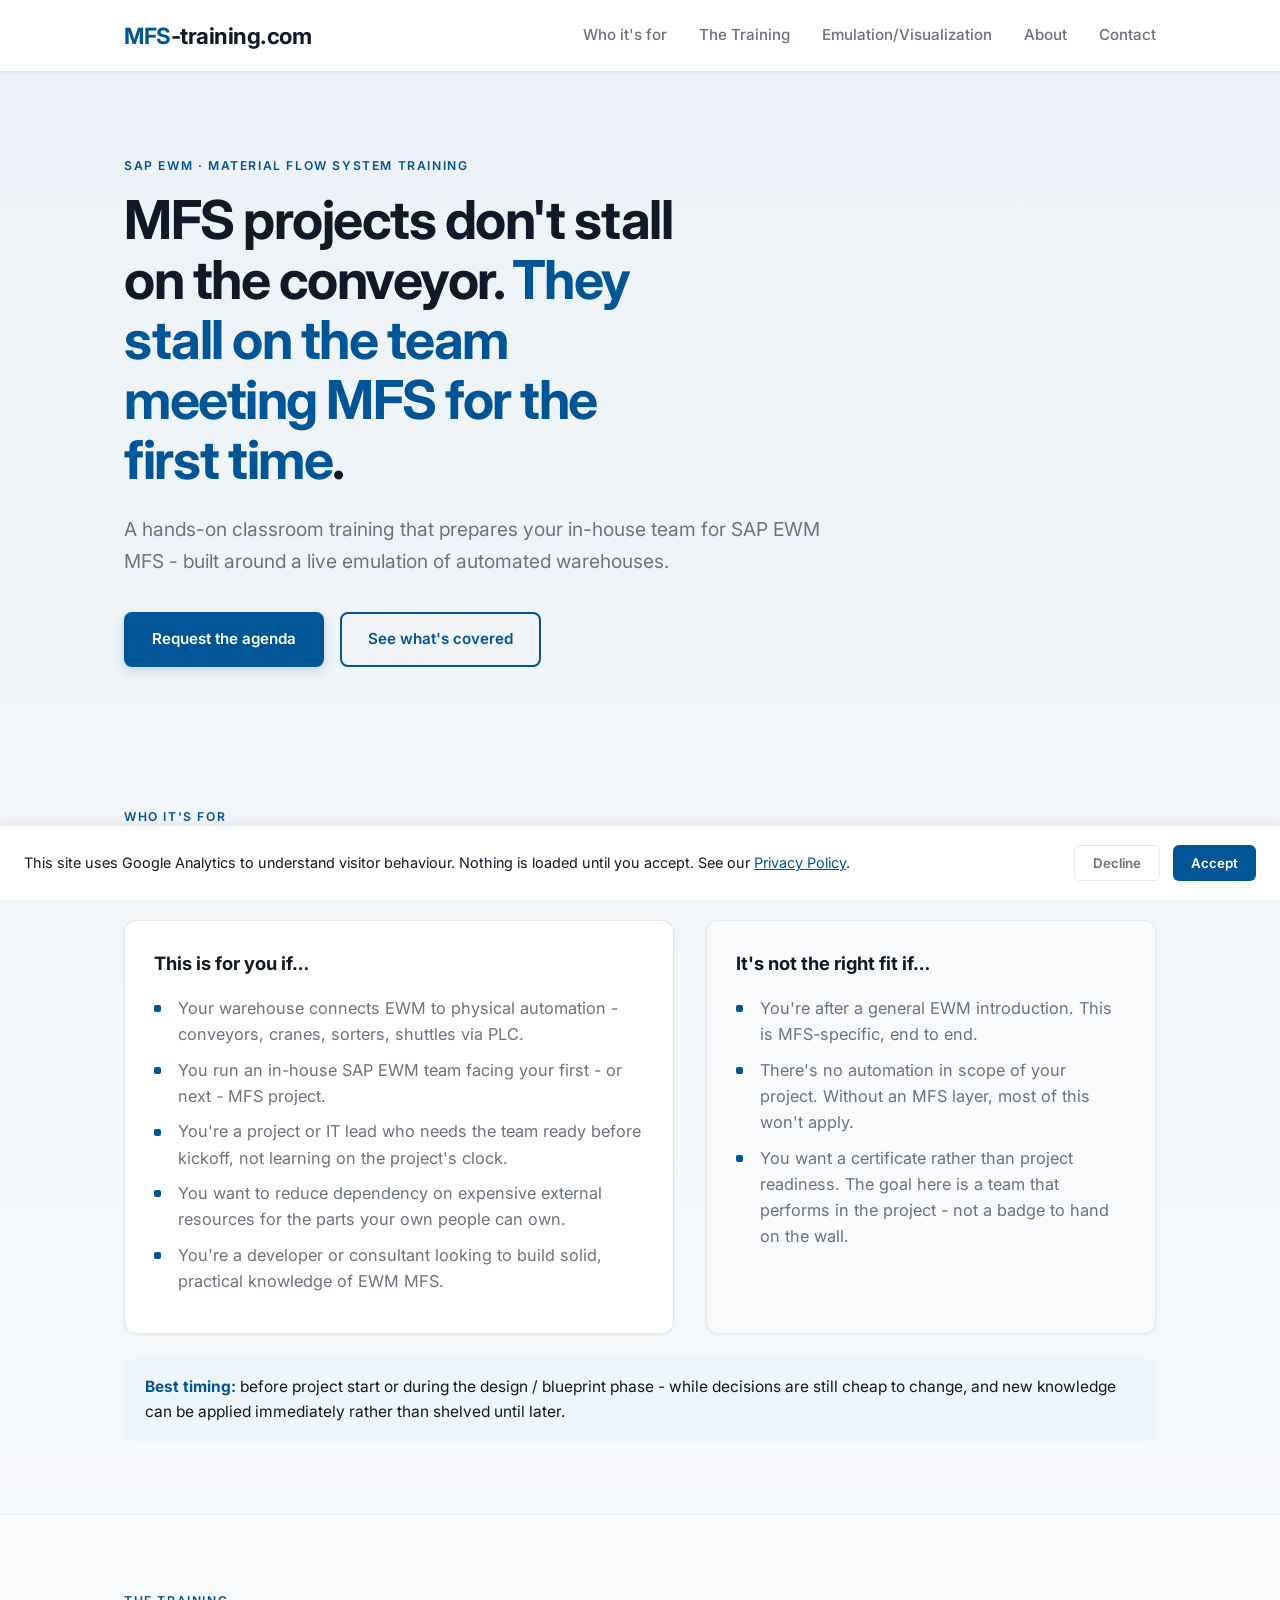
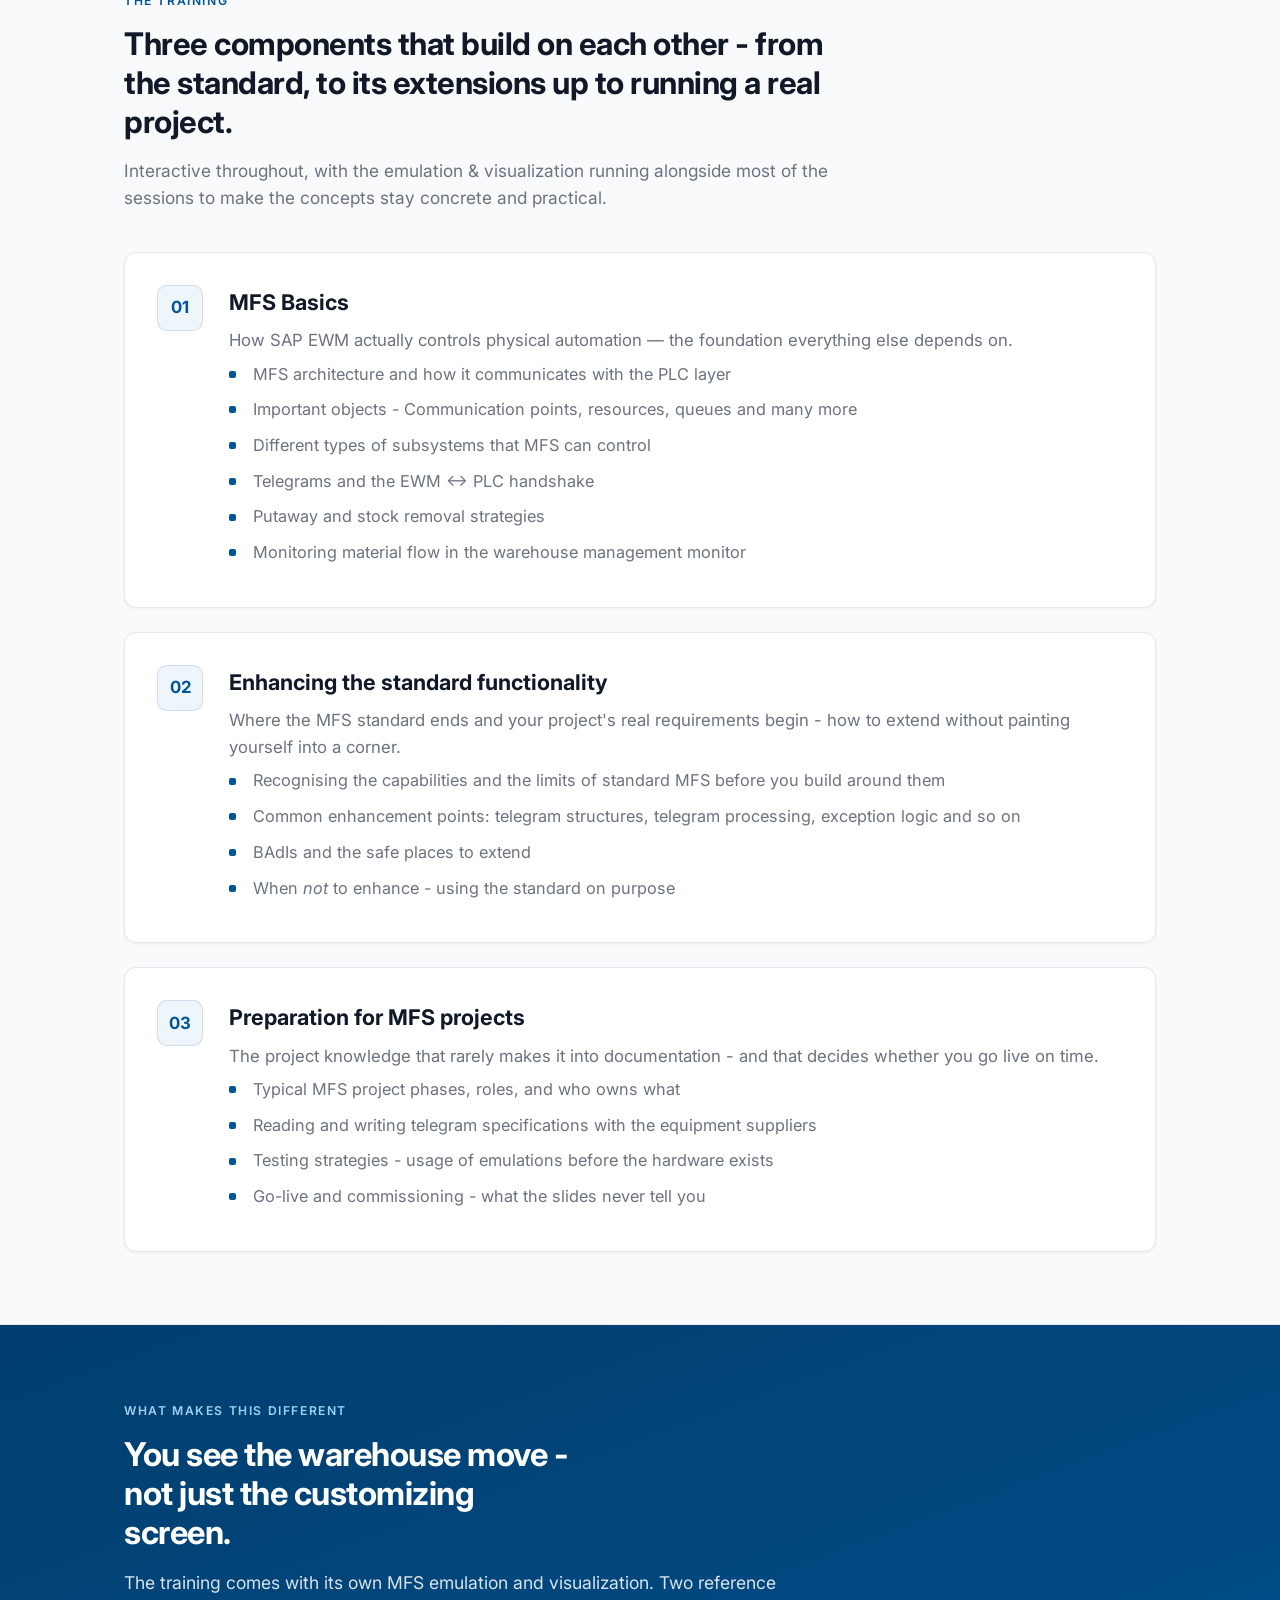
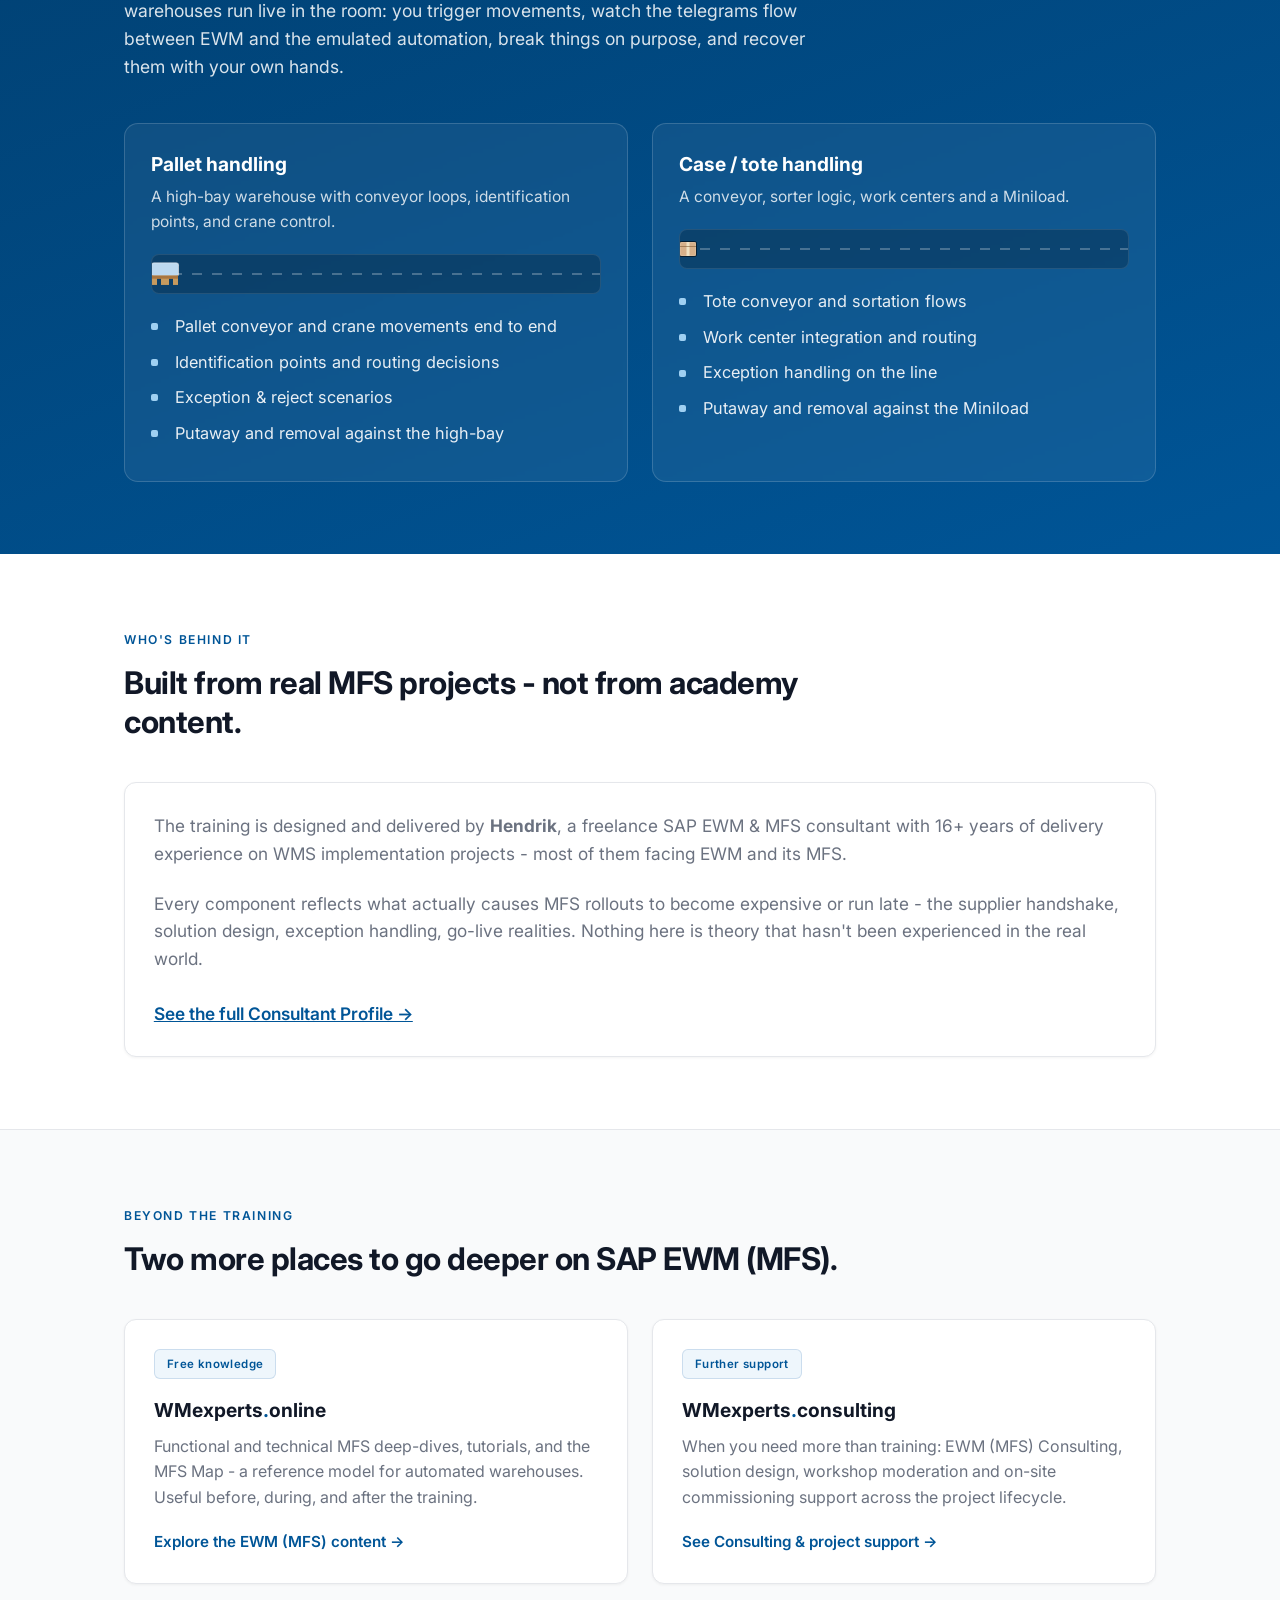
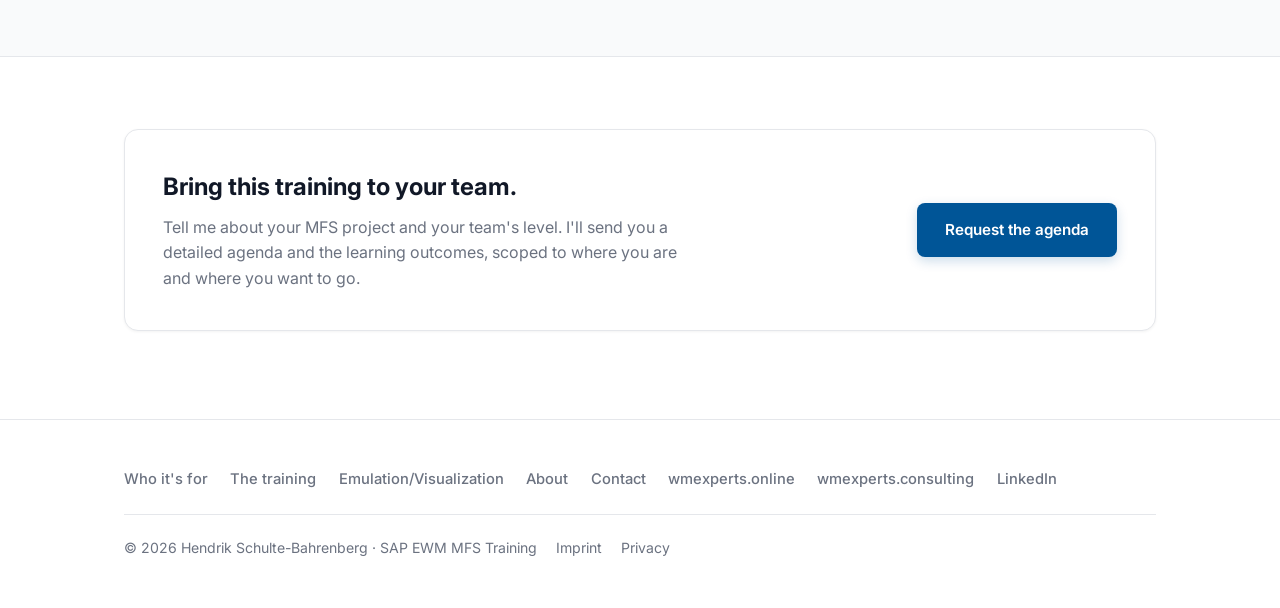
==== index.html @ 652bbe4d "Initial commit: MFS training landing page" ====
<!DOCTYPE html>
<html lang="en">
<head>
    <meta charset="UTF-8">
    <meta name="viewport" content="width=device-width, initial-scale=1.0">
    <title>SAP EWM MFS Training | mfs-training.com</title>
    <meta name="description" content="A hands-on classroom training that prepares in-house teams for SAP EWM MFS (Material Flow System) — built around an emulation of real automated warehouses. By Hendrik Schulte-Bahrenberg.">
    <meta name="robots" content="index, follow">
    <meta name="author" content="Hendrik Schulte-Bahrenberg">

    <!-- Open Graph -->
    <meta property="og:type" content="website">
    <meta property="og:url" content="https://mfs-training.com/">
    <meta property="og:title" content="SAP EWM MFS Training | mfs-training.com">
    <meta property="og:description" content="Prepare your in-house team for SAP EWM MFS before the project does. Hands-on classroom training with an emulation of real automated warehouses.">

    <!-- Twitter -->
    <meta name="twitter:card" content="summary">
    <meta name="twitter:title" content="SAP EWM MFS Training">
    <meta name="twitter:description" content="Hands-on SAP EWM MFS training for in-house project teams, built around a live warehouse emulation.">

    <link rel="canonical" href="https://mfs-training.com/">
    <link href="https://fonts.googleapis.com/css2?family=Inter:wght@300;400;500;600;700;800&display=swap" rel="stylesheet">

    <style>
        /* ============================================================
           DESIGN TOKENS — shared wmexperts house style (.consulting)
           ============================================================ */
        :root {
            --sap-blue: #005597;
            --sap-blue-light: #0066B3;
            --sap-blue-deep: #013E6E;
            --bg-page: #F5F7FA;
            --bg-light: #F9FAFB;
            --bg-card: #FFFFFF;
            --text-dark: #111827;
            --text-muted: #6B7280;
            --border: #E5E7EB;
            --accent: #EEF6FC;
            --container: 1080px;
        }

        * { margin: 0; padding: 0; box-sizing: border-box; }

        html { scroll-behavior: smooth; }

        body {
            font-family: 'Inter', sans-serif;
            background-color: var(--bg-page);
            background: linear-gradient(180deg,
                rgba(0, 85, 151, 0.08) 0%,
                rgba(0, 85, 151, 0.04) 25%,
                transparent 60%);
            color: var(--text-muted);
            line-height: 1.6;
            -webkit-font-smoothing: antialiased;
        }

        .container { max-width: var(--container); margin: 0 auto; padding: 0 24px; }

        a { color: var(--sap-blue); }

        /* ============================================================
           HEADER / NAV
           ============================================================ */
        .site-header {
            background: var(--bg-card);
            border-bottom: 1px solid var(--border);
            position: sticky; top: 0; z-index: 1000;
            box-shadow: 0 1px 3px rgba(0,0,0,0.05);
        }
        .nav-wrap {
            max-width: var(--container); margin: 0 auto; padding: 1.1rem 24px;
            display: flex; align-items: center; justify-content: space-between;
        }
        .logo { font-weight: 700; font-size: 1.4rem; color: var(--sap-blue); text-decoration: none; letter-spacing: -0.5px; }
        .logo-secondary { color: var(--text-dark); }

        .main-nav { display: flex; align-items: center; gap: 2rem; }
        .main-nav a {
            text-decoration: none; color: var(--text-muted);
            font-size: 0.95rem; font-weight: 500; transition: color 0.2s;
        }
        .main-nav a:hover, .main-nav a.active { color: var(--sap-blue); }
        .main-nav .btn { margin-left: 0.5rem; }

        .menu-toggle {
            display: none; flex-direction: column; gap: 5px;
            background: none; border: 0; cursor: pointer; padding: 6px;
        }
        .menu-toggle span { width: 24px; height: 2px; background: var(--text-dark); transition: 0.25s; border-radius: 2px; }
        .menu-toggle.open span:nth-child(1) { transform: translateY(7px) rotate(45deg); }
        .menu-toggle.open span:nth-child(2) { opacity: 0; }
        .menu-toggle.open span:nth-child(3) { transform: translateY(-7px) rotate(-45deg); }

        /* ============================================================
           BUTTONS
           ============================================================ */
        .btn {
            display: inline-block; text-decoration: none; cursor: pointer;
            font-family: 'Inter', sans-serif; font-weight: 600; font-size: 0.95rem;
            padding: 13px 26px; border-radius: 8px; border: 2px solid transparent;
            transition: all 0.2s; text-align: center;
        }
        .btn-primary {
            background: var(--sap-blue); color: #fff;
            box-shadow: 0 4px 12px rgba(0,85,151,0.2);
        }
        .btn-primary:hover { background: var(--sap-blue-light); transform: translateY(-2px); box-shadow: 0 6px 16px rgba(0,85,151,0.3); }
        .btn-secondary { color: var(--sap-blue); border-color: var(--sap-blue); background: transparent; }
        .btn-secondary:hover { background: var(--sap-blue); color: #fff; transform: translateY(-2px); }
        .btn-ghost-light { color: #fff; border-color: rgba(255,255,255,0.5); background: transparent; }
        .btn-ghost-light:hover { background: #fff; color: var(--sap-blue-deep); border-color: #fff; }

        /* ============================================================
           SECTION SCAFFOLD
           ============================================================ */
        section { padding: 4.5rem 0; }
        .eyebrow {
            display: inline-block; text-transform: uppercase; letter-spacing: 1.6px;
            font-size: 0.76rem; font-weight: 600; color: var(--sap-blue); margin-bottom: 0.9rem;
        }
        .section-head { max-width: 720px; margin-bottom: 2.5rem; }
        .section-head h2 { font-size: 1.95rem; color: var(--text-dark); font-weight: 700; line-height: 1.25; letter-spacing: -0.5px; }
        .section-head p { margin-top: 0.9rem; font-size: 1.08rem; }

        h4 { color: var(--text-dark); font-size: 0.82rem; text-transform: uppercase; letter-spacing: 1px; margin: 1.4rem 0 0.7rem; font-weight: 600; }

        ul.clean { list-style: none; }
        ul.clean li { position: relative; padding-left: 1.5rem; margin-bottom: 0.6rem; font-size: 1.02rem; }
        ul.clean li::before {
            content: ""; position: absolute; left: 0; top: 0.62em;
            width: 7px; height: 7px; border-radius: 2px; background: var(--sap-blue);
        }

        /* ============================================================
           HERO
           ============================================================ */
        .hero { padding: 5rem 0 4rem; }
        .hero h1 {
            font-size: clamp(2.1rem, 5vw, 3.35rem); color: var(--text-dark);
            font-weight: 700; line-height: 1.12; letter-spacing: -1.5px; max-width: 16ch;
        }
        .hero h1 .stall { color: var(--sap-blue); }
        .hero .sub { font-size: 1.2rem; color: var(--text-muted); max-width: 60ch; margin-top: 1.5rem; line-height: 1.65; }
        .hero .actions { margin-top: 2.2rem; display: flex; gap: 1rem; flex-wrap: wrap; }

        /* ============================================================
           WHO IT'S FOR
           ============================================================ */
        .split { display: grid; grid-template-columns: 1.1fr 0.9fr; gap: 2rem; }
        .panel {
            background: var(--bg-card); border: 1px solid var(--border);
            border-radius: 12px; padding: 1.8rem; box-shadow: 0 1px 3px rgba(0,0,0,0.05);
        }
        .panel h3 { color: var(--text-dark); font-size: 1.15rem; margin-bottom: 1rem; display: flex; align-items: center; gap: 0.6rem; }
        .panel.muted { background: var(--bg-light); }
        .timing { margin-top: 1.5rem; padding: 1.1rem 1.3rem; background: var(--accent); border-radius: 10px; font-size: 0.97rem; color: var(--text-dark); }
        .timing strong { color: var(--sap-blue); }

        /* ============================================================
           MODULES (the 3 components)
           ============================================================ */
        .modules { display: grid; gap: 1.5rem; }
        .module {
            background: var(--bg-card); border: 1px solid var(--border); border-radius: 12px;
            padding: 2rem; display: grid; grid-template-columns: auto 1fr; gap: 1.6rem;
            box-shadow: 0 1px 3px rgba(0,0,0,0.05); transition: border-color 0.2s, transform 0.2s;
        }
        .module:hover { border-color: var(--sap-blue); transform: translateY(-3px); }
        .module .num {
            font-size: 1.05rem; font-weight: 700; color: var(--sap-blue);
            width: 46px; height: 46px; border-radius: 10px; background: var(--accent);
            display: flex; align-items: center; justify-content: center; border: 1px solid rgba(0,85,151,0.15);
        }
        .module h3 { color: var(--text-dark); font-size: 1.35rem; font-weight: 700; }
        .module .lead { margin: 0.5rem 0 0.4rem; font-size: 1.05rem; }

        /* ============================================================
           SIGNATURE BLOCK — LIVE EMULATION
           ============================================================ */
        .emulation {
            background: var(--sap-blue-deep);
            background: linear-gradient(160deg, var(--sap-blue-deep) 0%, var(--sap-blue) 100%);
            color: #fff;
        }
        .emulation .eyebrow { color: #9fd0f2; }
        .emulation h2 { color: #fff; font-size: 2.05rem; font-weight: 700; letter-spacing: -0.5px; line-height: 1.2; max-width: 22ch; }
        .emulation .sub { color: rgba(255,255,255,0.85); font-size: 1.1rem; margin-top: 1rem; max-width: 62ch; }

        .warehouses { display: grid; grid-template-columns: 1fr 1fr; gap: 1.5rem; margin-top: 2.6rem; }
        .wh {
            background: rgba(255,255,255,0.06); border: 1px solid rgba(255,255,255,0.16);
            border-radius: 14px; padding: 1.6rem; backdrop-filter: blur(2px);
        }
        .wh h3 { color: #fff; font-size: 1.2rem; display: flex; align-items: center; gap: 0.6rem; margin-bottom: 0.3rem; }
        .wh p { color: rgba(255,255,255,0.8); font-size: 0.97rem; margin-bottom: 1.2rem; }
        .wh ul.clean li { color: rgba(255,255,255,0.9); }
        .wh ul.clean li::before { background: #9fd0f2; }

        /* conveyor animation — the one deliberate motion moment */
        .track {
            position: relative; height: 40px; border-radius: 8px;
            background: rgba(0,0,0,0.22); overflow: hidden; margin-bottom: 1.2rem;
            border: 1px solid rgba(255,255,255,0.10);
        }
        .track::before {
            content: ""; position: absolute; left: 0; right: 0; top: 50%; height: 2px;
            transform: translateY(-50%);
            background: repeating-linear-gradient(90deg, rgba(255,255,255,0.25) 0 10px, transparent 10px 20px);
        }
        .unit {
            position: absolute; top: 50%; transform: translateY(-50%);
            animation: flow 7s linear infinite;
        }

        /* PALLETS (left track): wrapped load on a wooden pallet base */
        .track.pallet .unit { width: 26px; height: 21px; }
        .track.pallet .unit::before {            /* the load / wrapped goods */
            content: ""; position: absolute; left: 0; top: 0; width: 100%; height: 12px;
            border-radius: 2px; background: #bcd9f0; box-shadow: 0 0 0 1px rgba(255,255,255,0.25);
        }
        .track.pallet .unit::after {             /* pallet: top deck board + 3 legs with fork pockets */
            content: ""; position: absolute; left: 0; bottom: 0; width: 100%; height: 9px;
            background:
                linear-gradient(#a9763f, #a9763f) top / 100% 3px no-repeat,
                linear-gradient(90deg,
                    #c69a5e 0 5px, transparent 5px 9px,
                    #c69a5e 9px 17px, transparent 17px 21px,
                    #c69a5e 21px 26px) bottom / 100% 6px no-repeat;
        }

        /* CARTONS (right track): tan box with packing-tape seam + flap line */
        .track.tote .unit {
            width: 16px; height: 14px; border-radius: 2px; background: #d6b08a;
            box-shadow: 0 0 0 1px rgba(0,0,0,0.18), inset 0 0 0 1px rgba(255,255,255,0.12);
        }
        .track.tote .unit::before {              /* vertical packing tape */
            content: ""; position: absolute; left: 50%; top: 0; transform: translateX(-50%);
            width: 3px; height: 100%; background: #efe2c4;
        }
        .track.tote .unit::after {               /* top flap seam */
            content: ""; position: absolute; left: 0; top: 4px; width: 100%; height: 1.5px;
            background: rgba(120,86,48,0.55);
        }
        .unit:nth-child(1) { animation-delay: 0s; }
        .unit:nth-child(2) { animation-delay: -1.7s; }
        .unit:nth-child(3) { animation-delay: -3.4s; }
        .unit:nth-child(4) { animation-delay: -5.1s; }
        @keyframes flow {
            from { left: -8%; }
            to   { left: 108%; }
        }
        @media (prefers-reduced-motion: reduce) {
            .unit { animation: none; }
            .unit:nth-child(1){ left: 8%; } .unit:nth-child(2){ left: 33%; }
            .unit:nth-child(3){ left: 58%; } .unit:nth-child(4){ left: 83%; }
        }

        .emulation .note { margin-top: 2rem; font-size: 0.97rem; color: rgba(255,255,255,0.78); max-width: 64ch; }

        /* ============================================================
           CREDIBILITY
           ============================================================ */
        .credibility .panel { display: grid; grid-template-columns: 1fr; gap: 0.4rem; }
        .credibility p { font-size: 1.08rem; }
        .credibility p + p { margin-top: 1rem; }

        /* ============================================================
           TWO PATHS (cross-links)
           ============================================================ */
        .paths { display: grid; grid-template-columns: 1fr 1fr; gap: 1.5rem; }
        .path-card {
            background: var(--bg-card); border: 1px solid var(--border); border-radius: 12px;
            padding: 1.8rem; text-decoration: none; display: flex; flex-direction: column;
            box-shadow: 0 1px 3px rgba(0,0,0,0.05); transition: all 0.2s; color: inherit;
        }
        .path-card:hover { border-color: var(--sap-blue); transform: translateY(-3px); box-shadow: 0 12px 24px rgba(0,0,0,0.08); }
        .path-card .tag {
            align-self: flex-start; background: var(--accent); color: var(--sap-blue);
            font-size: 0.72rem; font-weight: 600; letter-spacing: 0.4px; padding: 5px 12px;
            border-radius: 6px; border: 1px solid rgba(0,85,151,0.15); margin-bottom: 1rem;
        }
        .path-card h3 { color: var(--text-dark); font-size: 1.2rem; margin-bottom: 0.5rem; }
        .path-card h3 .dot { color: var(--sap-blue); }
        .path-card .go { margin-top: 1.2rem; color: var(--sap-blue); font-weight: 600; font-size: 0.95rem; }

        /* ============================================================
           FINAL CTA
           ============================================================ */
        .cta-subtle {
            background: var(--bg-card); border: 1px solid var(--border); border-radius: 14px;
            padding: 2.4rem; display: flex; align-items: center; justify-content: space-between;
            gap: 2rem; flex-wrap: wrap; box-shadow: 0 1px 3px rgba(0,0,0,0.05);
        }
        .cta-subtle h3 { color: var(--text-dark); font-size: 1.5rem; font-weight: 700; }
        .cta-subtle p { margin-top: 0.5rem; max-width: 52ch; }

        /* ============================================================
           FOOTER
           ============================================================ */
        .site-footer { background: var(--bg-card); border-top: 1px solid var(--border); padding: 3rem 0; margin-top: 1rem; }
        .footer-inner { max-width: var(--container); margin: 0 auto; padding: 0 24px; }
        .footer-links { display: flex; flex-wrap: wrap; gap: 1.4rem; margin-bottom: 1.4rem; }
        .footer-links a { color: var(--text-muted); text-decoration: none; font-size: 0.92rem; font-weight: 500; }
        .footer-links a:hover { color: var(--sap-blue); }
        .footer-meta { display: flex; flex-wrap: wrap; gap: 1.2rem; align-items: center; font-size: 0.88rem; color: var(--text-muted); border-top: 1px solid var(--border); padding-top: 1.4rem; }
        .footer-meta a { color: var(--text-muted); text-decoration: none; }
        .footer-meta a:hover { color: var(--sap-blue); }

        /* ============================================================
           COOKIE BANNER
           ============================================================ */
        #cookie-banner {
            display: none; position: fixed; bottom: 0; left: 0; width: 100%;
            background: var(--bg-card); border-top: 1px solid var(--border);
            padding: 1.2rem 24px; z-index: 9999; box-shadow: 0 -2px 10px rgba(0,0,0,0.06);
            align-items: center; justify-content: space-between; gap: 1.5rem; flex-wrap: wrap;
        }
        #cookie-banner.show { display: flex; }
        #cookie-banner p { font-size: 0.9rem; color: var(--text-dark); margin: 0; }
        .cookie-actions { display: flex; gap: 0.8rem; }
        .cookie-actions button { padding: 9px 18px; border-radius: 6px; font-weight: 600; cursor: pointer; font-family: 'Inter', sans-serif; border: 1px solid var(--border); }
        .cookie-actions .accept { background: var(--sap-blue); color: #fff; border: none; }
        .cookie-actions .decline { background: transparent; color: var(--text-muted); }

        /* future emulation-as-a-service stub stays hidden */
        .es-placeholder { display: none !important; }

        /* ============================================================
           RESPONSIVE
           ============================================================ */
        @media (max-width: 860px) {
            .menu-toggle { display: flex; }
            .main-nav {
                display: none; position: absolute; top: 100%; left: 0; right: 0;
                flex-direction: column; align-items: flex-start; gap: 0;
                background: var(--bg-card); border-bottom: 1px solid var(--border);
                padding: 0.5rem 24px 1.2rem;
            }
            .main-nav.open { display: flex; }
            .main-nav a { padding: 0.7rem 0; width: 100%; }
            .main-nav .btn { margin: 0.5rem 0 0; }

            .split, .warehouses, .paths { grid-template-columns: 1fr; }
            .module { grid-template-columns: 1fr; gap: 1rem; }
            section { padding: 3.2rem 0; }
            .hero { padding: 3.5rem 0 2.5rem; }
            .cta-subtle { flex-direction: column; align-items: flex-start; }
        }
    </style>
</head>
<body>

    <!-- ===================== HEADER ===================== -->
    <header class="site-header">
        <div class="nav-wrap">
            <a href="/" class="logo">MFS<span class="logo-secondary">-training.com</span></a>
            <button class="menu-toggle" aria-label="Toggle menu" aria-expanded="false" id="menuToggle">
                <span></span><span></span><span></span>
            </button>
            <nav class="main-nav" id="mainNav" aria-label="Main navigation">
                <a href="#for-whom">Who it's for</a>
                <a href="#training">The Training</a>
                <a href="#emulation">Emulation/Visualization</a>
                <a href="#about">About</a>
                <a href="#contact">Contact</a>
            </nav>
        </div>
    </header>

    <main>

        <!-- ===================== HERO ===================== -->
        <section class="hero">
            <div class="container">
                <span class="eyebrow">SAP EWM &middot; Material Flow System Training</span>
                <h1>MFS projects don't stall on the conveyor. <span class="stall">They stall on the team meeting MFS for the first time</span>.</h1>
                <p class="sub">A hands-on classroom training that prepares your in-house team for SAP EWM MFS - built around a live emulation of automated warehouses.</p>
                <div class="actions">
                    <a href="#contact" class="btn btn-primary">Request the agenda</a>
                    <a href="#training" class="btn btn-secondary">See what's covered</a>
                </div>
            </div>
        </section>

        <!-- ===================== WHO IT'S FOR ===================== -->
        <section id="for-whom">
            <div class="container">
                <div class="section-head">
                    <span class="eyebrow">Who it's for</span>
                    <h2>Built for the team that will sit in the MFS project.</h2>
                </div>

                <div class="split">
                    <div class="panel">
                        <h3>This is for you if&hellip;</h3>
                        <ul class="clean">
                            <li>Your warehouse connects EWM to physical automation - conveyors, cranes, sorters, shuttles via PLC.</li>
                            <li>You run an in-house SAP EWM team facing your first - or next - MFS project.</li>
                            <li>You're a project or IT lead who needs the team ready before kickoff, not learning on the project's clock.</li>
                            <li>You want to reduce dependency on expensive external resources for the parts your own people can own.</li>
                            <li>You're a developer or consultant looking to build solid, practical knowledge of EWM MFS.</li>
                        </ul>
                    </div>
                    <div class="panel muted">
                        <h3>It's not the right fit if&hellip;</h3>
                        <ul class="clean">
                            <li>You're after a general EWM introduction. This is MFS-specific, end to end.</li>
                            <li>There's no automation in scope of your project. Without an MFS layer, most of this won't apply.</li>
                            <li>You want a certificate rather than project readiness. The goal here is a team that performs in the project - not a badge to hand on the wall.</li>
                        </ul>
                    </div>
                </div>

                <div class="timing">
                    <strong>Best timing:</strong> before project start or during the design / blueprint phase - while decisions are still cheap to change, and new knowledge can be applied immediately rather than shelved until later.
                </div>
            </div>
        </section>

        <!-- ===================== THE TRAINING (3 MODULES) ===================== -->
        <section id="training" style="background: var(--bg-light); border-top: 1px solid var(--border); border-bottom: 1px solid var(--border);">
            <div class="container">
                <div class="section-head">
                    <span class="eyebrow">The training</span>
                    <h2>Three components that build on each other - from the standard, to its extensions up to running a real project.</h2>
                    <p>Interactive throughout, with the emulation & visualization running alongside most of the sessions to make the concepts stay concrete and practical.</p>
                </div>

                <div class="modules">

                    <article class="module">
                        <div class="num">01</div>
                        <div>
                            <h3>MFS Basics</h3>
                            <p class="lead">How SAP EWM actually controls physical automation — the foundation everything else depends on.</p>
                            <ul class="clean">
                                <li>MFS architecture and how it communicates with the PLC layer</li>
                                <li>Important objects - Communication points, resources, queues and many more</li>
                                <li>Different types of subsystems that MFS can control</li>
                                <li>Telegrams and the EWM &harr; PLC handshake</li>
                                <li>Putaway and stock removal strategies</li>
                                <li>Monitoring material flow in the warehouse management monitor</li>
                            </ul>
                        </div>
                    </article>

                    <article class="module">
                        <div class="num">02</div>
                        <div>
                            <h3>Enhancing the standard functionality</h3>
                            <p class="lead">Where the MFS standard ends and your project's real requirements begin - how to extend without painting yourself into a corner.</p>
                            <ul class="clean">
                                <li>Recognising the capabilities and the limits of standard MFS before you build around them</li>
                                <li>Common enhancement points: telegram structures, telegram processing, exception logic and so on</li>
                                <li>BAdIs and the safe places to extend</li>
                                <li>When <em>not</em> to enhance - using the standard on purpose</li>
                            </ul>
                        </div>
                    </article>

                    <article class="module">
                        <div class="num">03</div>
                        <div>
                            <h3>Preparation for MFS projects</h3>
                            <p class="lead">The project knowledge that rarely makes it into documentation - and that decides whether you go live on time.</p>
                            <ul class="clean">
                                <li>Typical MFS project phases, roles, and who owns what</li>
                                <li>Reading and writing telegram specifications with the equipment suppliers</li>
                                <li>Testing strategies - usage of emulations before the hardware exists</li>
                                <li>Go-live and commissioning - what the slides never tell you</li>
                            </ul>
                        </div>
                    </article>

                </div>
            </div>
        </section>

        <!-- ===================== SIGNATURE: LIVE EMULATION ===================== -->
        <section id="emulation" class="emulation">
            <div class="container">
                <span class="eyebrow">What makes this different</span>
                <h2>You see the warehouse move - not just the customizing screen.</h2>
                <p class="sub">The training comes with its own MFS emulation and visualization. Two reference warehouses run live in the room: you trigger movements, watch the telegrams flow between EWM and the emulated automation, break things on purpose, and recover them with your own hands.</p>

                <div class="warehouses">
                    <div class="wh">
                        <h3>Pallet handling</h3>
                        <p>A high-bay warehouse with conveyor loops, identification points, and crane control.</p>
                        <div class="track pallet" aria-hidden="true">
                            <span class="unit"></span><span class="unit"></span><span class="unit"></span><span class="unit"></span>
                        </div>
                        <ul class="clean">
                            <li>Pallet conveyor and crane movements end to end</li>
                            <li>Identification points and routing decisions</li>
                            <li>Exception & reject scenarios</li>
                            <li>Putaway and removal against the high-bay</li>
                        </ul>
                    </div>
                    <div class="wh">
                        <h3>Case / tote handling</h3>
                        <p>A conveyor, sorter logic, work centers and a Miniload.</p>
                        <div class="track tote" aria-hidden="true">
                            <span class="unit"></span><span class="unit"></span><span class="unit"></span><span class="unit"></span>
                        </div>
                        <ul class="clean">
                            <li>Tote conveyor and sortation flows</li>
                            <li>Work center integration and routing</li>
                            <li>Exception handling on the line</li>
                            <li>Putaway and removal against the Miniload</li>
                        </ul>
                    </div>
                </div>

            </div>
        </section>

        <!--
          ============================================================
          FUTURE: Emulation-as-a-Service (NOT LIVE YET)
          Placeholder kept in the background so the page is ready to
          offer the emulation directly online later. To activate:
          1. Remove the `hidden` attribute below.
          2. Remove the `.es-placeholder` class (or its display:none rule).
          3. Wire the button to the booking/self-service flow.
          ============================================================
        -->
        <section id="emulation-service" class="es-placeholder" hidden aria-hidden="true" data-status="coming-soon">
            <div class="container">
                <div class="section-head">
                    <span class="eyebrow">Coming soon</span>
                    <h2>Run the emulation yourself, online.</h2>
                    <p>Access the MFS emulation directly from here — no classroom required.</p>
                </div>
                <button class="btn btn-primary" disabled>Notify me</button>
            </div>
        </section>

        <!-- ===================== CREDIBILITY ===================== -->
        <section id="about" class="credibility">
            <div class="container">
                <div class="section-head">
                    <span class="eyebrow">Who's behind it</span>
                    <h2>Built from real MFS projects - not from academy content.</h2>
                </div>
                <div class="panel">
                    <p>The training is designed and delivered by <strong>Hendrik</strong>, a freelance SAP EWM &amp; MFS consultant with 16+ years of delivery experience on WMS implementation projects - most of them facing EWM and its MFS.</p>
                    <p>Every component reflects what actually causes MFS rollouts to become expensive or run late - the supplier handshake, solution design, exception handling, go-live realities. Nothing here is theory that hasn't been experienced in the real world.</p>
                    <p style="margin-top:1.3rem;"><a href="https://wmexperts.consulting/profile.html" target="_blank" rel="noopener" style="font-weight:600;">See the full Consultant Profile &rarr;</a></p>
                </div>
            </div>
        </section>

        <!-- ===================== TWO PATHS ===================== -->
        <section style="background: var(--bg-light); border-top: 1px solid var(--border); border-bottom: 1px solid var(--border);">
            <div class="container">
                <div class="section-head">
                    <span class="eyebrow">Beyond the training</span>
                    <h2>Two more places to go deeper on SAP EWM (MFS).</h2>
                </div>
                <div class="paths">
                    <a href="https://wmexperts.online" target="_blank" rel="noopener" class="path-card">
                        <span class="tag">Free knowledge</span>
                        <h3>WMexperts<span class="dot">.</span>online</h3>
                        <p>Functional and technical MFS deep-dives, tutorials, and the MFS Map - a reference model for automated warehouses. Useful before, during, and after the training.</p>
                        <span class="go">Explore the EWM (MFS) content &rarr;</span>
                    </a>
                    <a href="https://wmexperts.consulting" target="_blank" rel="noopener" class="path-card">
                        <span class="tag">Further support</span>
                        <h3>WMexperts<span class="dot">.</span>consulting</h3>
                        <p>When you need more than training: EWM (MFS) Consulting, solution design, workshop moderation and on-site commissioning support across the project lifecycle.</p>
                        <span class="go">See Consulting &amp; project support &rarr;</span>
                    </a>
                </div>
            </div>
        </section>

        <!-- ===================== FINAL CTA ===================== -->
        <section id="contact">
            <div class="container">
                <div class="cta-subtle">
                    <div>
                        <h3>Bring this training to your team.</h3>
                        <p>Tell me about your MFS project and your team's level. I'll send you a detailed agenda and the learning outcomes, scoped to where you are and where you want to go.</p>
                    </div>
                    <a href="https://wmexperts.consulting/contact.html" class="btn btn-primary">Request the agenda</a>
                </div>
            </div>
        </section>

    </main>

    <!-- ===================== FOOTER ===================== -->
    <footer class="site-footer">
        <div class="footer-inner">
            <div class="footer-links">
                <a href="#for-whom">Who it's for</a>
                <a href="#training">The training</a>
                <a href="#emulation">Emulation/Visualization</a>
                <a href="#about">About</a>
                <a href="#contact">Contact</a>
                <a href="https://wmexperts.online" target="_blank" rel="noopener">wmexperts.online</a>
                <a href="https://wmexperts.consulting" target="_blank" rel="noopener">wmexperts.consulting</a>
                <a href="https://www.linkedin.com/in/hendrik-schulte-bahrenberg-9a415339/" target="_blank" rel="noopener">LinkedIn</a>
            </div>
            <div class="footer-meta">
                <span>&copy; 2026 Hendrik Schulte-Bahrenberg &middot; SAP EWM MFS Training</span>
                <a href="/imprint.html">Imprint</a>
                <a href="/privacy.html">Privacy</a>
            </div>
        </div>
    </footer>

    <!-- ===================== COOKIE BANNER ===================== -->
    <div id="cookie-banner" role="dialog" aria-label="Cookie consent">
        <p>This site uses Google Analytics to understand visitor behaviour. Nothing is loaded until you accept. See our <a href="/privacy.html" style="color: var(--sap-blue);">Privacy Policy</a>.</p>
        <div class="cookie-actions">
            <button class="decline" onclick="declineCookies()">Decline</button>
            <button class="accept" onclick="acceptCookies()">Accept</button>
        </div>
    </div>

    <script>
        /* mobile nav */
        (function () {
            const toggle = document.getElementById('menuToggle');
            const nav = document.getElementById('mainNav');
            if (!toggle || !nav) return;
            toggle.addEventListener('click', function () {
                const open = toggle.classList.toggle('open');
                nav.classList.toggle('open');
                toggle.setAttribute('aria-expanded', open ? 'true' : 'false');
            });
            nav.querySelectorAll('a').forEach(function (a) {
                a.addEventListener('click', function () {
                    toggle.classList.remove('open');
                    nav.classList.remove('open');
                    toggle.setAttribute('aria-expanded', 'false');
                });
            });
        })();

        /* cookie consent + GA (replace GA_ID with your mfs-training.com property) */
        const GA_ID = 'G-XXXXXXXXXX';
        function loadGA() {
            if (GA_ID === 'G-XXXXXXXXXX' || !GA_ID) return;
            const s = document.createElement('script');
            s.async = true;
            s.src = 'https://www.googletagmanager.com/gtag/js?id=' + GA_ID;
            document.head.appendChild(s);
            window.dataLayer = window.dataLayer || [];
            function gtag(){ dataLayer.push(arguments); }
            gtag('js', new Date());
            gtag('config', GA_ID, { anonymize_ip: true });
        }
        function acceptCookies() {
            localStorage.setItem('mfs-cookie-consent', 'accepted');
            document.getElementById('cookie-banner').classList.remove('show');
            loadGA();
        }
        function declineCookies() {
            localStorage.setItem('mfs-cookie-consent', 'declined');
            document.getElementById('cookie-banner').classList.remove('show');
        }
        window.addEventListener('DOMContentLoaded', function () {
            const consent = localStorage.getItem('mfs-cookie-consent');
            const banner = document.getElementById('cookie-banner');
            if (!consent) { banner.classList.add('show'); }
            else if (consent === 'accepted') { loadGA(); }
        });
    </script>

</body>
</html>
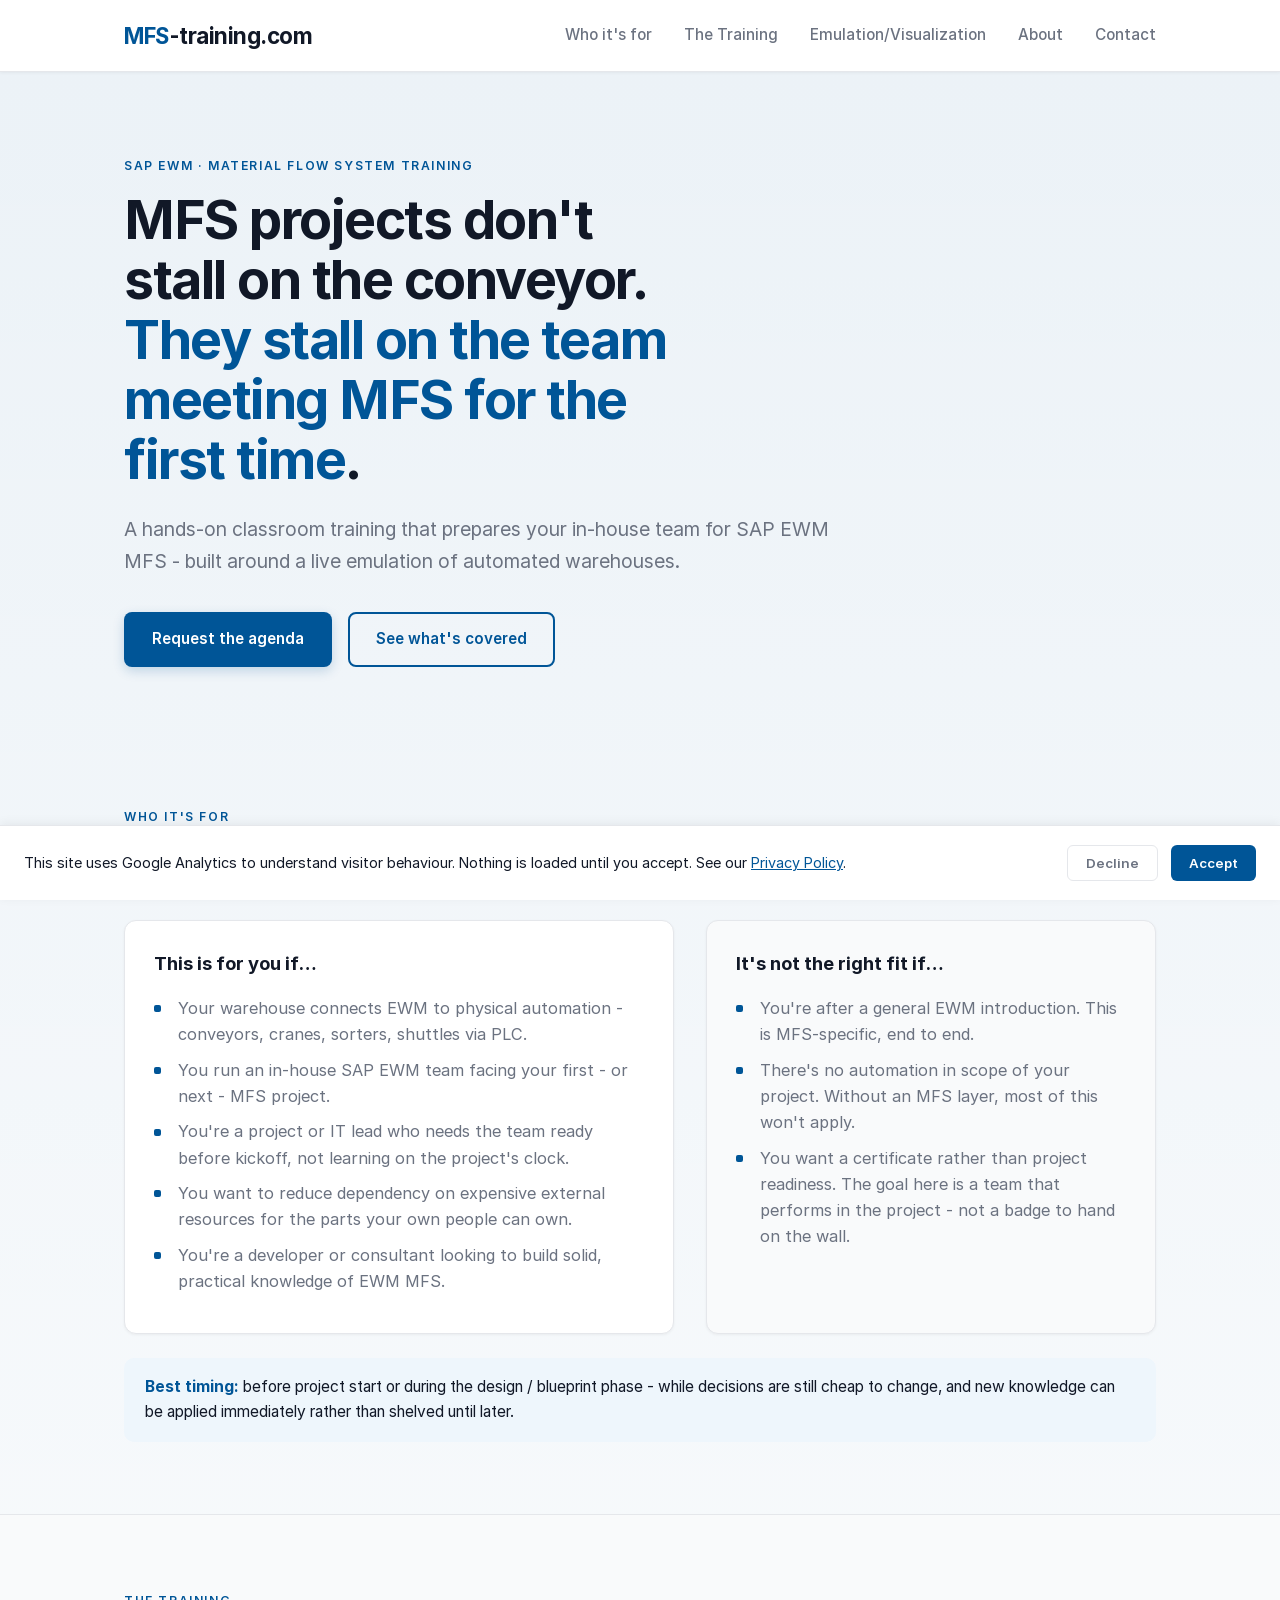
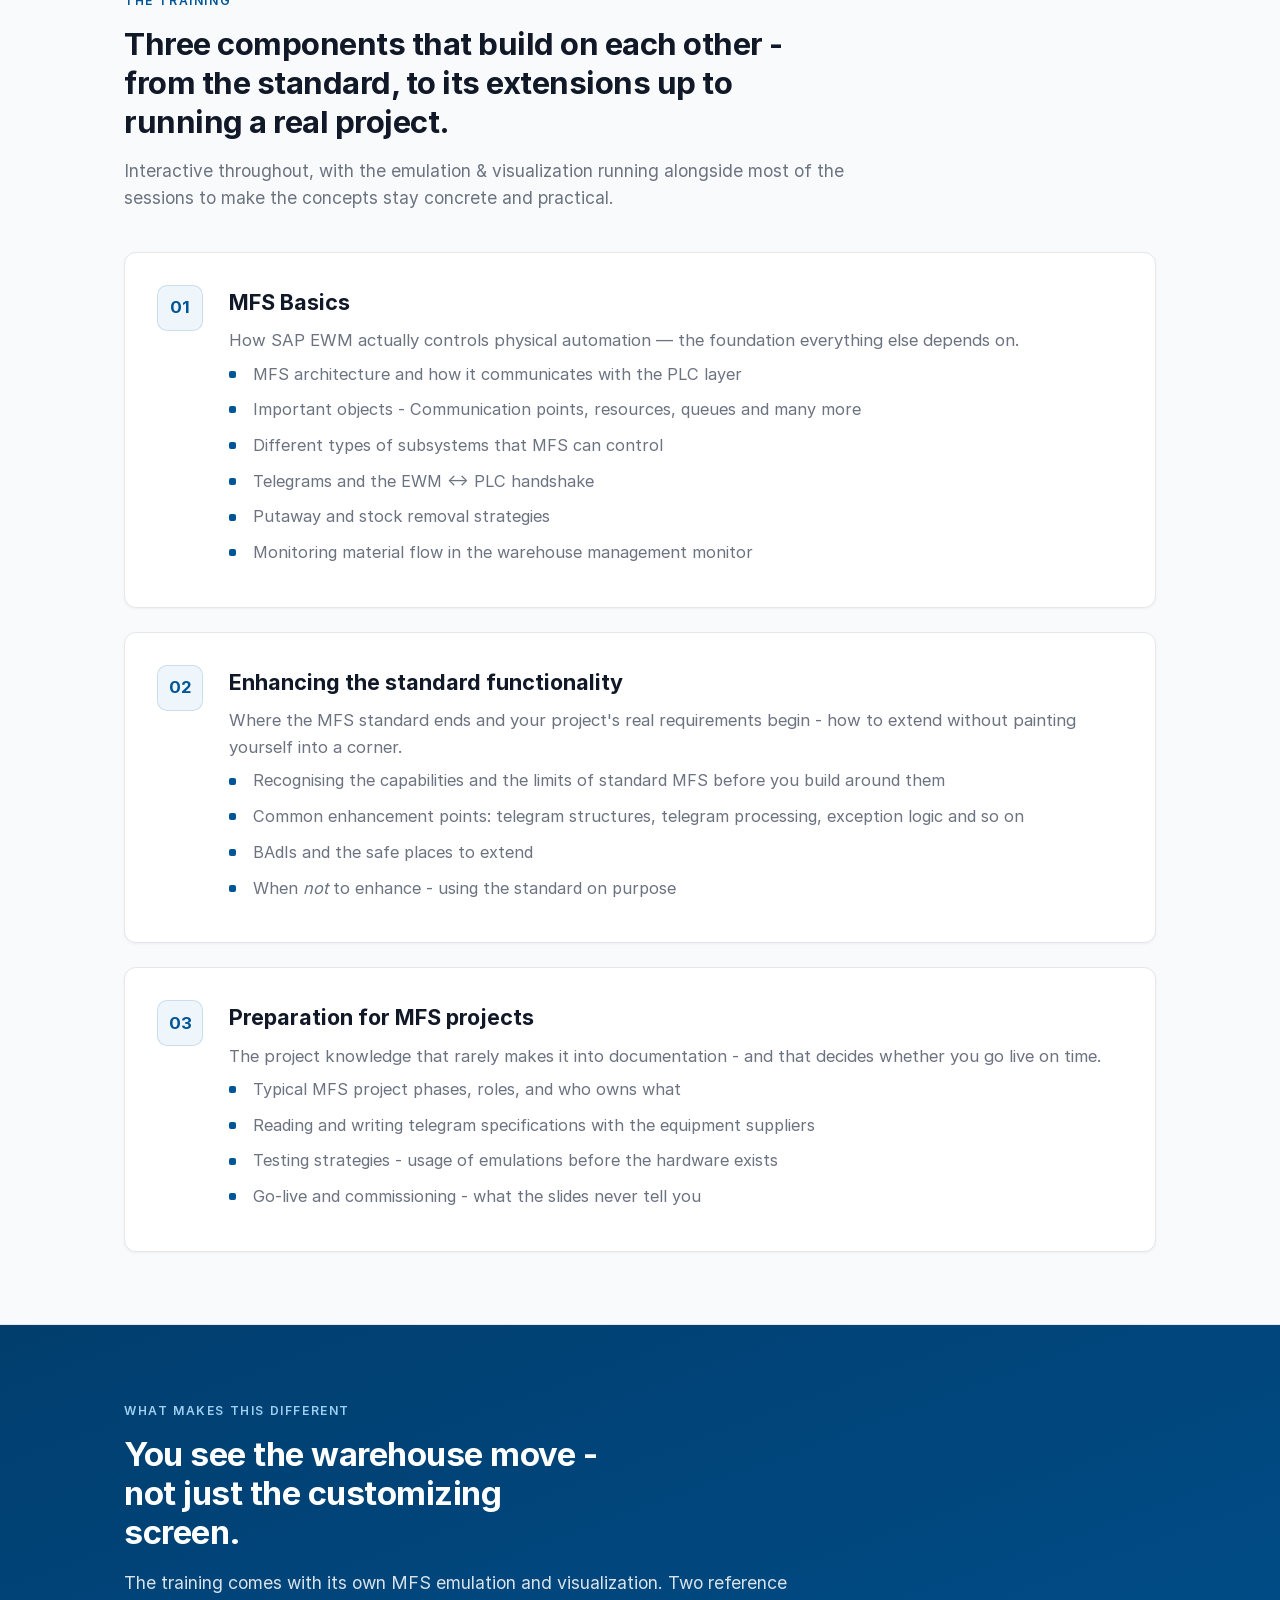
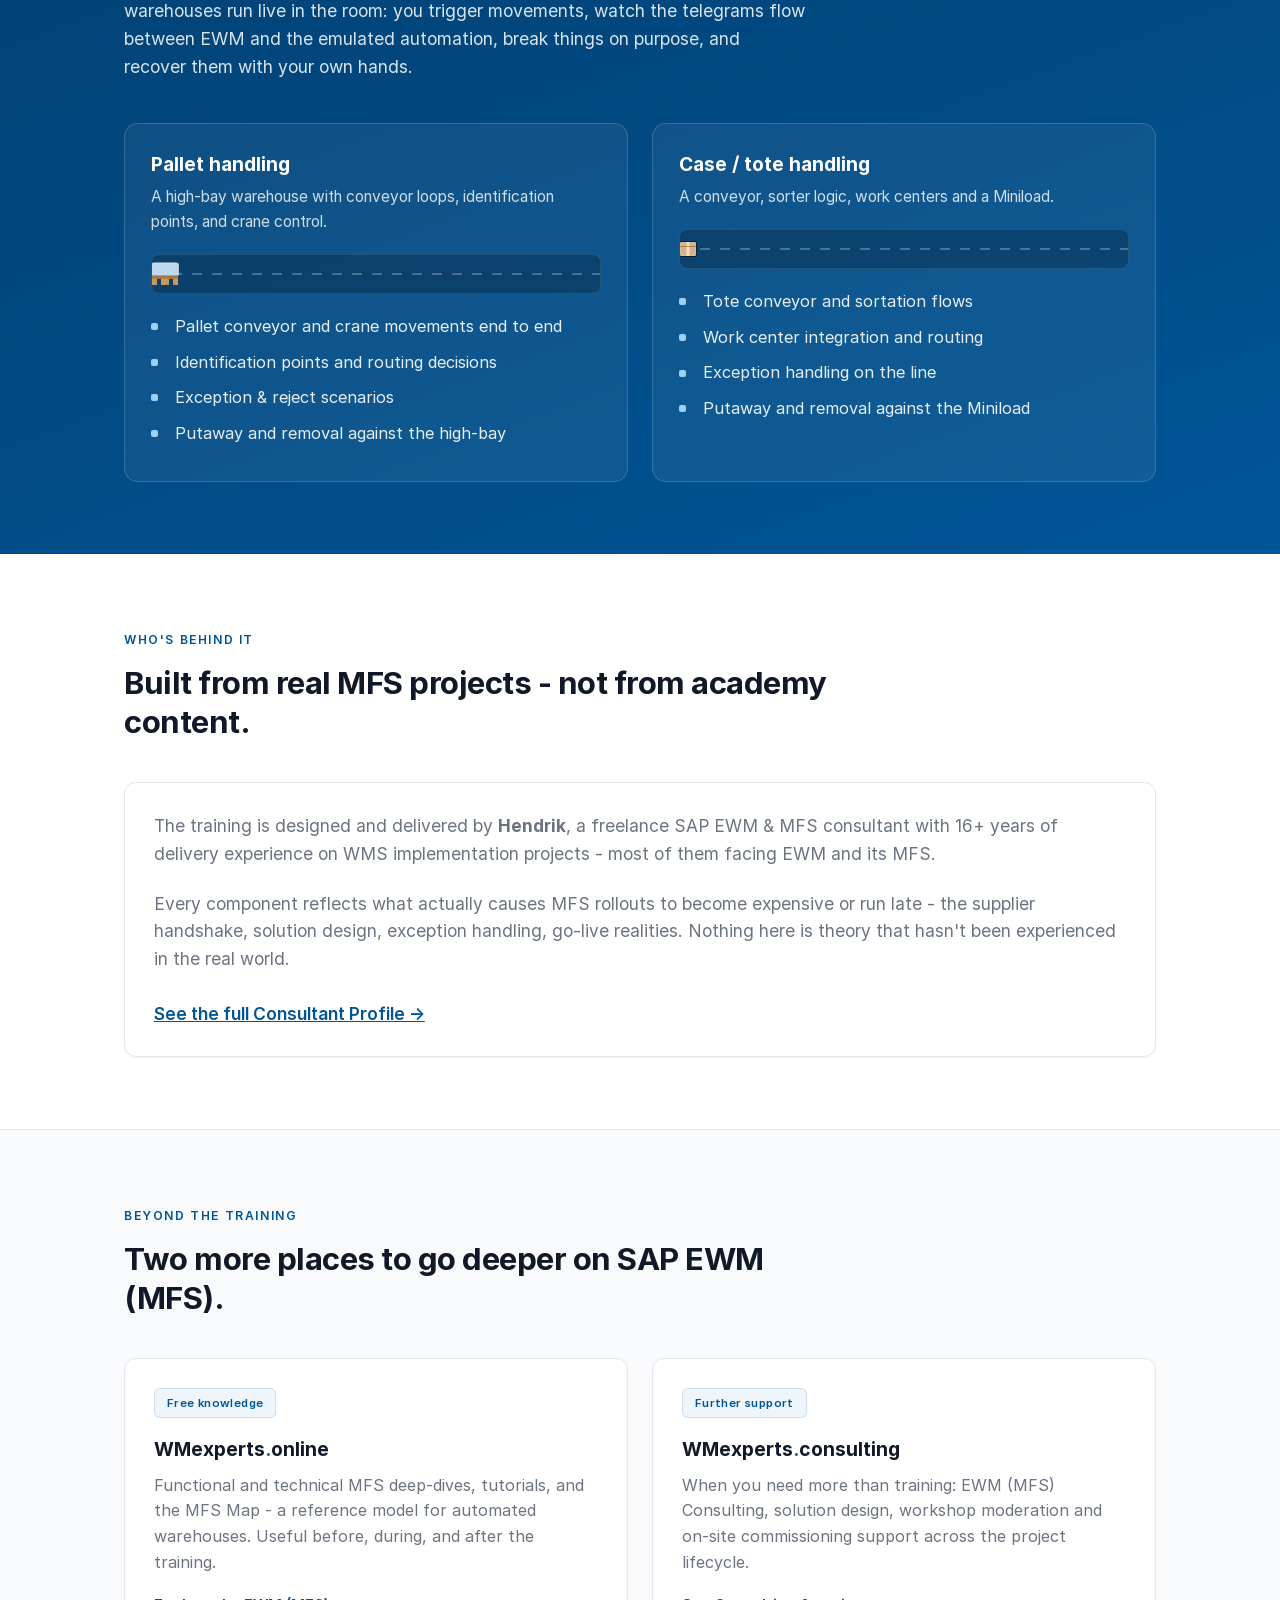
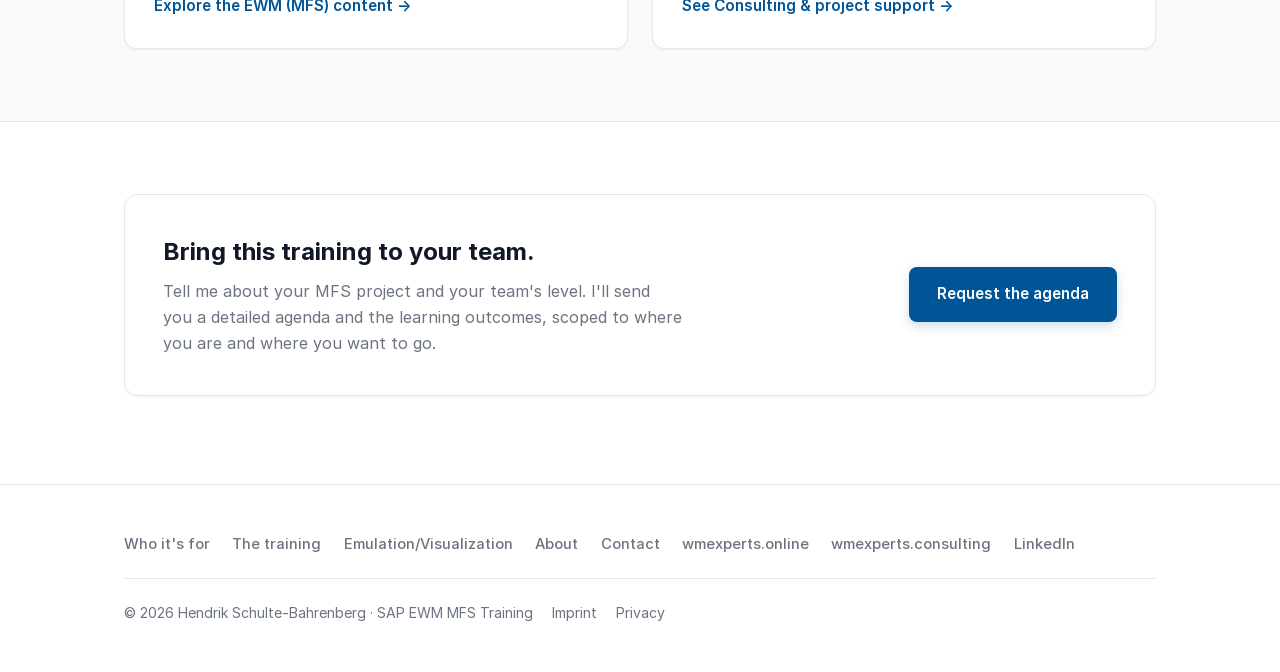
==== commit daa86e28: "c" ====
--- a/index.html
+++ b/index.html
@@ -20,9 +20,40 @@
     <meta name="twitter:description" content="Hands-on SAP EWM MFS training for in-house project teams, built around a live warehouse emulation.">
 
     <link rel="canonical" href="https://mfs-training.com/">
-    <link href="https://fonts.googleapis.com/css2?family=Inter:wght@300;400;500;600;700;800&display=swap" rel="stylesheet">
 
     <style>
+        /* ============================================================
+           SELF-HOSTED FONTS — Inter
+           ============================================================ */
+        @font-face {
+            font-family: 'Inter';
+            font-style: normal;
+            font-weight: 400;
+            font-display: swap;
+            src: url('assets/fonts/Inter-Regular.woff2') format('woff2');
+        }
+        @font-face {
+            font-family: 'Inter';
+            font-style: normal;
+            font-weight: 500;
+            font-display: swap;
+            src: url('assets/fonts/Inter-Medium.woff2') format('woff2');
+        }
+        @font-face {
+            font-family: 'Inter';
+            font-style: normal;
+            font-weight: 600;
+            font-display: swap;
+            src: url('assets/fonts/Inter-SemiBold.woff2') format('woff2');
+        }
+        @font-face {
+            font-family: 'Inter';
+            font-style: normal;
+            font-weight: 700;
+            font-display: swap;
+            src: url('assets/fonts/Inter-Bold.woff2') format('woff2');
+        }
+
         /* ============================================================
            DESIGN TOKENS — shared wmexperts house style (.consulting)
            ============================================================ */
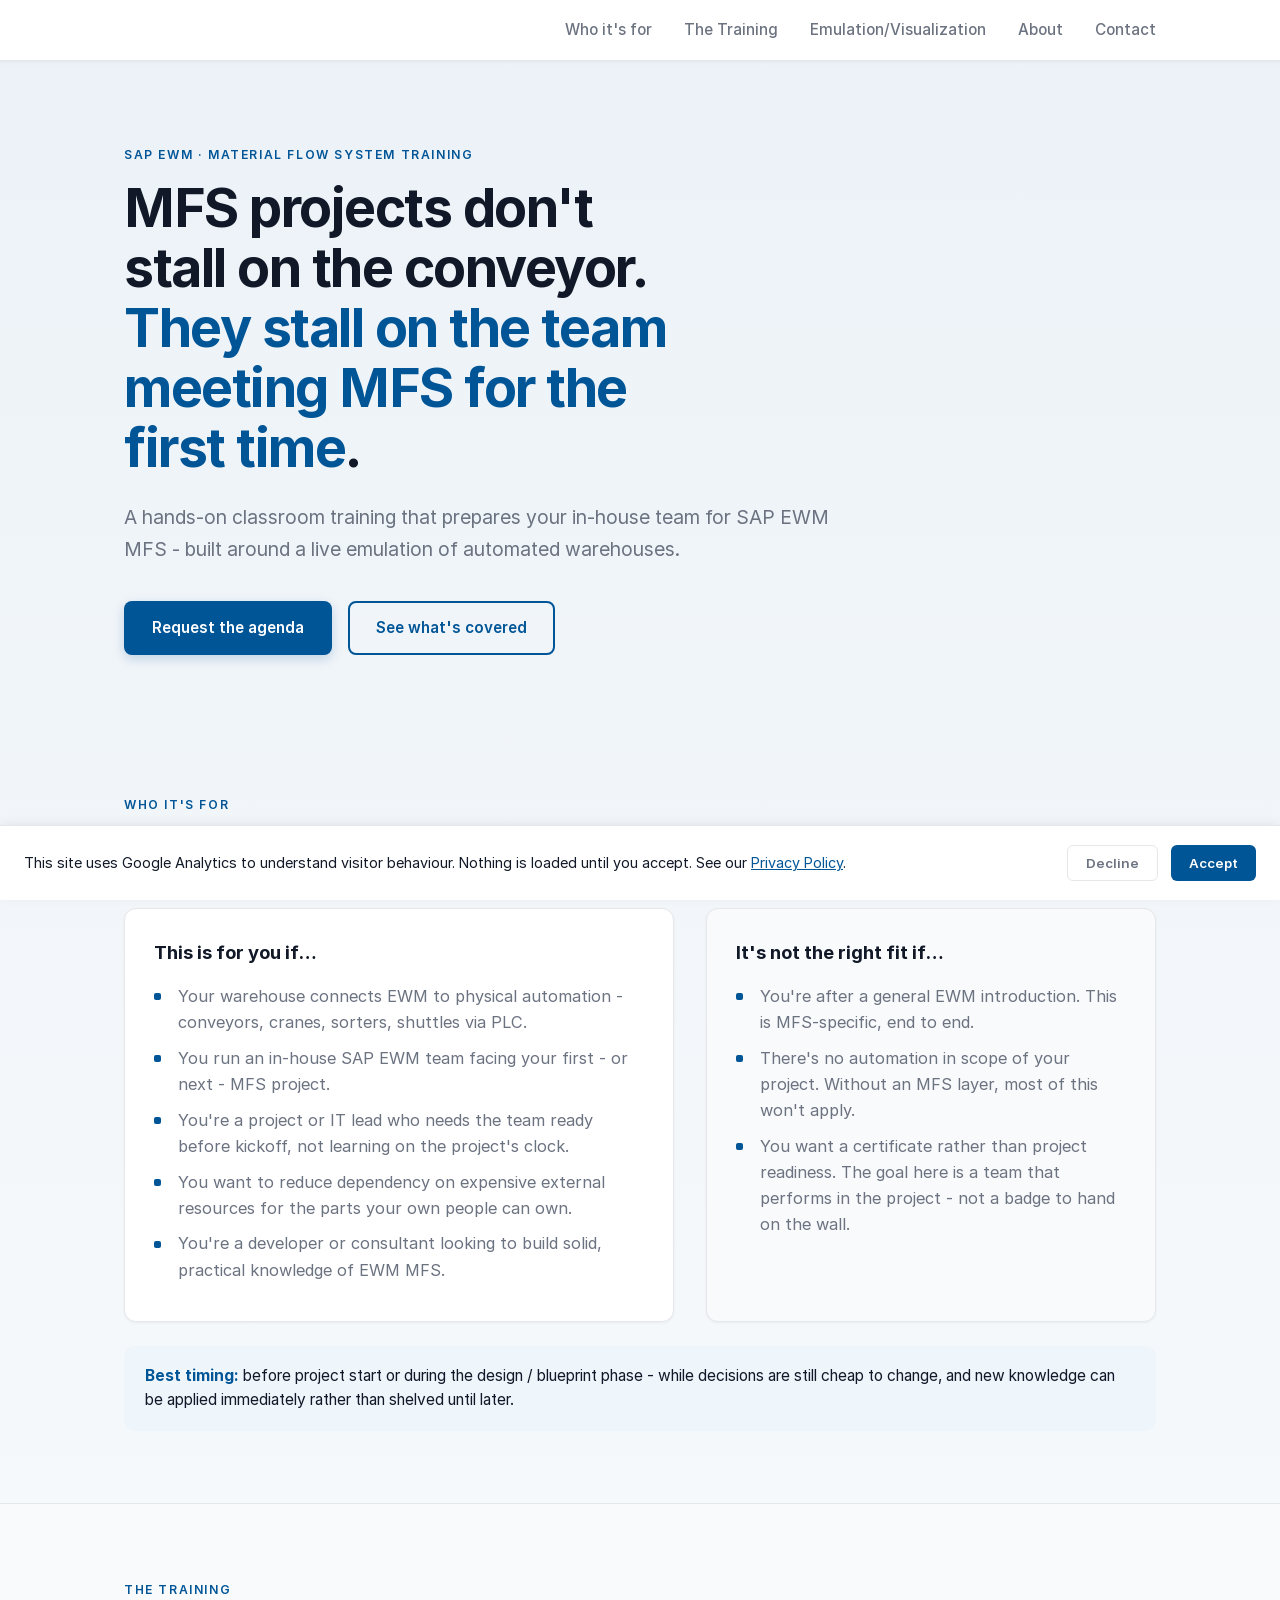
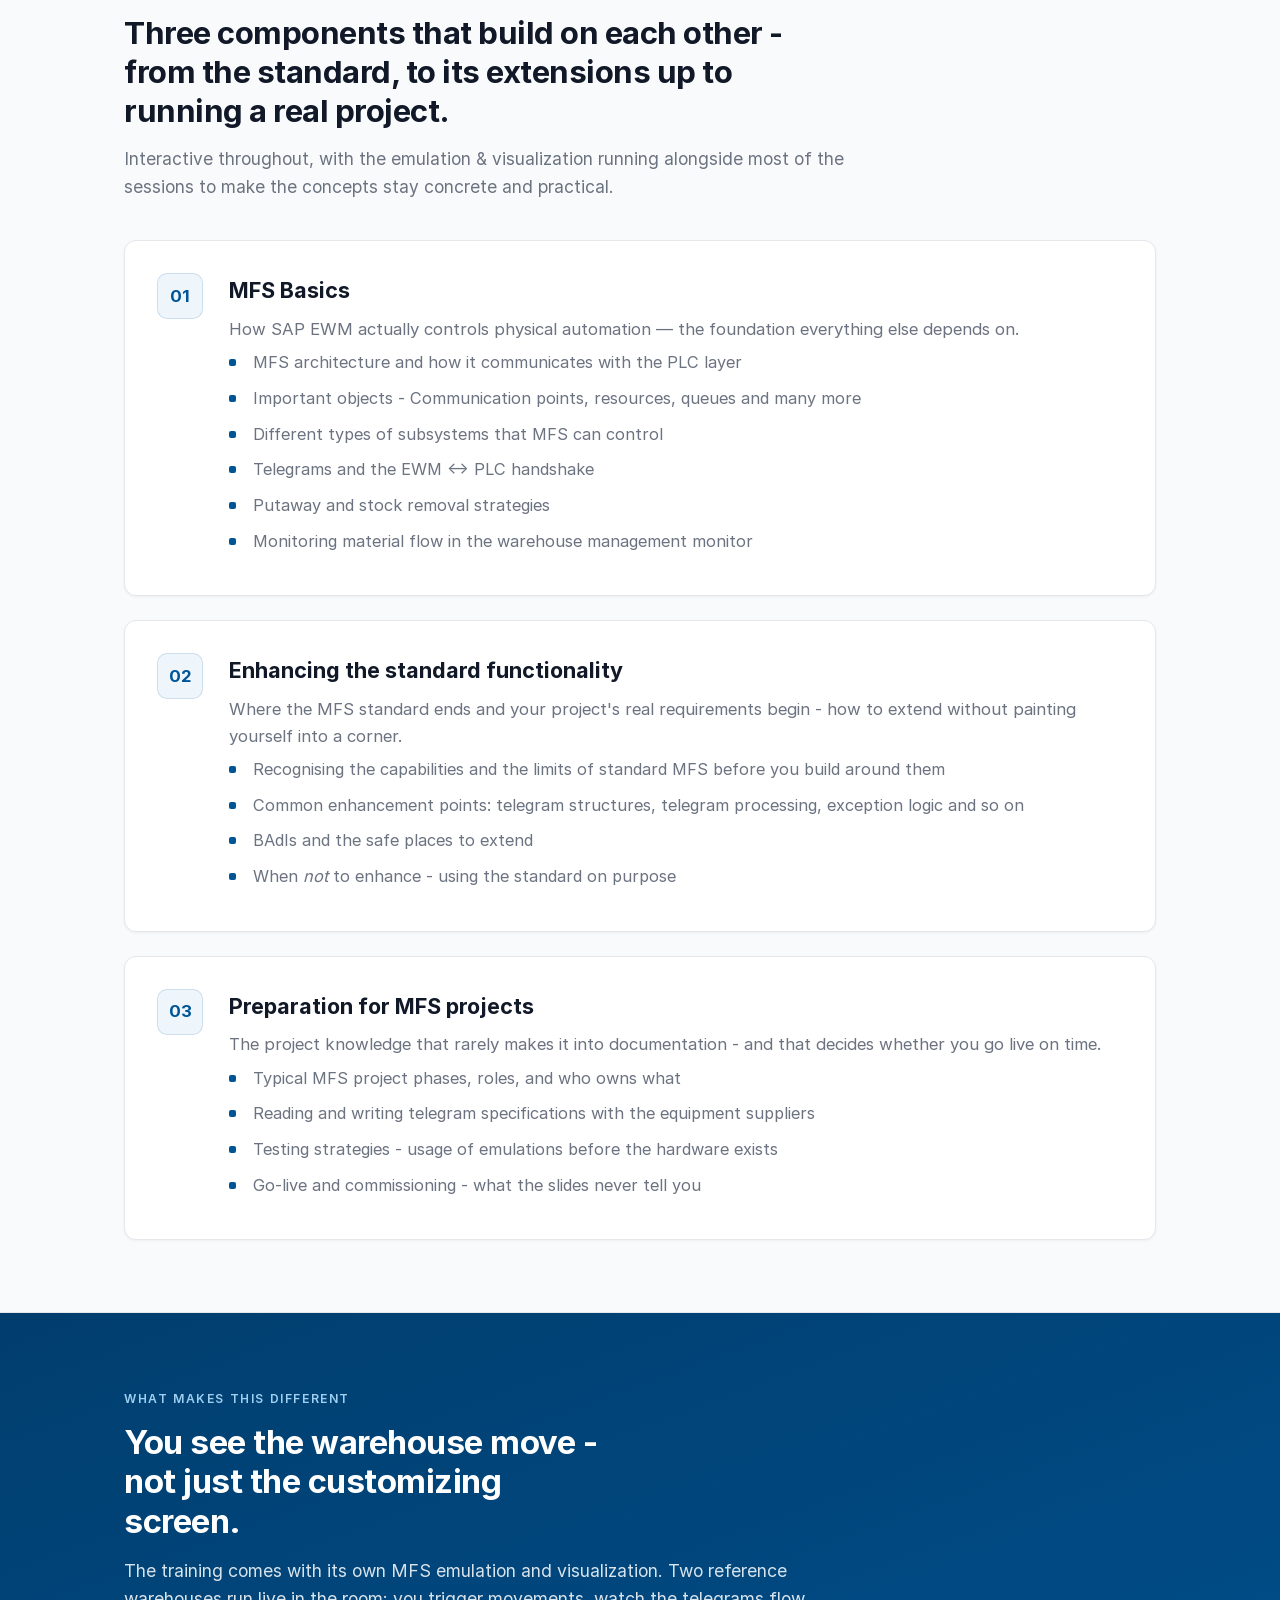
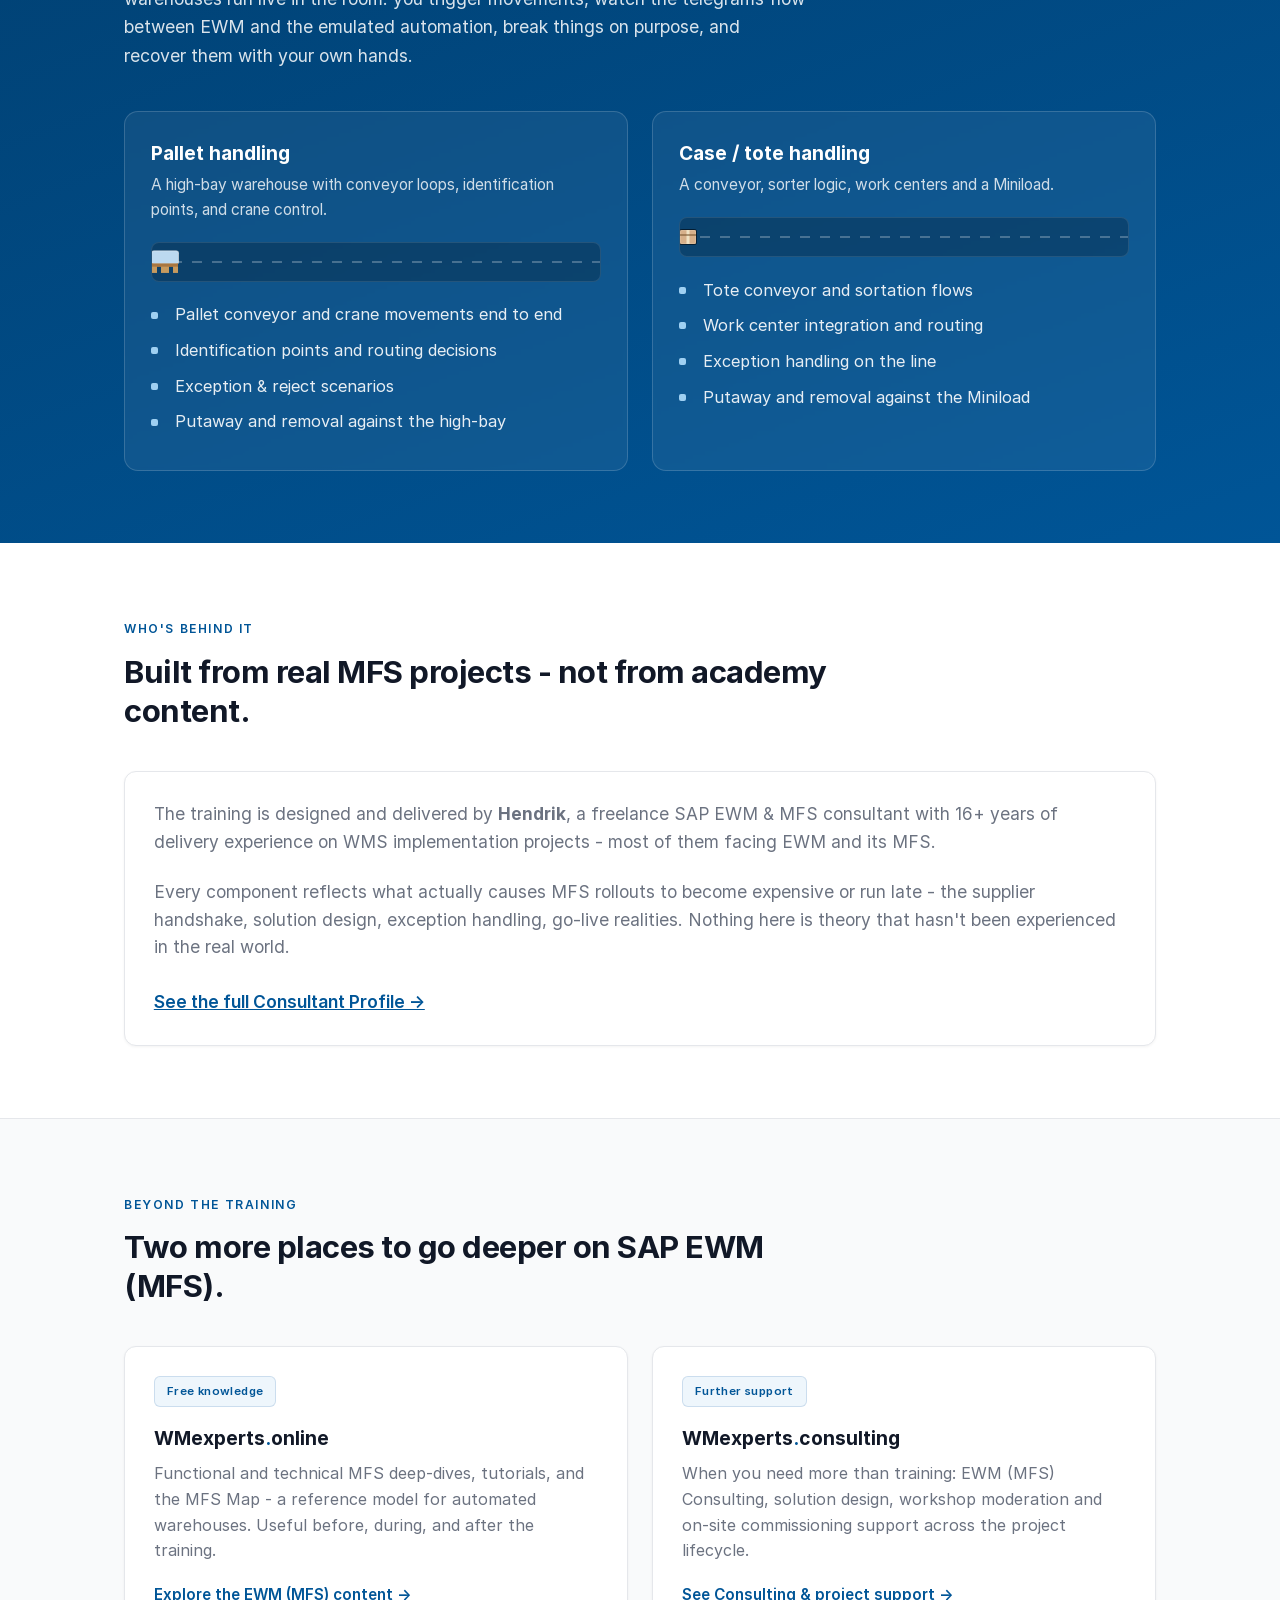
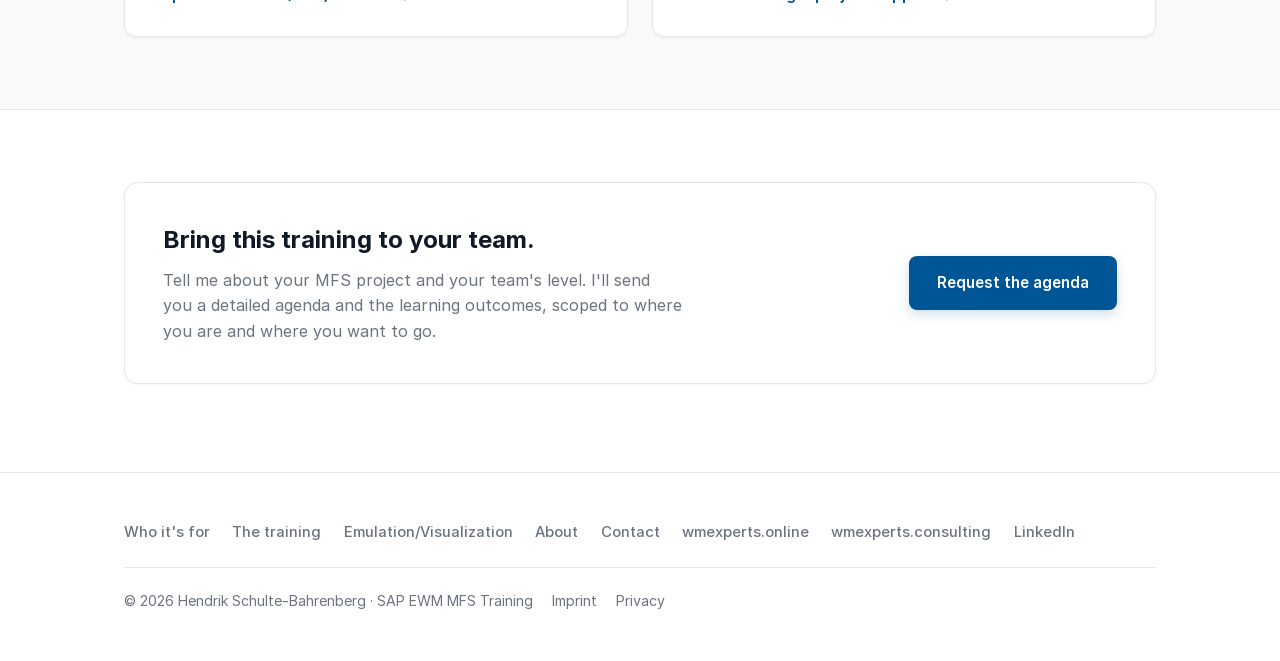
==== commit 2908cc47: "s" ====
--- a/index.html
+++ b/index.html
@@ -102,10 +102,8 @@
         }
         .nav-wrap {
             max-width: var(--container); margin: 0 auto; padding: 1.1rem 24px;
-            display: flex; align-items: center; justify-content: space-between;
-        }
-        .logo { font-weight: 700; font-size: 1.4rem; color: var(--sap-blue); text-decoration: none; letter-spacing: -0.5px; }
-        .logo-secondary { color: var(--text-dark); }
+            display: flex; align-items: center; justify-content: flex-end;
+        }
 
         .main-nav { display: flex; align-items: center; gap: 2rem; }
         .main-nav a {
@@ -386,7 +384,6 @@
     <!-- ===================== HEADER ===================== -->
     <header class="site-header">
         <div class="nav-wrap">
-            <a href="/" class="logo">MFS<span class="logo-secondary">-training.com</span></a>
             <button class="menu-toggle" aria-label="Toggle menu" aria-expanded="false" id="menuToggle">
                 <span></span><span></span><span></span>
             </button>
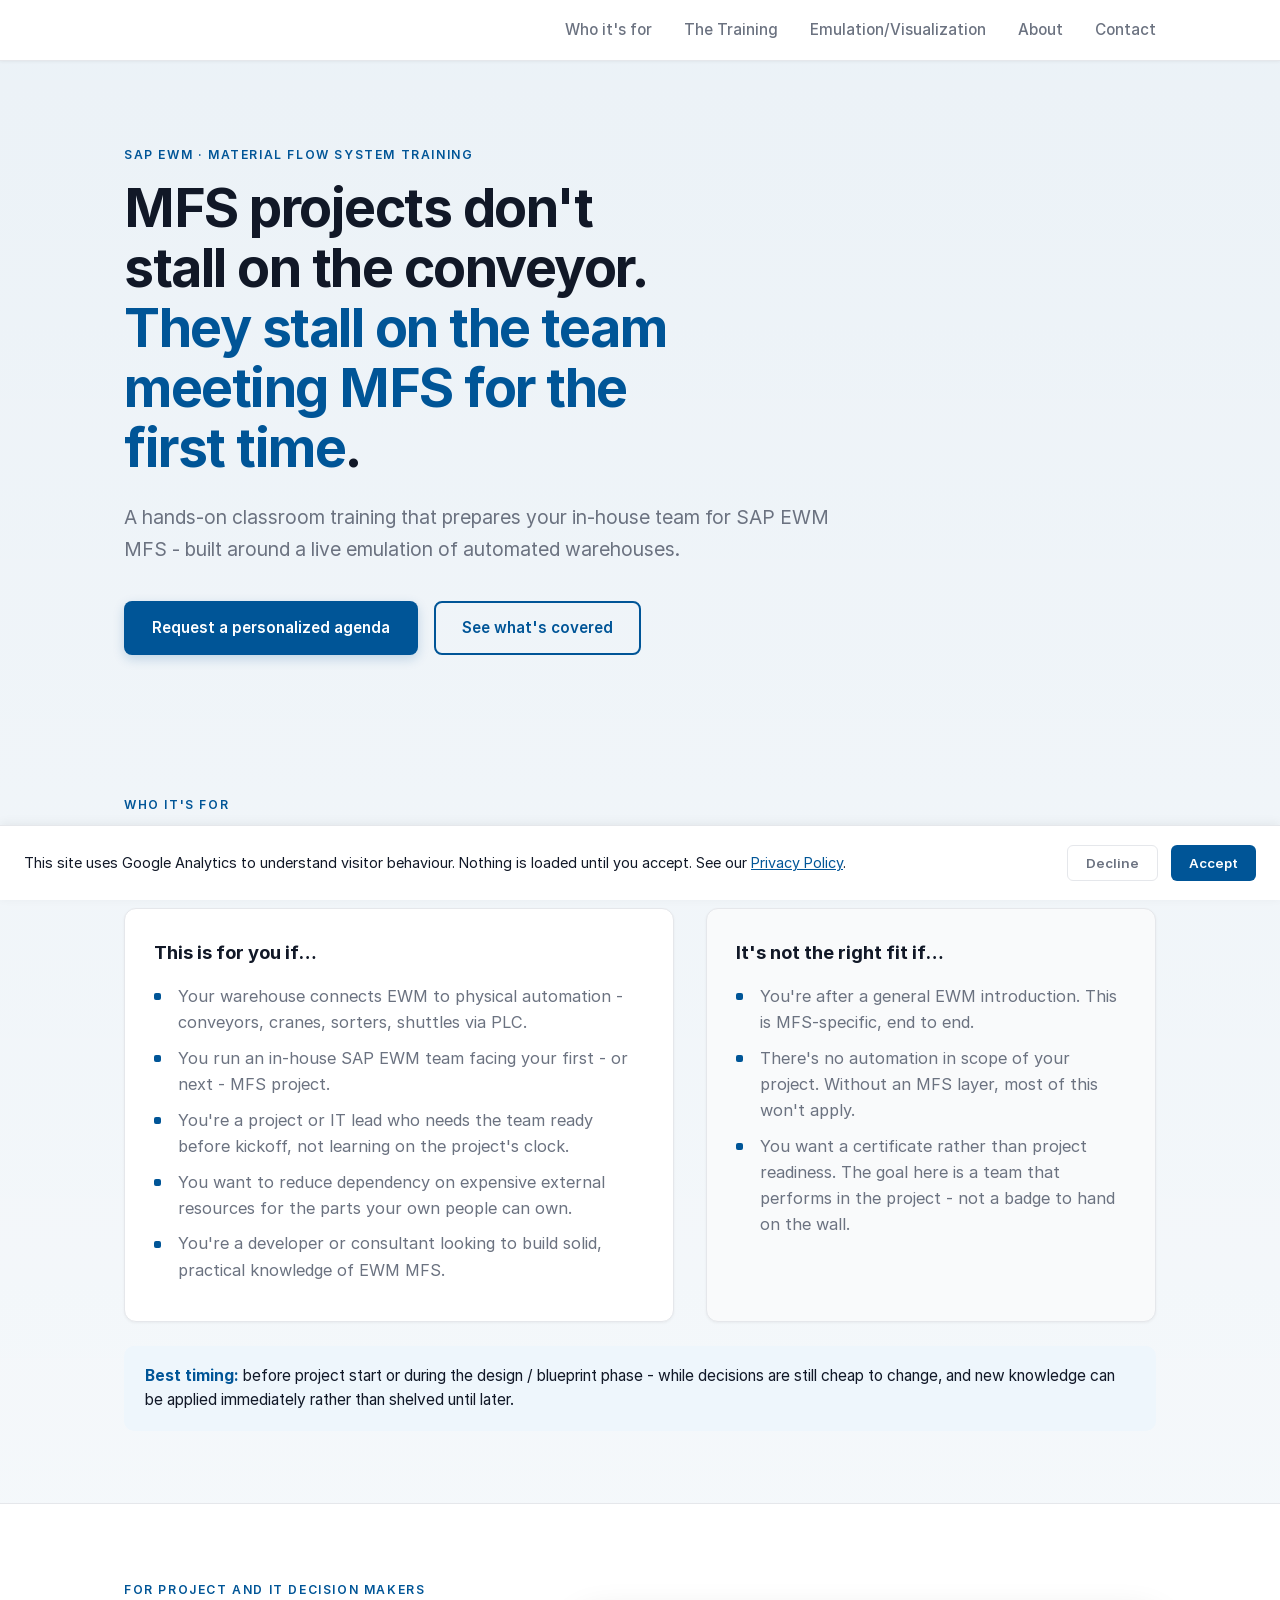
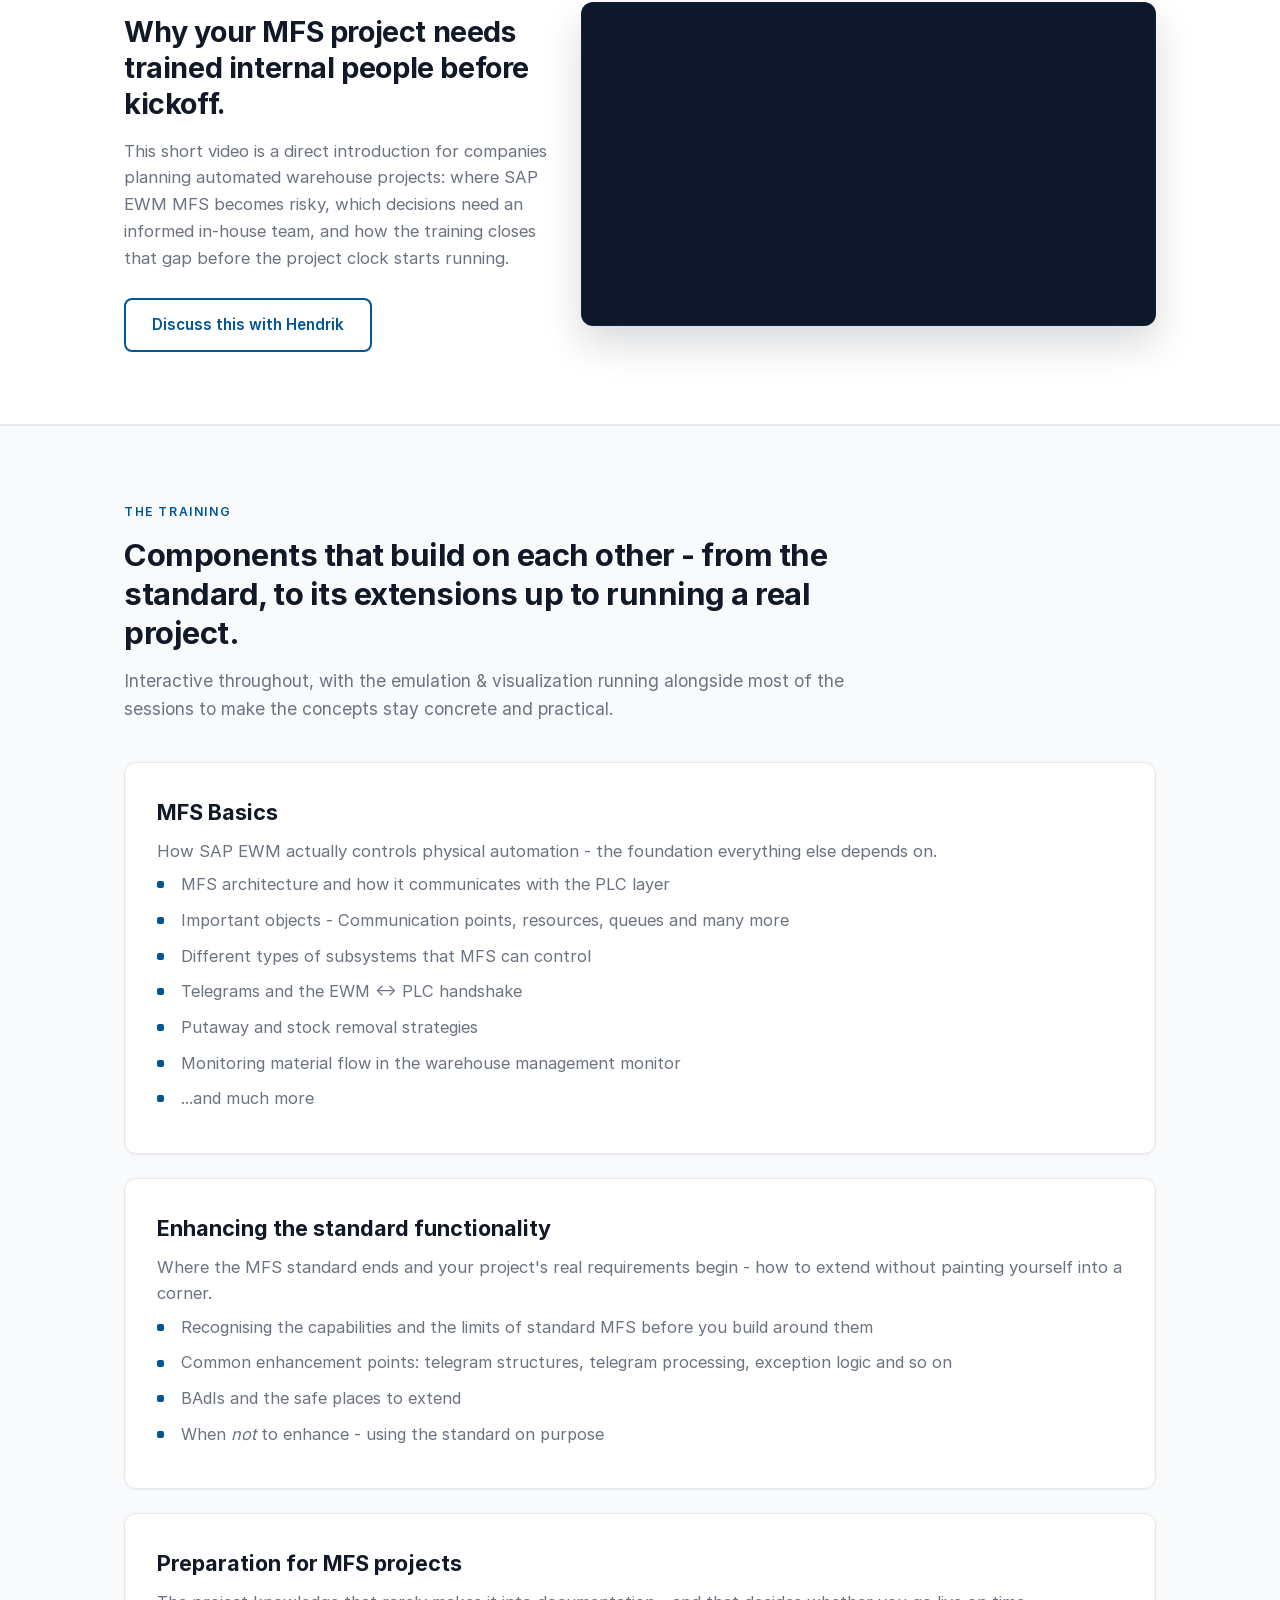
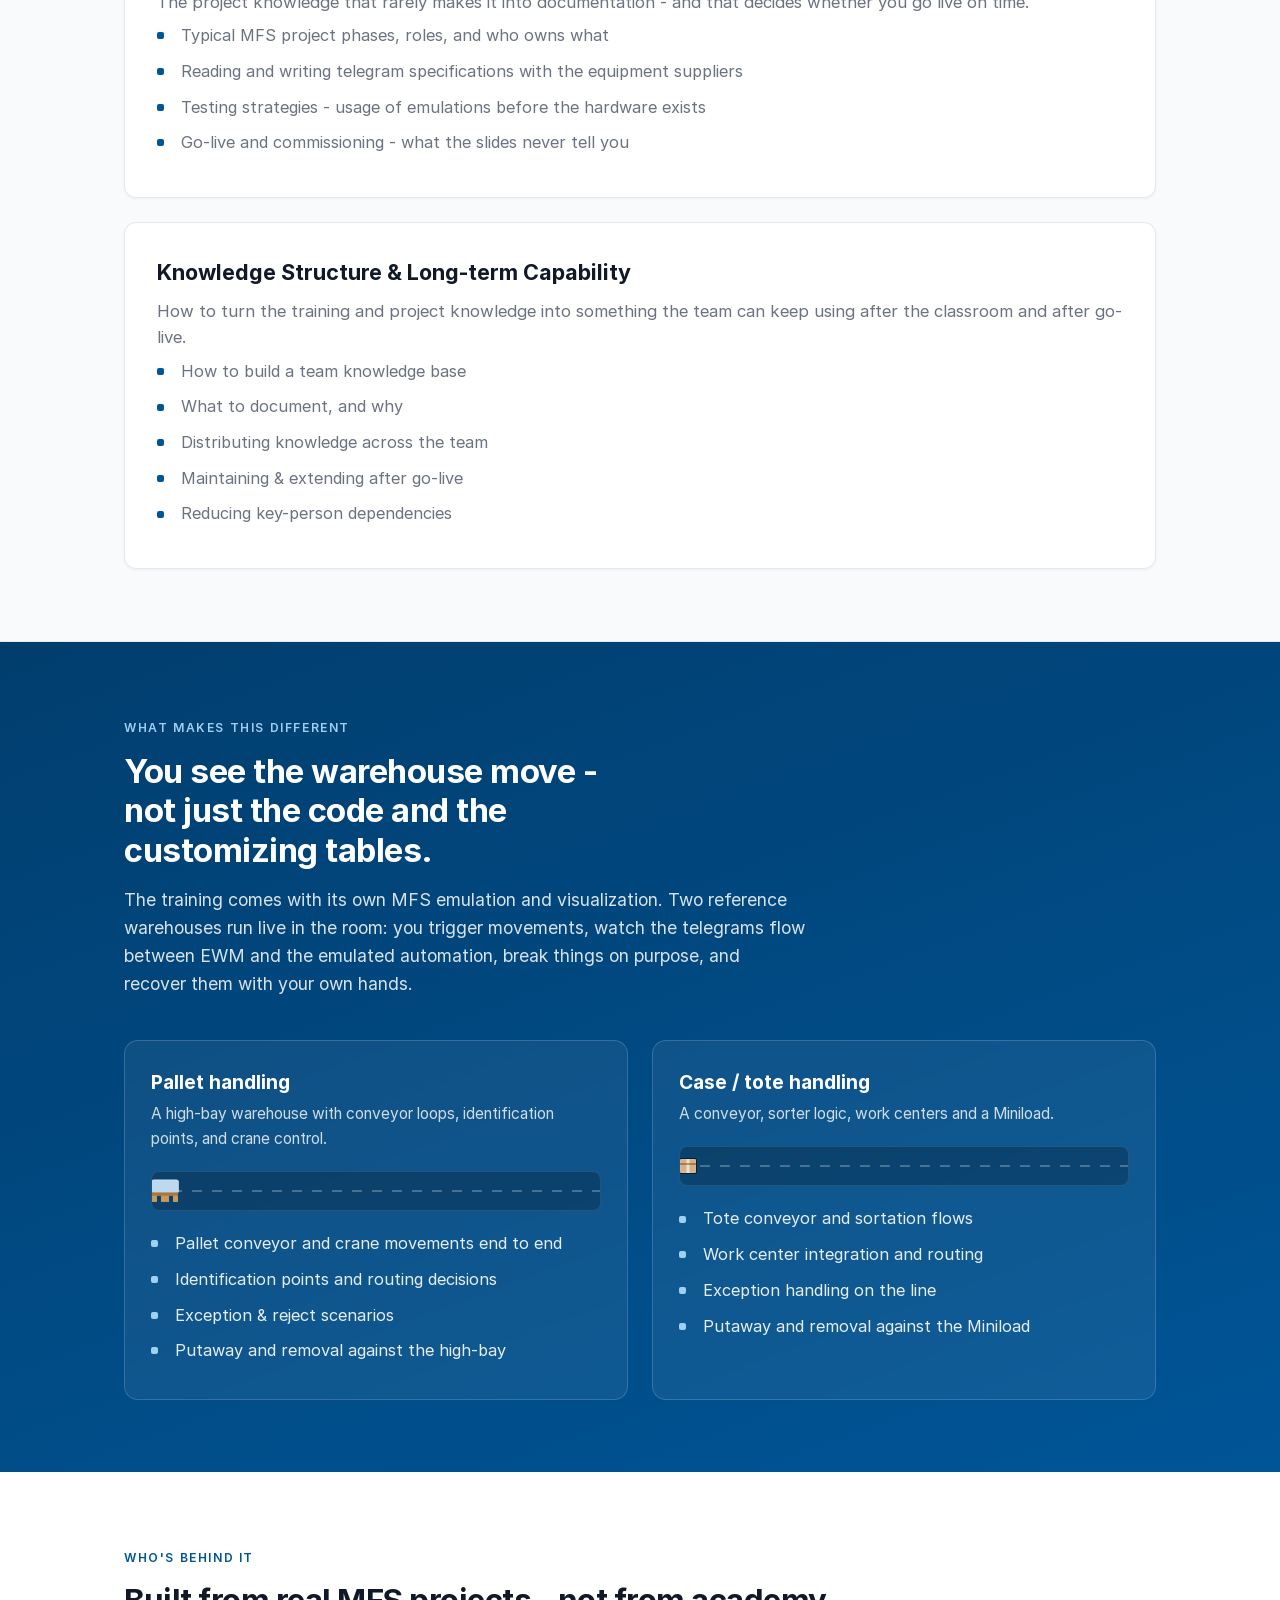
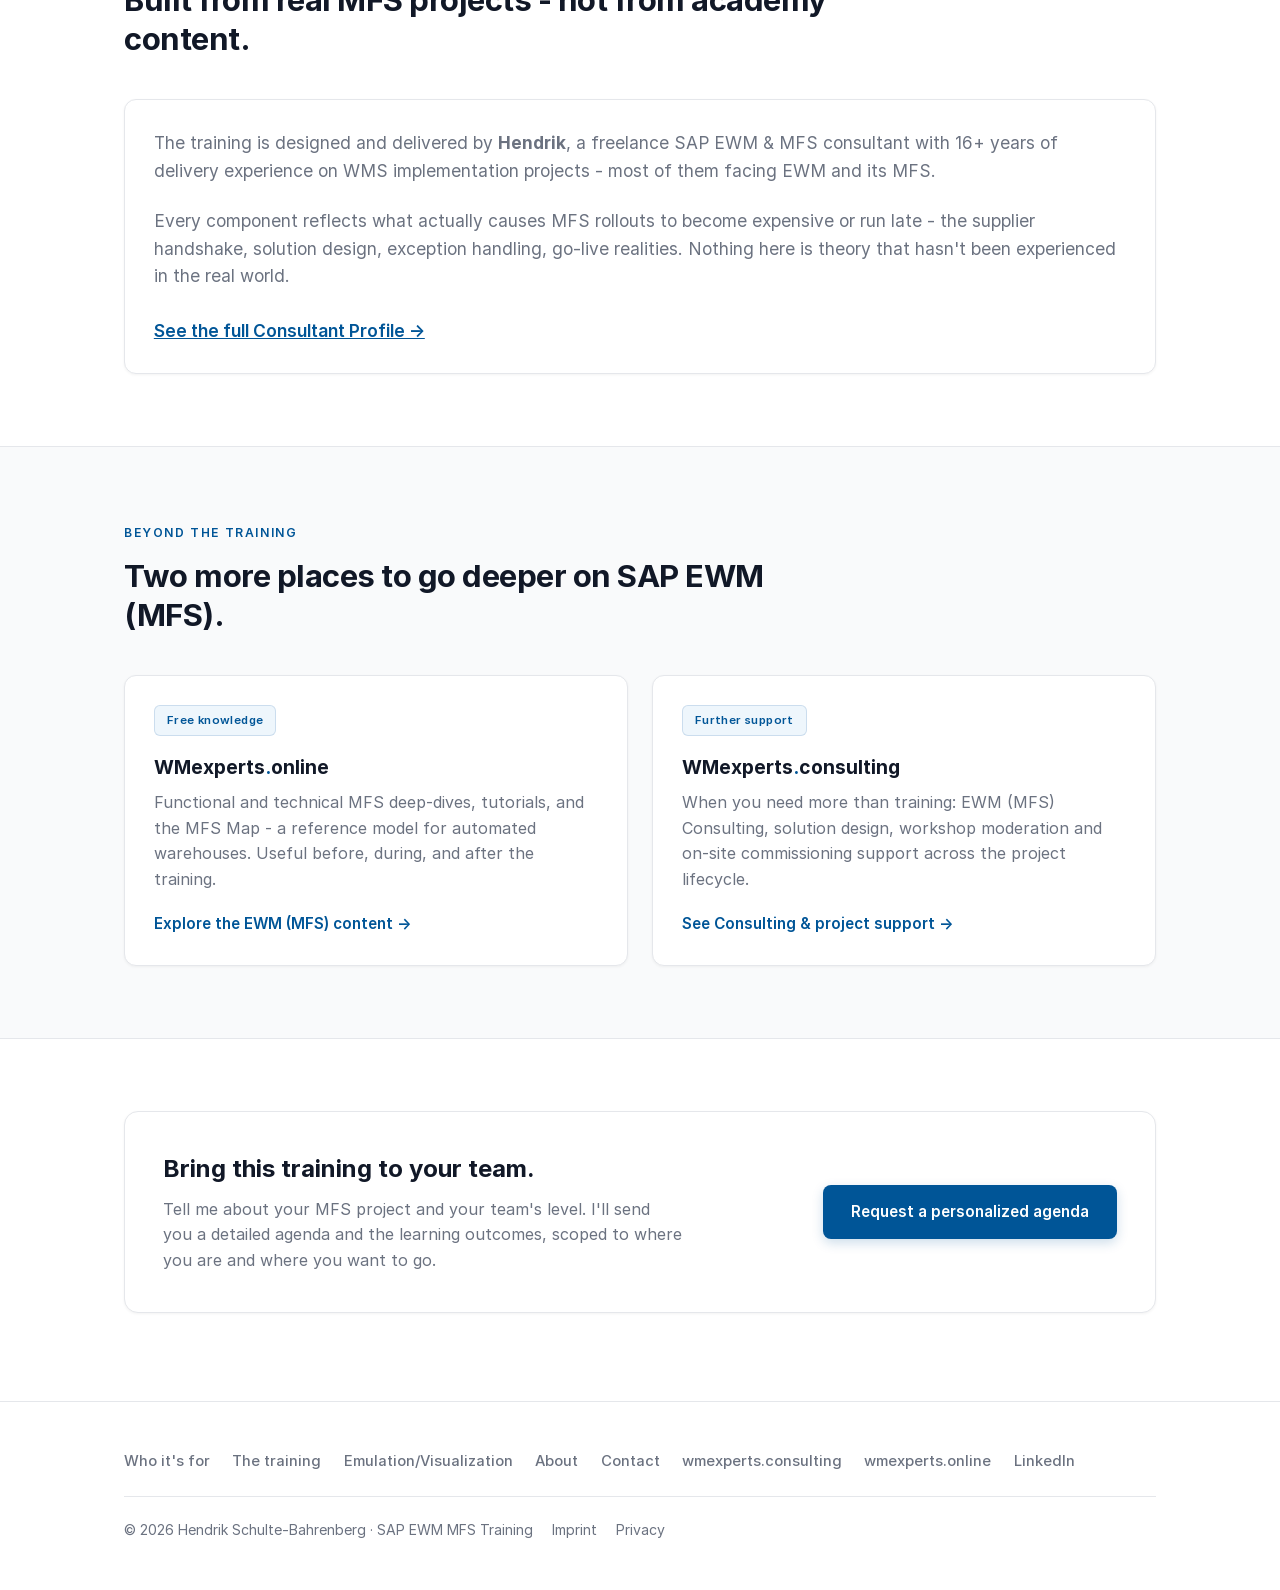
==== commit 3cdadda1: "c" ====
--- a/index.html
+++ b/index.html
@@ -188,20 +188,34 @@
         .timing strong { color: var(--sap-blue); }
 
         /* ============================================================
+           VIDEO INTRO
+           ============================================================ */
+        .video-intro {
+            background: var(--bg-card);
+            border-top: 1px solid var(--border);
+            border-bottom: 1px solid var(--border);
+        }
+        .video-layout { display: grid; grid-template-columns: 0.85fr 1.15fr; gap: 2rem; align-items: center; }
+        .video-copy h2 { font-size: 1.8rem; color: var(--text-dark); line-height: 1.25; letter-spacing: -0.4px; }
+        .video-copy p { margin-top: 1rem; font-size: 1.05rem; }
+        .video-copy .btn { margin-top: 1.6rem; }
+        .video-frame {
+            position: relative; aspect-ratio: 16 / 9; overflow: hidden; border-radius: 12px;
+            background: #0f172a; border: 1px solid rgba(0,85,151,0.18);
+            box-shadow: 0 18px 38px rgba(17,24,39,0.16);
+        }
+        .video-frame iframe { position: absolute; inset: 0; width: 100%; height: 100%; border: 0; }
+
+        /* ============================================================
            MODULES (the 3 components)
            ============================================================ */
         .modules { display: grid; gap: 1.5rem; }
         .module {
             background: var(--bg-card); border: 1px solid var(--border); border-radius: 12px;
-            padding: 2rem; display: grid; grid-template-columns: auto 1fr; gap: 1.6rem;
+            padding: 2rem;
             box-shadow: 0 1px 3px rgba(0,0,0,0.05); transition: border-color 0.2s, transform 0.2s;
         }
         .module:hover { border-color: var(--sap-blue); transform: translateY(-3px); }
-        .module .num {
-            font-size: 1.05rem; font-weight: 700; color: var(--sap-blue);
-            width: 46px; height: 46px; border-radius: 10px; background: var(--accent);
-            display: flex; align-items: center; justify-content: center; border: 1px solid rgba(0,85,151,0.15);
-        }
         .module h3 { color: var(--text-dark); font-size: 1.35rem; font-weight: 700; }
         .module .lead { margin: 0.5rem 0 0.4rem; font-size: 1.05rem; }
 
@@ -371,7 +385,7 @@
             .main-nav a { padding: 0.7rem 0; width: 100%; }
             .main-nav .btn { margin: 0.5rem 0 0; }
 
-            .split, .warehouses, .paths { grid-template-columns: 1fr; }
+            .split, .video-layout, .warehouses, .paths { grid-template-columns: 1fr; }
             .module { grid-template-columns: 1fr; gap: 1rem; }
             section { padding: 3.2rem 0; }
             .hero { padding: 3.5rem 0 2.5rem; }
@@ -406,7 +420,7 @@
                 <h1>MFS projects don't stall on the conveyor. <span class="stall">They stall on the team meeting MFS for the first time</span>.</h1>
                 <p class="sub">A hands-on classroom training that prepares your in-house team for SAP EWM MFS - built around a live emulation of automated warehouses.</p>
                 <div class="actions">
-                    <a href="#contact" class="btn btn-primary">Request the agenda</a>
+                    <a href="#contact" class="btn btn-primary">Request a personalized agenda</a>
                     <a href="#training" class="btn btn-secondary">See what's covered</a>
                 </div>
             </div>
@@ -447,22 +461,42 @@
             </div>
         </section>
 
+        <!-- ===================== VIDEO INTRO ===================== -->
+        <section id="video" class="video-intro">
+            <div class="container video-layout">
+                <div class="video-copy">
+                    <span class="eyebrow">For project and IT decision makers</span>
+                    <h2>Why your MFS project needs trained internal people before kickoff.</h2>
+                    <p>This short video is a direct introduction for companies planning automated warehouse projects: where SAP EWM MFS becomes risky, which decisions need an informed in-house team, and how the training closes that gap before the project clock starts running.</p>
+                    <a href="#contact" class="btn btn-secondary">Discuss this with Hendrik</a>
+                </div>
+                <div class="video-frame">
+                    <iframe
+                        src="https://www.youtube-nocookie.com/embed/ot51VUmhtoA"
+                        title="SAP EWM MFS training video for project decision makers"
+                        loading="lazy"
+                        allow="accelerometer; autoplay; clipboard-write; encrypted-media; gyroscope; picture-in-picture; web-share"
+                        referrerpolicy="strict-origin-when-cross-origin"
+                        allowfullscreen></iframe>
+                </div>
+            </div>
+        </section>
+
         <!-- ===================== THE TRAINING (3 MODULES) ===================== -->
         <section id="training" style="background: var(--bg-light); border-top: 1px solid var(--border); border-bottom: 1px solid var(--border);">
             <div class="container">
                 <div class="section-head">
                     <span class="eyebrow">The training</span>
-                    <h2>Three components that build on each other - from the standard, to its extensions up to running a real project.</h2>
+                    <h2>Components that build on each other - from the standard, to its extensions up to running a real project.</h2>
                     <p>Interactive throughout, with the emulation & visualization running alongside most of the sessions to make the concepts stay concrete and practical.</p>
                 </div>
 
                 <div class="modules">
 
                     <article class="module">
-                        <div class="num">01</div>
                         <div>
                             <h3>MFS Basics</h3>
-                            <p class="lead">How SAP EWM actually controls physical automation — the foundation everything else depends on.</p>
+                            <p class="lead">How SAP EWM actually controls physical automation - the foundation everything else depends on.</p>
                             <ul class="clean">
                                 <li>MFS architecture and how it communicates with the PLC layer</li>
                                 <li>Important objects - Communication points, resources, queues and many more</li>
@@ -470,12 +504,12 @@
                                 <li>Telegrams and the EWM &harr; PLC handshake</li>
                                 <li>Putaway and stock removal strategies</li>
                                 <li>Monitoring material flow in the warehouse management monitor</li>
+                                <li>...and much more</li>
                             </ul>
                         </div>
                     </article>
 
                     <article class="module">
-                        <div class="num">02</div>
                         <div>
                             <h3>Enhancing the standard functionality</h3>
                             <p class="lead">Where the MFS standard ends and your project's real requirements begin - how to extend without painting yourself into a corner.</p>
@@ -489,7 +523,6 @@
                     </article>
 
                     <article class="module">
-                        <div class="num">03</div>
                         <div>
                             <h3>Preparation for MFS projects</h3>
                             <p class="lead">The project knowledge that rarely makes it into documentation - and that decides whether you go live on time.</p>
@@ -502,6 +535,20 @@
                         </div>
                     </article>
 
+                    <article class="module">
+                        <div>
+                            <h3>Knowledge Structure &amp; Long-term Capability</h3>
+                            <p class="lead">How to turn the training and project knowledge into something the team can keep using after the classroom and after go-live.</p>
+                            <ul class="clean">
+                                <li>How to build a team knowledge base</li>
+                                <li>What to document, and why</li>
+                                <li>Distributing knowledge across the team</li>
+                                <li>Maintaining &amp; extending after go-live</li>
+                                <li>Reducing key-person dependencies</li>
+                            </ul>
+                        </div>
+                    </article>
+
                 </div>
             </div>
         </section>
@@ -510,7 +557,7 @@
         <section id="emulation" class="emulation">
             <div class="container">
                 <span class="eyebrow">What makes this different</span>
-                <h2>You see the warehouse move - not just the customizing screen.</h2>
+                <h2>You see the warehouse move - not just the code and the customizing tables.</h2>
                 <p class="sub">The training comes with its own MFS emulation and visualization. Two reference warehouses run live in the room: you trigger movements, watch the telegrams flow between EWM and the emulated automation, break things on purpose, and recover them with your own hands.</p>
 
                 <div class="warehouses">
@@ -613,7 +660,7 @@
                         <h3>Bring this training to your team.</h3>
                         <p>Tell me about your MFS project and your team's level. I'll send you a detailed agenda and the learning outcomes, scoped to where you are and where you want to go.</p>
                     </div>
-                    <a href="https://wmexperts.consulting/contact.html" class="btn btn-primary">Request the agenda</a>
+                    <a href="https://wmexperts.consulting/contact.html" class="btn btn-primary">Request a personalized agenda</a>
                 </div>
             </div>
         </section>
@@ -629,8 +676,8 @@
                 <a href="#emulation">Emulation/Visualization</a>
                 <a href="#about">About</a>
                 <a href="#contact">Contact</a>
+                <a href="https://wmexperts.consulting" target="_blank" rel="noopener">wmexperts.consulting</a>
                 <a href="https://wmexperts.online" target="_blank" rel="noopener">wmexperts.online</a>
-                <a href="https://wmexperts.consulting" target="_blank" rel="noopener">wmexperts.consulting</a>
                 <a href="https://www.linkedin.com/in/hendrik-schulte-bahrenberg-9a415339/" target="_blank" rel="noopener">LinkedIn</a>
             </div>
             <div class="footer-meta">
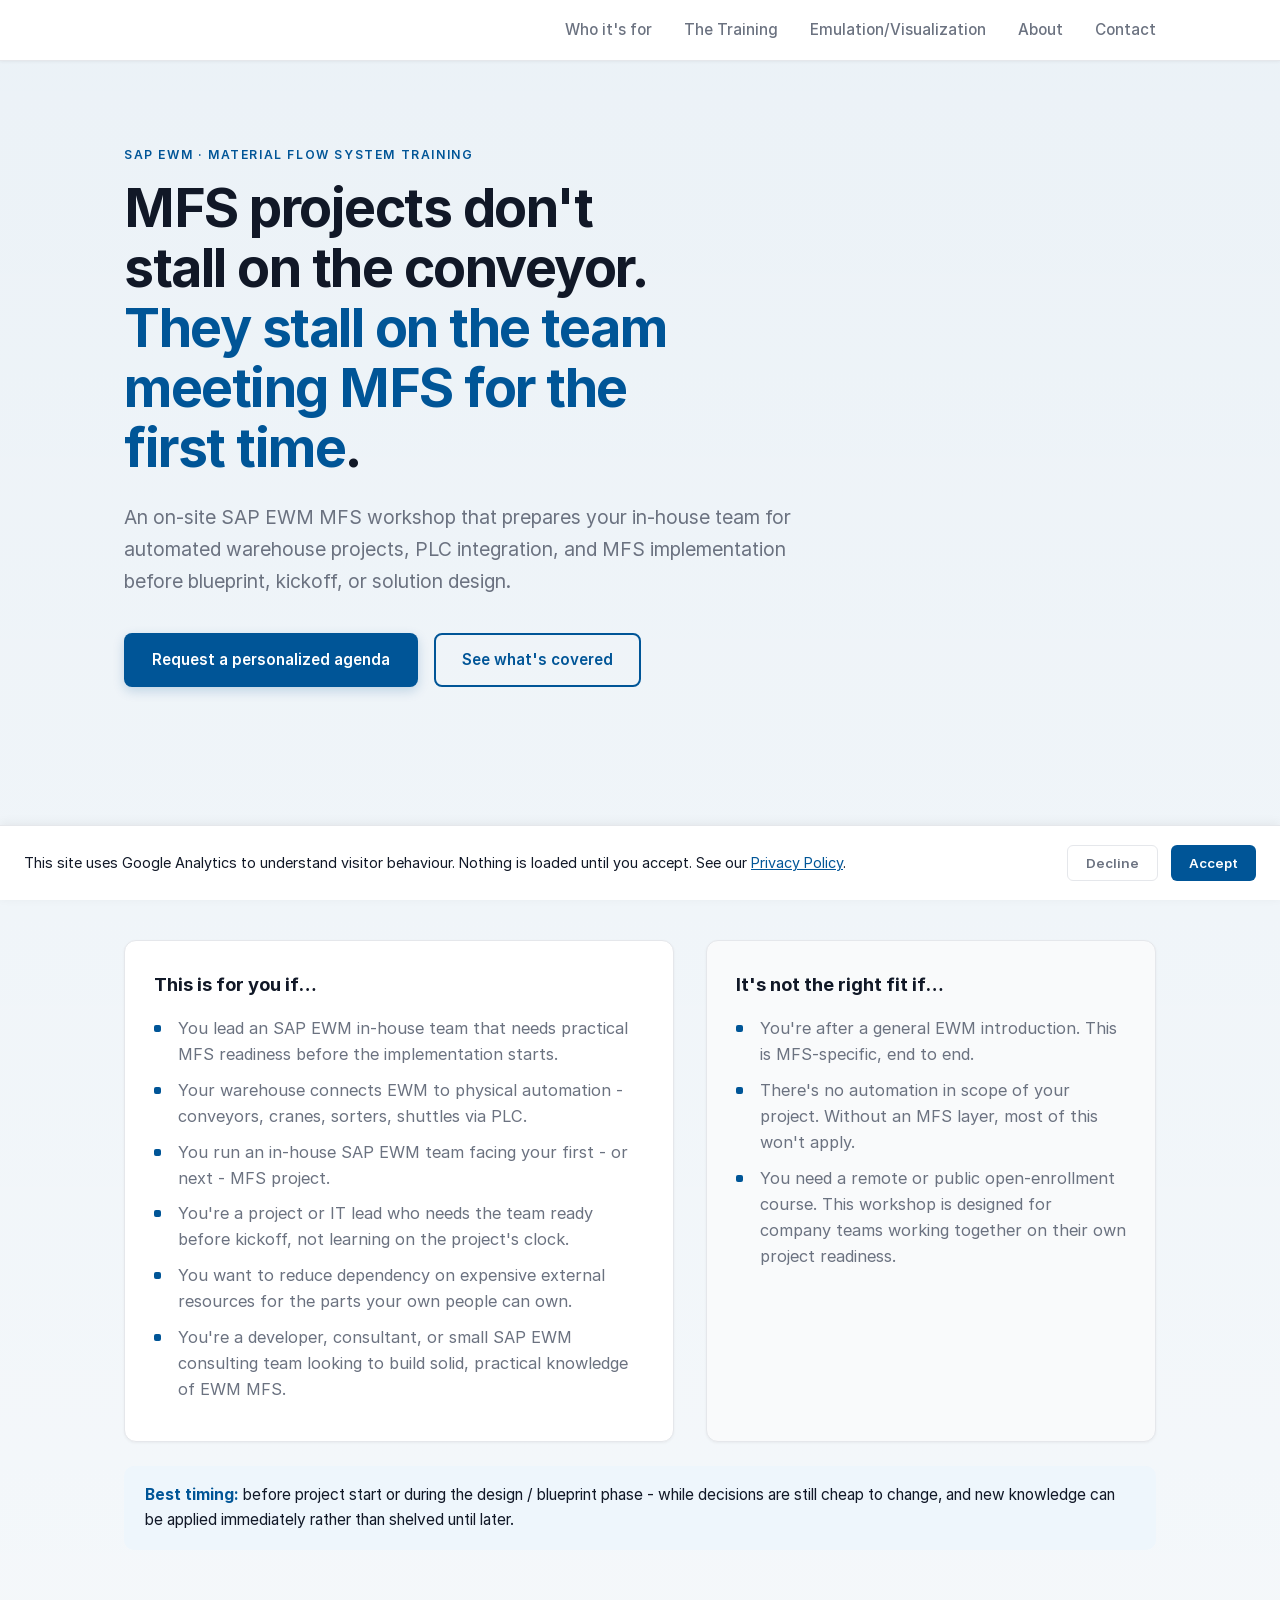
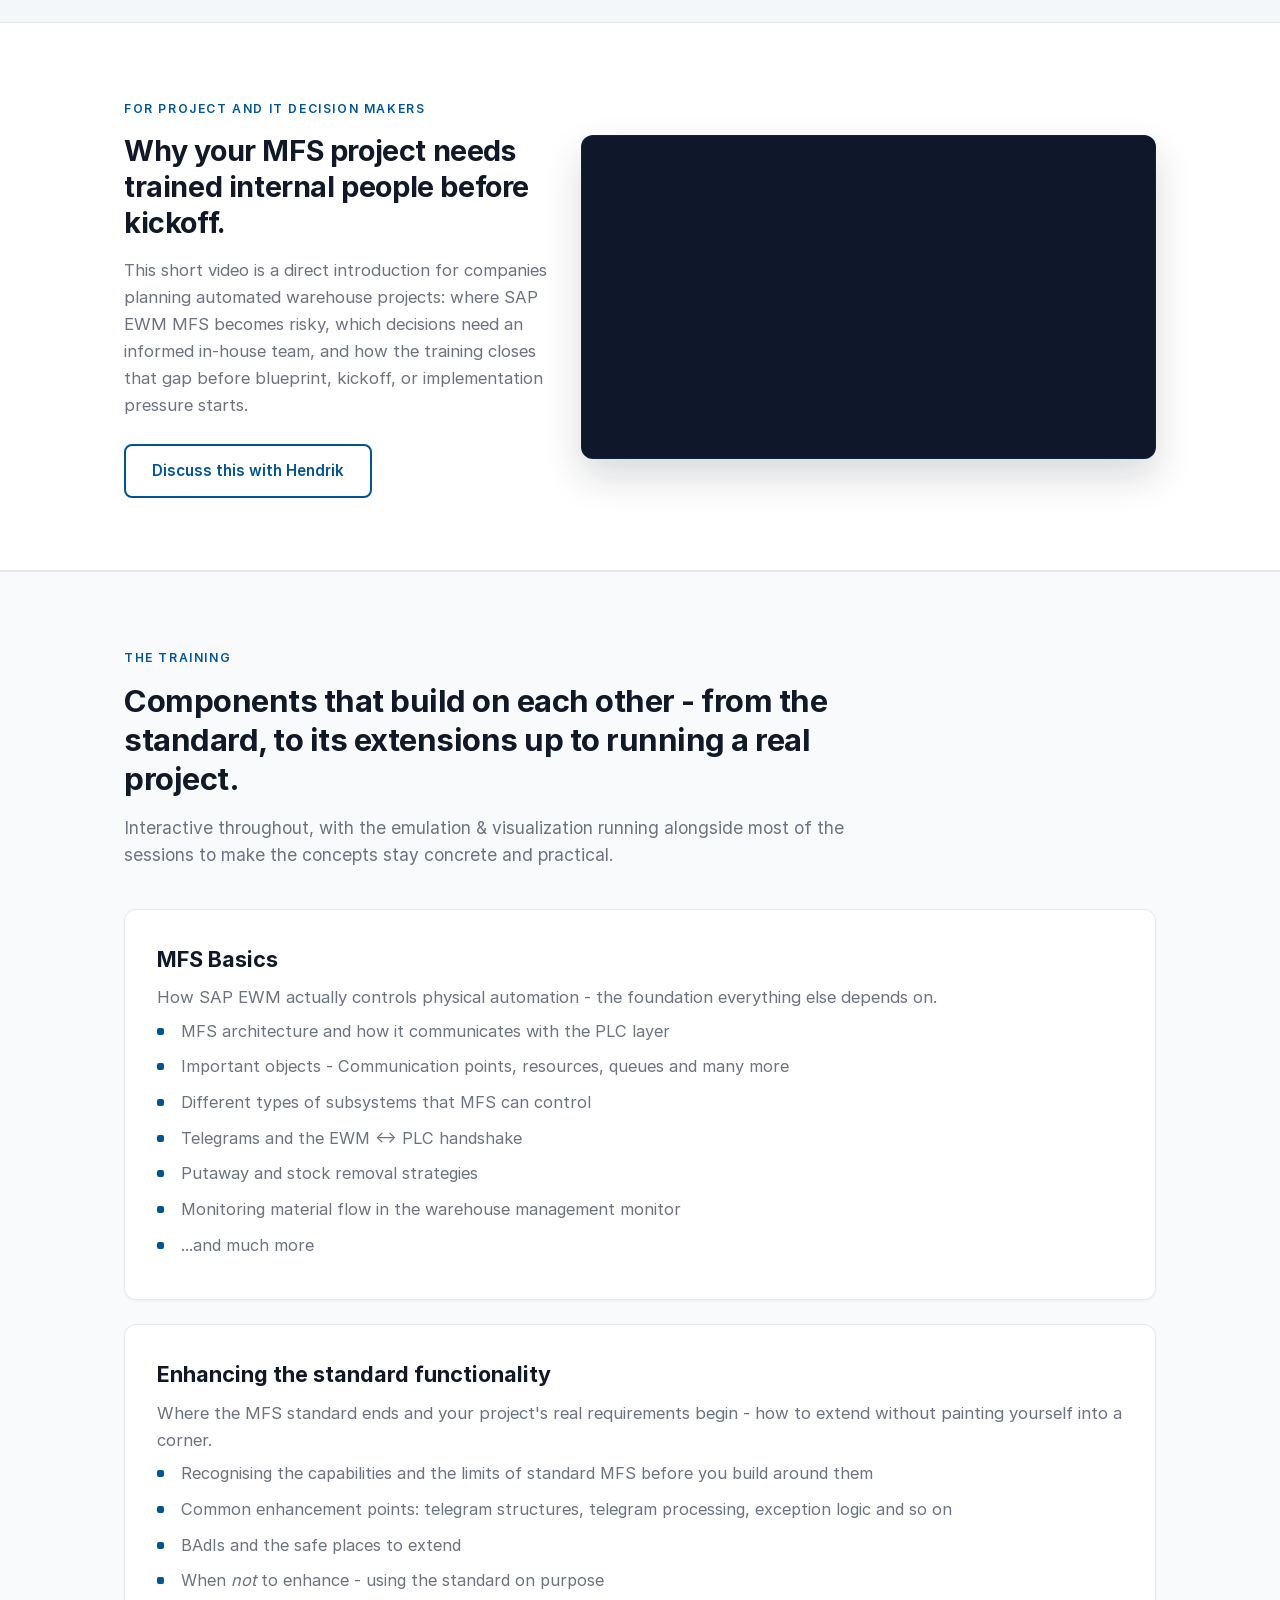
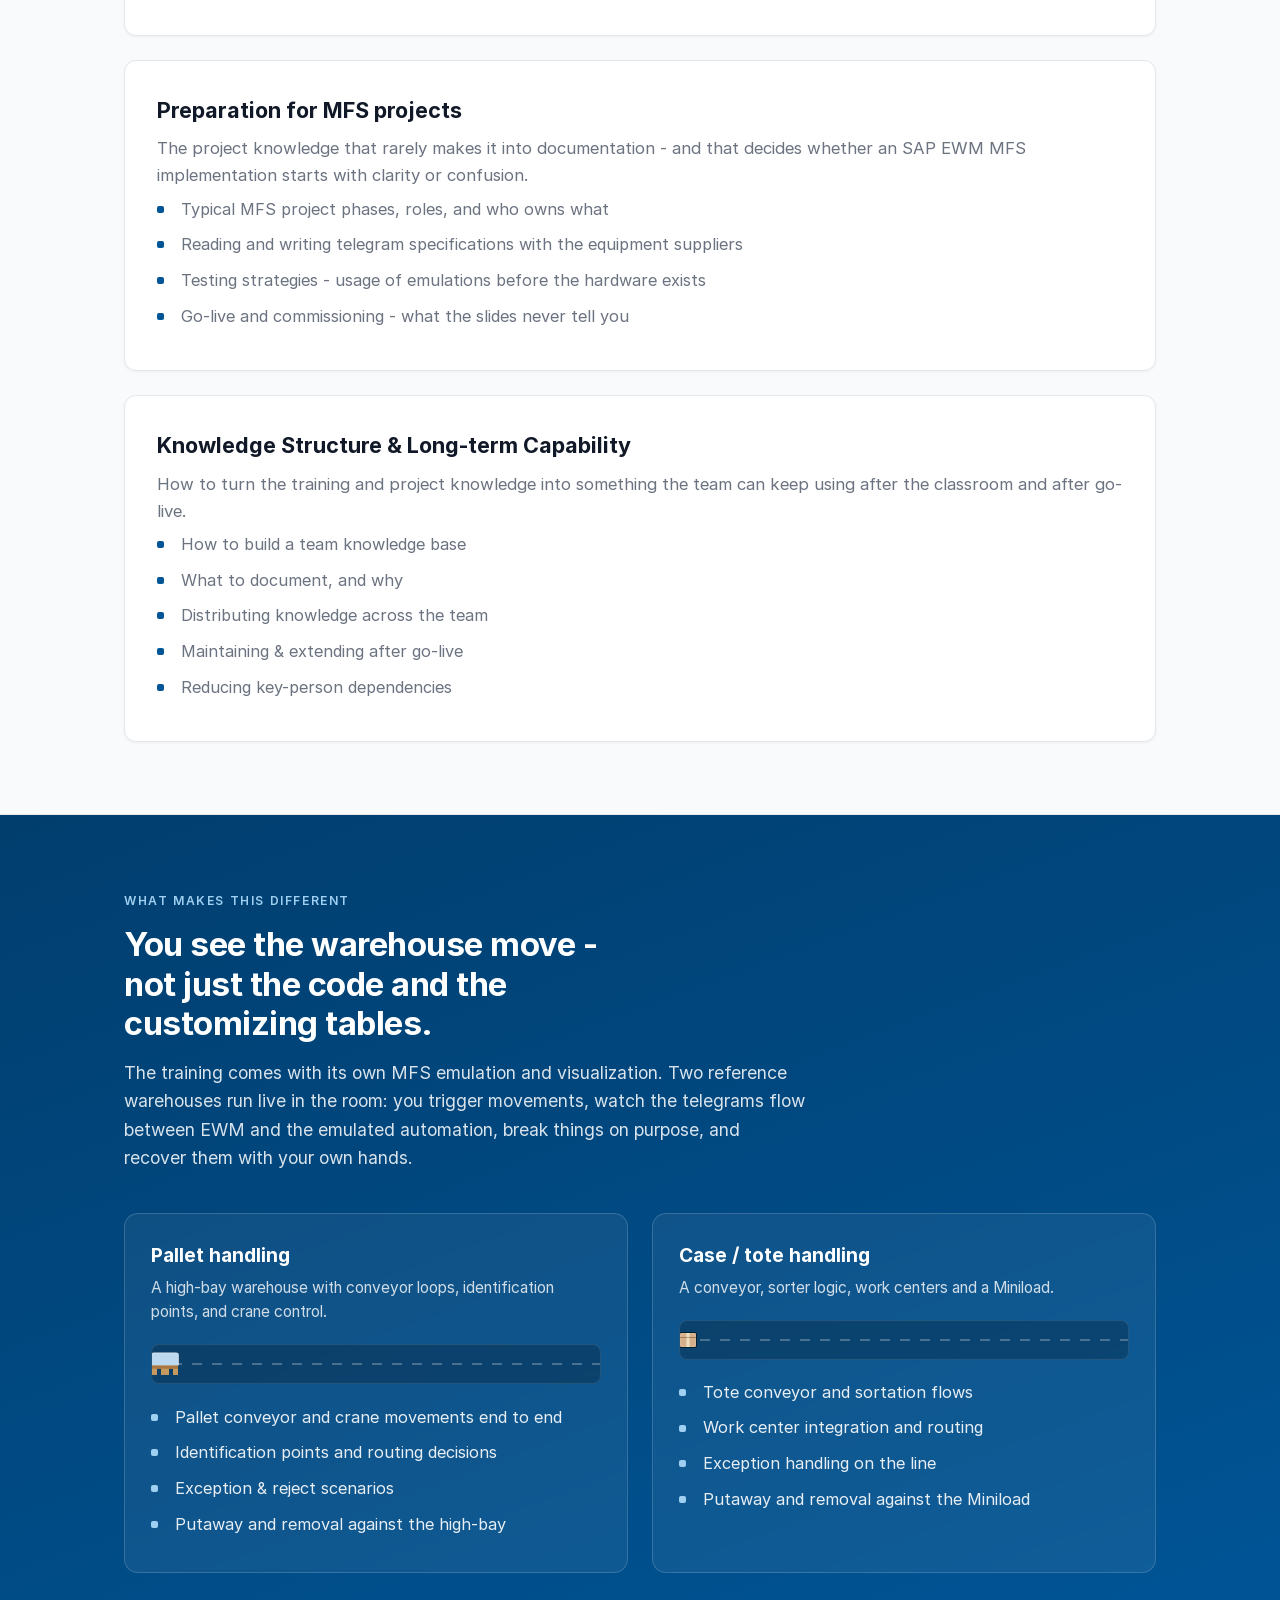
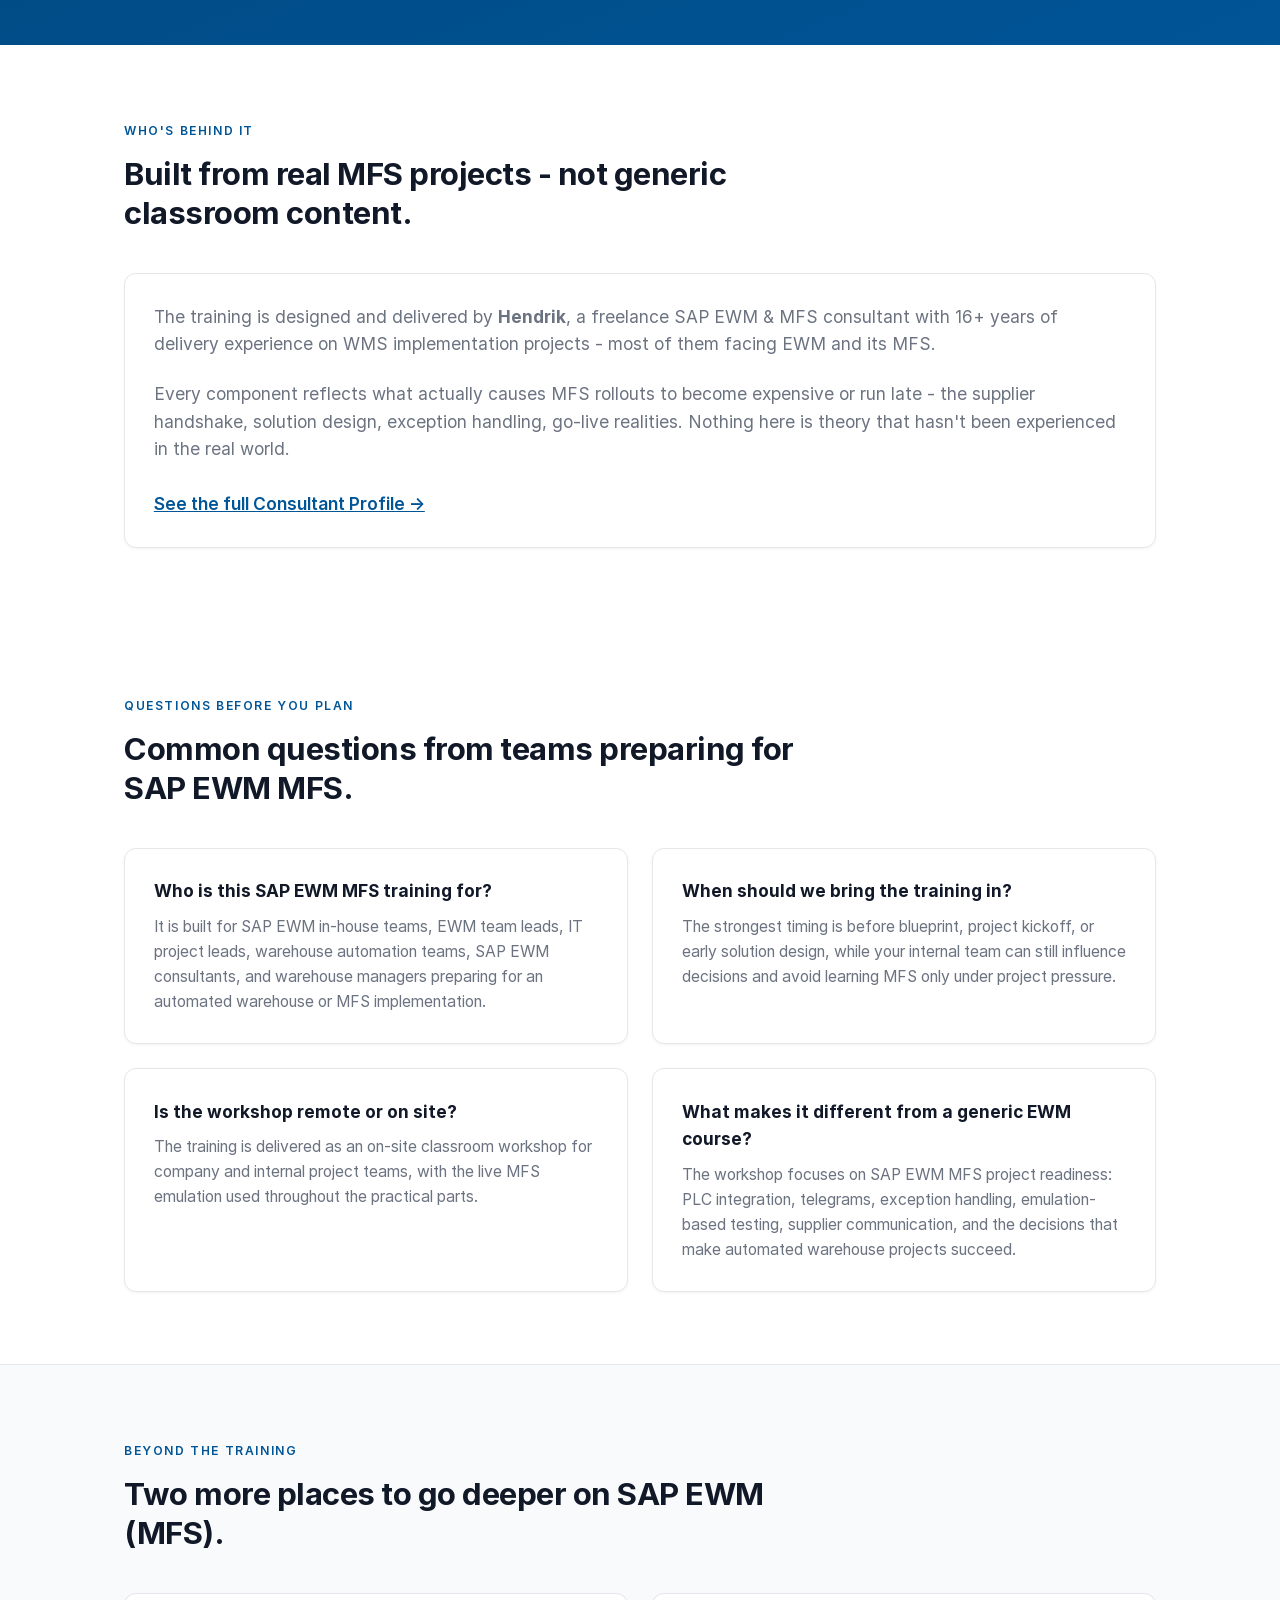
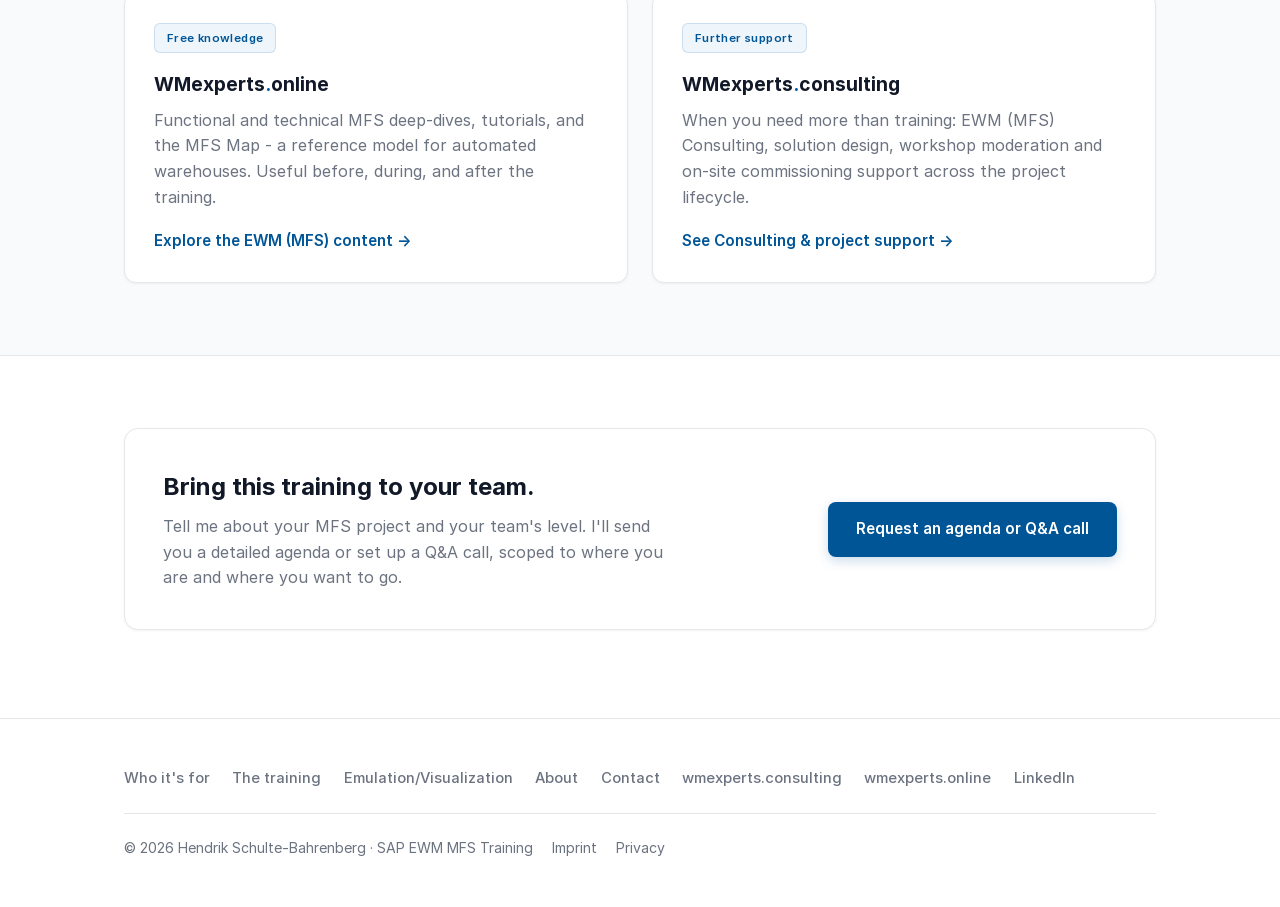
==== commit 9318ffab: "c" ====
--- a/index.html
+++ b/index.html
@@ -3,23 +3,108 @@
 <head>
     <meta charset="UTF-8">
     <meta name="viewport" content="width=device-width, initial-scale=1.0">
-    <title>SAP EWM MFS Training | mfs-training.com</title>
-    <meta name="description" content="A hands-on classroom training that prepares in-house teams for SAP EWM MFS (Material Flow System) — built around an emulation of real automated warehouses. By Hendrik Schulte-Bahrenberg.">
+    <title>SAP EWM MFS Training for Project Teams | mfs-training.com</title>
+    <meta name="description" content="On-site SAP EWM MFS training for in-house teams before blueprint, kickoff, or implementation. Learn MFS concepts, PLC integration, project preparation, and live warehouse emulation.">
     <meta name="robots" content="index, follow">
     <meta name="author" content="Hendrik Schulte-Bahrenberg">
 
     <!-- Open Graph -->
     <meta property="og:type" content="website">
     <meta property="og:url" content="https://mfs-training.com/">
-    <meta property="og:title" content="SAP EWM MFS Training | mfs-training.com">
-    <meta property="og:description" content="Prepare your in-house team for SAP EWM MFS before the project does. Hands-on classroom training with an emulation of real automated warehouses.">
+    <meta property="og:title" content="SAP EWM MFS Training for Project Teams">
+    <meta property="og:description" content="Prepare your in-house SAP EWM team for MFS implementation, PLC integration, and automated warehouse projects before the project clock starts running.">
 
     <!-- Twitter -->
     <meta name="twitter:card" content="summary">
-    <meta name="twitter:title" content="SAP EWM MFS Training">
-    <meta name="twitter:description" content="Hands-on SAP EWM MFS training for in-house project teams, built around a live warehouse emulation.">
+    <meta name="twitter:title" content="SAP EWM MFS Training for Project Teams">
+    <meta name="twitter:description" content="On-site SAP EWM MFS workshop for in-house teams preparing for automated warehouse projects, PLC integration, and live MFS emulation.">
 
     <link rel="canonical" href="https://mfs-training.com/">
+
+    <script type="application/ld+json">
+    {
+        "@context": "https://schema.org",
+        "@type": "Course",
+        "name": "SAP EWM MFS Training",
+        "description": "On-site classroom training that prepares in-house SAP EWM teams for MFS implementation, PLC integration, automated warehouse projects, and project preparation before blueprint or kickoff.",
+        "url": "https://mfs-training.com/",
+        "provider": {
+            "@type": "Person",
+            "name": "Hendrik Schulte-Bahrenberg",
+            "url": "https://wmexperts.consulting/"
+        },
+        "educationalLevel": "Professional",
+        "courseMode": "Onsite",
+        "teaches": [
+            "SAP EWM MFS architecture",
+            "PLC telegram communication",
+            "SAP EWM MFS PLC integration",
+            "MFS project preparation",
+            "SAP EWM automated warehouse implementation",
+            "Material flow emulation and testing",
+            "Enhancing SAP EWM MFS standard functionality"
+        ],
+        "audience": {
+            "@type": "Audience",
+            "audienceType": "SAP EWM in-house teams, EWM team leads, IT project leads, warehouse automation teams, SAP EWM consultants, and warehouse managers preparing for automated warehouse projects"
+        },
+        "hasCourseInstance": {
+            "@type": "CourseInstance",
+            "courseMode": "Onsite",
+            "location": {
+                "@type": "Place",
+                "name": "Delivered on-site for company teams worldwide, with focus on Europe and DACH"
+            },
+            "instructor": {
+                "@type": "Person",
+                "name": "Hendrik Schulte-Bahrenberg",
+                "url": "https://wmexperts.consulting/profile.html"
+            }
+        },
+        "inLanguage": "en"
+    }
+    </script>
+
+    <script type="application/ld+json">
+    {
+        "@context": "https://schema.org",
+        "@type": "FAQPage",
+        "mainEntity": [
+            {
+                "@type": "Question",
+                "name": "Who is the SAP EWM MFS training for?",
+                "acceptedAnswer": {
+                    "@type": "Answer",
+                    "text": "The training is built for SAP EWM in-house teams, EWM team leads, IT project leads, warehouse automation teams, SAP EWM consultants, and warehouse managers preparing for an automated warehouse or MFS implementation."
+                }
+            },
+            {
+                "@type": "Question",
+                "name": "When should a team take this training?",
+                "acceptedAnswer": {
+                    "@type": "Answer",
+                    "text": "The best timing is before blueprint, project kickoff, or early solution design, while the team can still influence decisions and reduce dependency on external implementation resources."
+                }
+            },
+            {
+                "@type": "Question",
+                "name": "Is the training delivered remotely or on site?",
+                "acceptedAnswer": {
+                    "@type": "Answer",
+                    "text": "The training is delivered as an on-site classroom workshop for company and internal project teams."
+                }
+            },
+            {
+                "@type": "Question",
+                "name": "What makes this MFS workshop different?",
+                "acceptedAnswer": {
+                    "@type": "Answer",
+                    "text": "The workshop is based on real SAP EWM MFS project experience and uses live emulation and visualization so teams can work with material flow scenarios, telegrams, exception handling, and project preparation in a practical way."
+                }
+            }
+        ]
+    }
+    </script>
 
     <style>
         /* ============================================================
@@ -328,6 +413,13 @@
         .path-card h3 .dot { color: var(--sap-blue); }
         .path-card .go { margin-top: 1.2rem; color: var(--sap-blue); font-weight: 600; font-size: 0.95rem; }
 
+          /* ============================================================
+              FAQ
+              ============================================================ */
+          .faq-grid { display: grid; grid-template-columns: 1fr 1fr; gap: 1.5rem; }
+          .faq-item h3 { color: var(--text-dark); font-size: 1.08rem; margin-bottom: 0.55rem; }
+          .faq-item p { font-size: 0.98rem; }
+
         /* ============================================================
            FINAL CTA
            ============================================================ */
@@ -385,7 +477,7 @@
             .main-nav a { padding: 0.7rem 0; width: 100%; }
             .main-nav .btn { margin: 0.5rem 0 0; }
 
-            .split, .video-layout, .warehouses, .paths { grid-template-columns: 1fr; }
+            .split, .video-layout, .warehouses, .paths, .faq-grid { grid-template-columns: 1fr; }
             .module { grid-template-columns: 1fr; gap: 1rem; }
             section { padding: 3.2rem 0; }
             .hero { padding: 3.5rem 0 2.5rem; }
@@ -418,7 +510,7 @@
             <div class="container">
                 <span class="eyebrow">SAP EWM &middot; Material Flow System Training</span>
                 <h1>MFS projects don't stall on the conveyor. <span class="stall">They stall on the team meeting MFS for the first time</span>.</h1>
-                <p class="sub">A hands-on classroom training that prepares your in-house team for SAP EWM MFS - built around a live emulation of automated warehouses.</p>
+                <p class="sub">An on-site SAP EWM MFS workshop that prepares your in-house team for automated warehouse projects, PLC integration, and MFS implementation before blueprint, kickoff, or solution design.</p>
                 <div class="actions">
                     <a href="#contact" class="btn btn-primary">Request a personalized agenda</a>
                     <a href="#training" class="btn btn-secondary">See what's covered</a>
@@ -438,11 +530,12 @@
                     <div class="panel">
                         <h3>This is for you if&hellip;</h3>
                         <ul class="clean">
+                            <li>You lead an SAP EWM in-house team that needs practical MFS readiness before the implementation starts.</li>
                             <li>Your warehouse connects EWM to physical automation - conveyors, cranes, sorters, shuttles via PLC.</li>
                             <li>You run an in-house SAP EWM team facing your first - or next - MFS project.</li>
                             <li>You're a project or IT lead who needs the team ready before kickoff, not learning on the project's clock.</li>
                             <li>You want to reduce dependency on expensive external resources for the parts your own people can own.</li>
-                            <li>You're a developer or consultant looking to build solid, practical knowledge of EWM MFS.</li>
+                            <li>You're a developer, consultant, or small SAP EWM consulting team looking to build solid, practical knowledge of EWM MFS.</li>
                         </ul>
                     </div>
                     <div class="panel muted">
@@ -450,7 +543,7 @@
                         <ul class="clean">
                             <li>You're after a general EWM introduction. This is MFS-specific, end to end.</li>
                             <li>There's no automation in scope of your project. Without an MFS layer, most of this won't apply.</li>
-                            <li>You want a certificate rather than project readiness. The goal here is a team that performs in the project - not a badge to hand on the wall.</li>
+                            <li>You need a remote or public open-enrollment course. This workshop is designed for company teams working together on their own project readiness.</li>
                         </ul>
                     </div>
                 </div>
@@ -467,7 +560,7 @@
                 <div class="video-copy">
                     <span class="eyebrow">For project and IT decision makers</span>
                     <h2>Why your MFS project needs trained internal people before kickoff.</h2>
-                    <p>This short video is a direct introduction for companies planning automated warehouse projects: where SAP EWM MFS becomes risky, which decisions need an informed in-house team, and how the training closes that gap before the project clock starts running.</p>
+                    <p>This short video is a direct introduction for companies planning automated warehouse projects: where SAP EWM MFS becomes risky, which decisions need an informed in-house team, and how the training closes that gap before blueprint, kickoff, or implementation pressure starts.</p>
                     <a href="#contact" class="btn btn-secondary">Discuss this with Hendrik</a>
                 </div>
                 <div class="video-frame">
@@ -525,7 +618,7 @@
                     <article class="module">
                         <div>
                             <h3>Preparation for MFS projects</h3>
-                            <p class="lead">The project knowledge that rarely makes it into documentation - and that decides whether you go live on time.</p>
+                            <p class="lead">The project knowledge that rarely makes it into documentation - and that decides whether an SAP EWM MFS implementation starts with clarity or confusion.</p>
                             <ul class="clean">
                                 <li>Typical MFS project phases, roles, and who owns what</li>
                                 <li>Reading and writing telegram specifications with the equipment suppliers</li>
@@ -618,12 +711,40 @@
             <div class="container">
                 <div class="section-head">
                     <span class="eyebrow">Who's behind it</span>
-                    <h2>Built from real MFS projects - not from academy content.</h2>
+                    <h2>Built from real MFS projects - not generic classroom content.</h2>
                 </div>
                 <div class="panel">
                     <p>The training is designed and delivered by <strong>Hendrik</strong>, a freelance SAP EWM &amp; MFS consultant with 16+ years of delivery experience on WMS implementation projects - most of them facing EWM and its MFS.</p>
                     <p>Every component reflects what actually causes MFS rollouts to become expensive or run late - the supplier handshake, solution design, exception handling, go-live realities. Nothing here is theory that hasn't been experienced in the real world.</p>
                     <p style="margin-top:1.3rem;"><a href="https://wmexperts.consulting/profile.html" target="_blank" rel="noopener" style="font-weight:600;">See the full Consultant Profile &rarr;</a></p>
+                </div>
+            </div>
+        </section>
+
+        <!-- ===================== FAQ ===================== -->
+        <section id="faq">
+            <div class="container">
+                <div class="section-head">
+                    <span class="eyebrow">Questions before you plan</span>
+                    <h2>Common questions from teams preparing for SAP EWM MFS.</h2>
+                </div>
+                <div class="faq-grid">
+                    <article class="panel faq-item">
+                        <h3>Who is this SAP EWM MFS training for?</h3>
+                        <p>It is built for SAP EWM in-house teams, EWM team leads, IT project leads, warehouse automation teams, SAP EWM consultants, and warehouse managers preparing for an automated warehouse or MFS implementation.</p>
+                    </article>
+                    <article class="panel faq-item">
+                        <h3>When should we bring the training in?</h3>
+                        <p>The strongest timing is before blueprint, project kickoff, or early solution design, while your internal team can still influence decisions and avoid learning MFS only under project pressure.</p>
+                    </article>
+                    <article class="panel faq-item">
+                        <h3>Is the workshop remote or on site?</h3>
+                        <p>The training is delivered as an on-site classroom workshop for company and internal project teams, with the live MFS emulation used throughout the practical parts.</p>
+                    </article>
+                    <article class="panel faq-item">
+                        <h3>What makes it different from a generic EWM course?</h3>
+                        <p>The workshop focuses on SAP EWM MFS project readiness: PLC integration, telegrams, exception handling, emulation-based testing, supplier communication, and the decisions that make automated warehouse projects succeed.</p>
+                    </article>
                 </div>
             </div>
         </section>
@@ -658,9 +779,9 @@
                 <div class="cta-subtle">
                     <div>
                         <h3>Bring this training to your team.</h3>
-                        <p>Tell me about your MFS project and your team's level. I'll send you a detailed agenda and the learning outcomes, scoped to where you are and where you want to go.</p>
+                        <p>Tell me about your MFS project and your team's level. I'll send you a detailed agenda or set up a Q&amp;A call, scoped to where you are and where you want to go.</p>
                     </div>
-                    <a href="https://wmexperts.consulting/contact.html" class="btn btn-primary">Request a personalized agenda</a>
+                    <a href="https://wmexperts.consulting/contact.html" class="btn btn-primary">Request an agenda or Q&amp;A call</a>
                 </div>
             </div>
         </section>
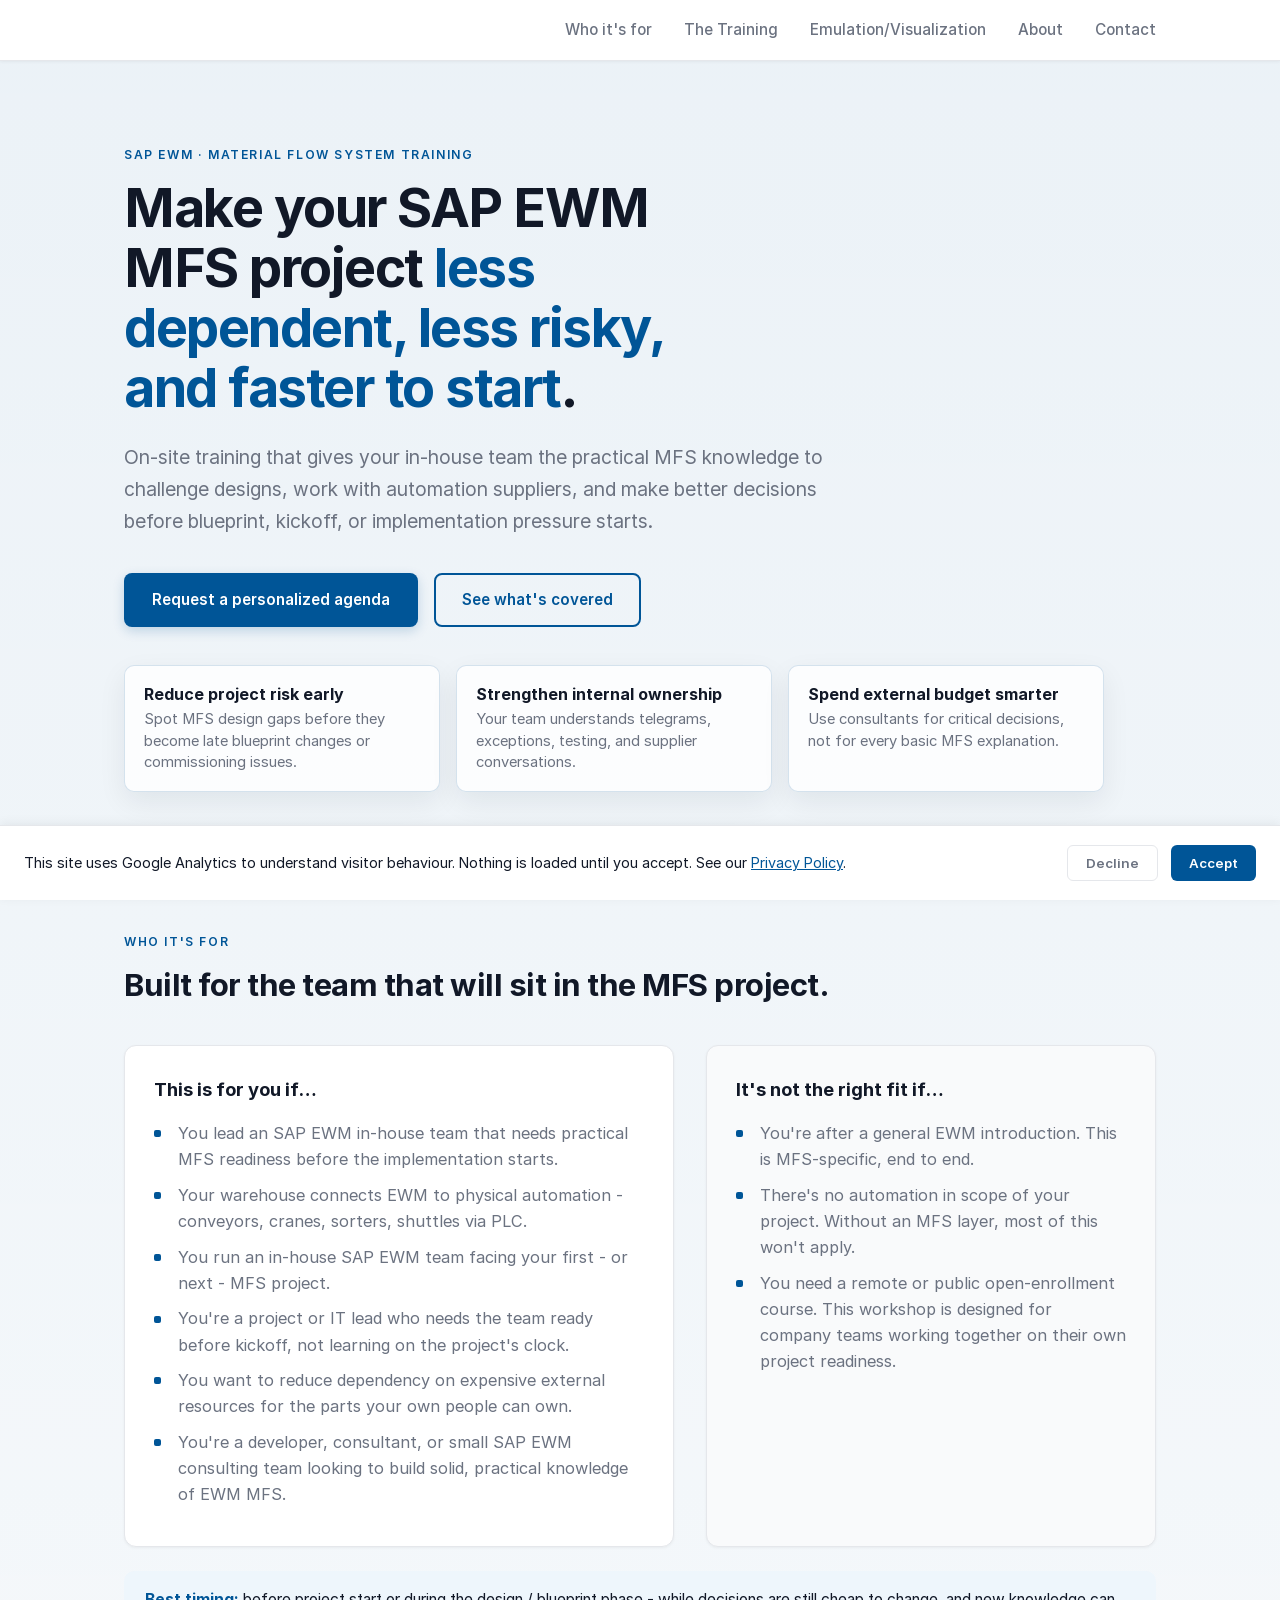
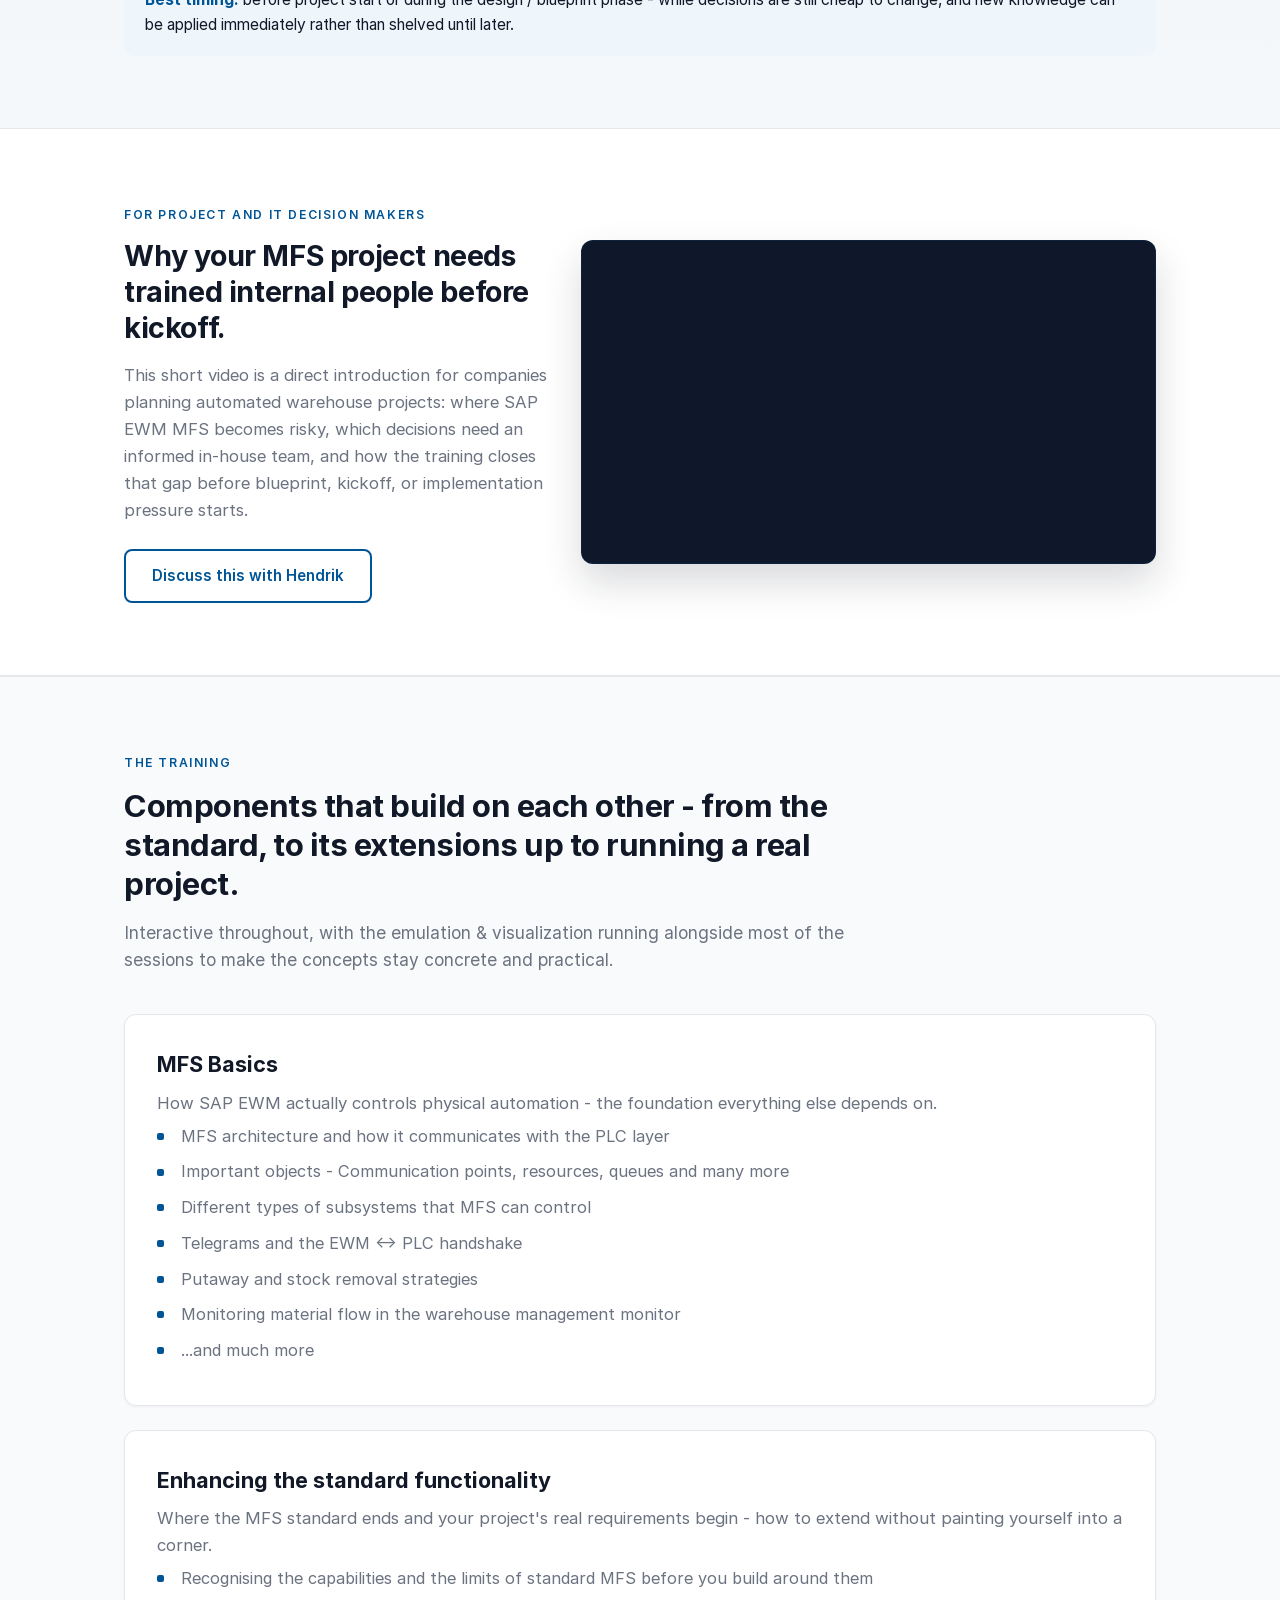
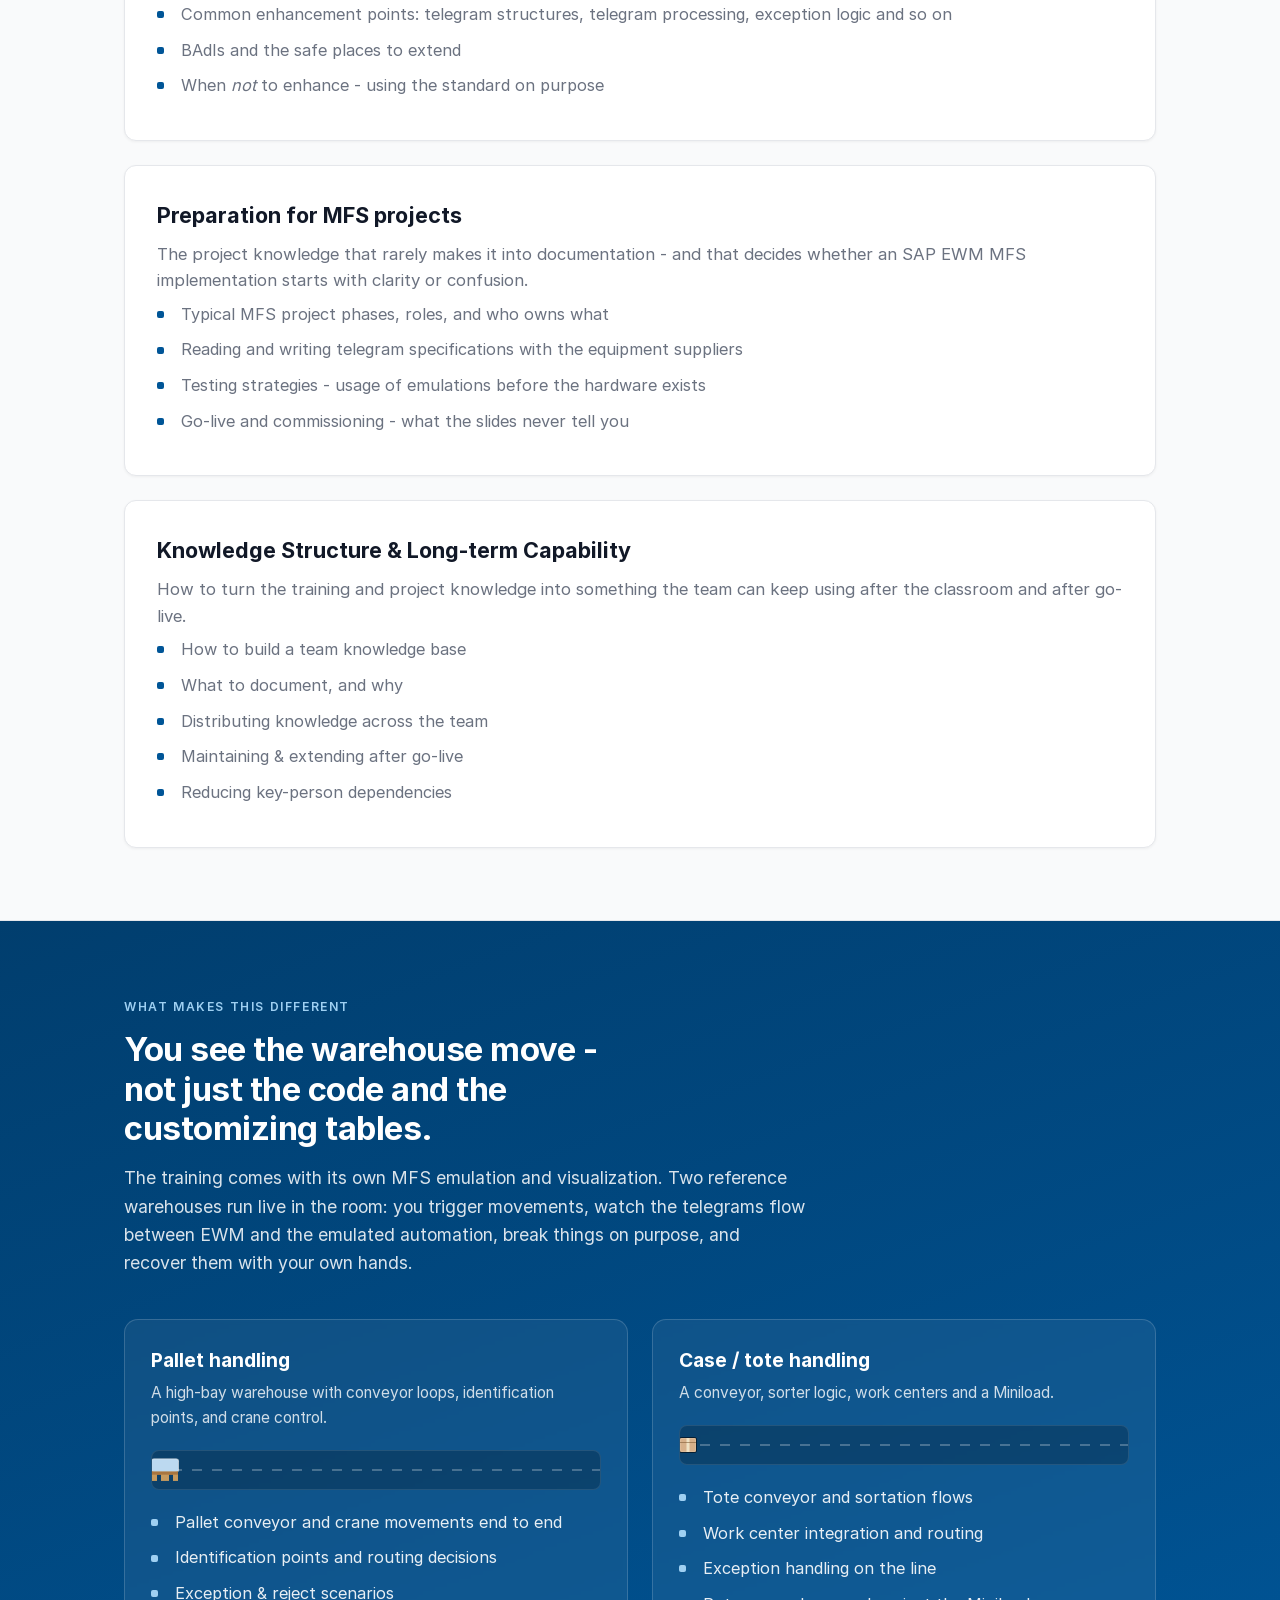
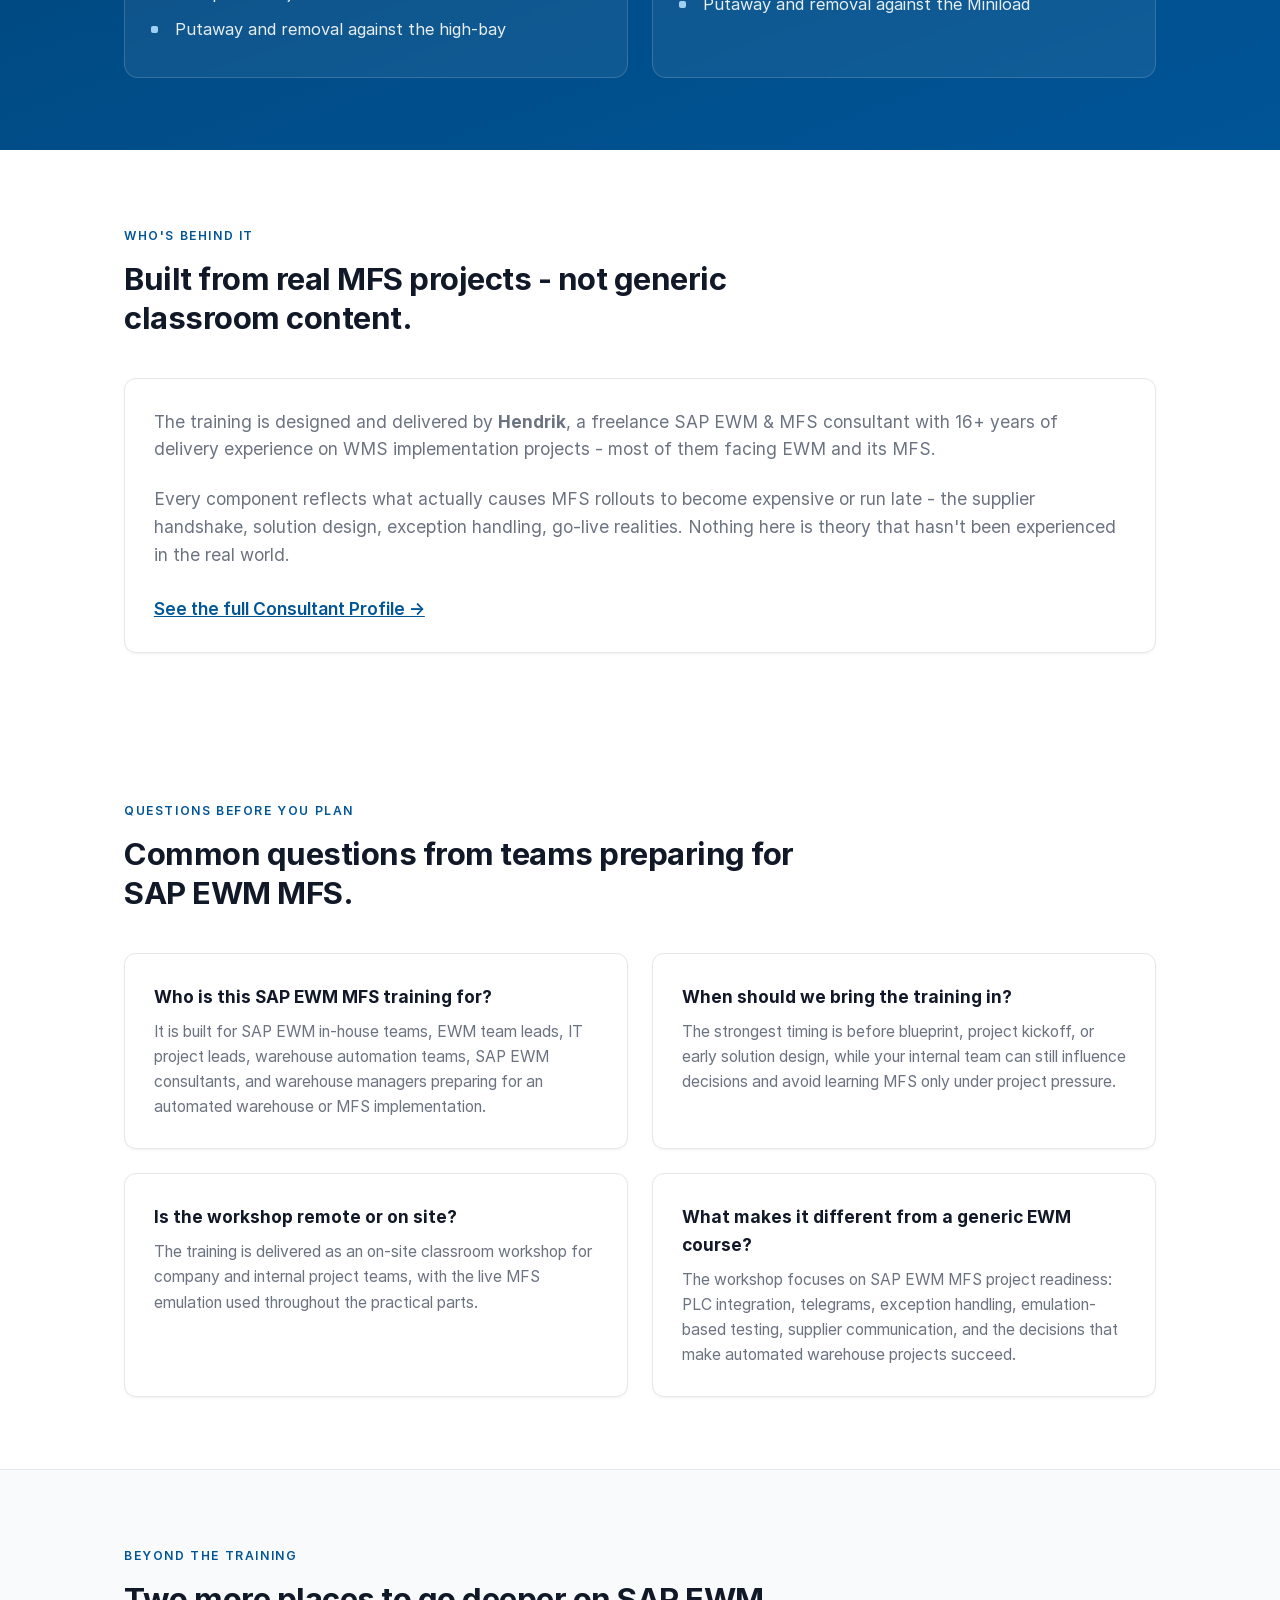
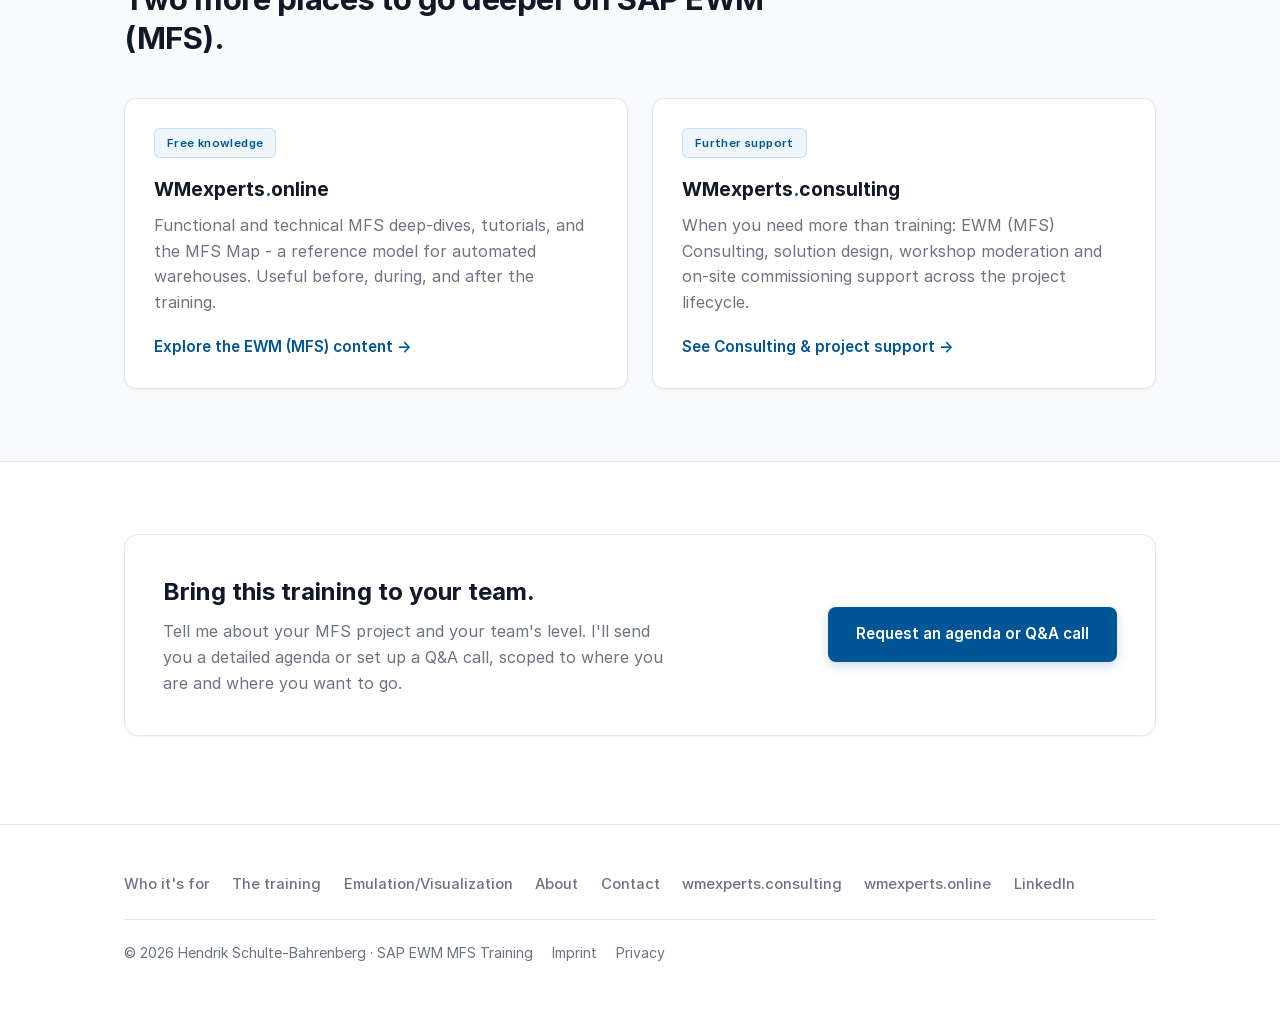
==== commit 6e969b44: "c" ====
--- a/index.html
+++ b/index.html
@@ -4,7 +4,7 @@
     <meta charset="UTF-8">
     <meta name="viewport" content="width=device-width, initial-scale=1.0">
     <title>SAP EWM MFS Training for Project Teams | mfs-training.com</title>
-    <meta name="description" content="On-site SAP EWM MFS training for in-house teams before blueprint, kickoff, or implementation. Learn MFS concepts, PLC integration, project preparation, and live warehouse emulation.">
+    <meta name="description" content="Reduce project risk, external dependency, and ramp-up time before your SAP EWM MFS implementation starts. On-site MFS training for in-house project teams.">
     <meta name="robots" content="index, follow">
     <meta name="author" content="Hendrik Schulte-Bahrenberg">
 
@@ -12,12 +12,12 @@
     <meta property="og:type" content="website">
     <meta property="og:url" content="https://mfs-training.com/">
     <meta property="og:title" content="SAP EWM MFS Training for Project Teams">
-    <meta property="og:description" content="Prepare your in-house SAP EWM team for MFS implementation, PLC integration, and automated warehouse projects before the project clock starts running.">
+    <meta property="og:description" content="Reduce SAP EWM MFS project risk, ramp-up time, and external dependency by preparing your in-house team before blueprint, kickoff, or implementation.">
 
     <!-- Twitter -->
     <meta name="twitter:card" content="summary">
     <meta name="twitter:title" content="SAP EWM MFS Training for Project Teams">
-    <meta name="twitter:description" content="On-site SAP EWM MFS workshop for in-house teams preparing for automated warehouse projects, PLC integration, and live MFS emulation.">
+    <meta name="twitter:description" content="Prepare your in-house SAP EWM team before kickoff and reduce project risk, ramp-up time, and external dependency.">
 
     <link rel="canonical" href="https://mfs-training.com/">
 
@@ -253,11 +253,22 @@
         .hero { padding: 5rem 0 4rem; }
         .hero h1 {
             font-size: clamp(2.1rem, 5vw, 3.35rem); color: var(--text-dark);
-            font-weight: 700; line-height: 1.12; letter-spacing: -1.5px; max-width: 16ch;
+            font-weight: 700; line-height: 1.12; letter-spacing: -1.5px; max-width: 18ch;
         }
         .hero h1 .stall { color: var(--sap-blue); }
         .hero .sub { font-size: 1.2rem; color: var(--text-muted); max-width: 60ch; margin-top: 1.5rem; line-height: 1.65; }
         .hero .actions { margin-top: 2.2rem; display: flex; gap: 1rem; flex-wrap: wrap; }
+        .hero-values {
+            display: grid; grid-template-columns: repeat(3, 1fr); gap: 1rem;
+            margin-top: 2.4rem; max-width: 980px;
+        }
+        .hero-value {
+            background: rgba(255,255,255,0.82); border: 1px solid rgba(0,85,151,0.16);
+            border-radius: 10px; padding: 1.1rem 1.2rem;
+            box-shadow: 0 10px 28px rgba(17,24,39,0.07);
+        }
+        .hero-value strong { display: block; color: var(--text-dark); font-size: 1rem; line-height: 1.25; }
+        .hero-value span { display: block; margin-top: 0.35rem; color: var(--text-muted); font-size: 0.92rem; line-height: 1.45; }
 
         /* ============================================================
            WHO IT'S FOR
@@ -478,6 +489,7 @@
             .main-nav .btn { margin: 0.5rem 0 0; }
 
             .split, .video-layout, .warehouses, .paths, .faq-grid { grid-template-columns: 1fr; }
+            .hero-values { grid-template-columns: 1fr; }
             .module { grid-template-columns: 1fr; gap: 1rem; }
             section { padding: 3.2rem 0; }
             .hero { padding: 3.5rem 0 2.5rem; }
@@ -509,11 +521,25 @@
         <section class="hero">
             <div class="container">
                 <span class="eyebrow">SAP EWM &middot; Material Flow System Training</span>
-                <h1>MFS projects don't stall on the conveyor. <span class="stall">They stall on the team meeting MFS for the first time</span>.</h1>
-                <p class="sub">An on-site SAP EWM MFS workshop that prepares your in-house team for automated warehouse projects, PLC integration, and MFS implementation before blueprint, kickoff, or solution design.</p>
+                <h1>Make your SAP EWM MFS project <span class="stall">less dependent, less risky, and faster to start</span>.</h1>
+                <p class="sub">On-site training that gives your in-house team the practical MFS knowledge to challenge designs, work with automation suppliers, and make better decisions before blueprint, kickoff, or implementation pressure starts.</p>
                 <div class="actions">
                     <a href="#contact" class="btn btn-primary">Request a personalized agenda</a>
                     <a href="#training" class="btn btn-secondary">See what's covered</a>
+                </div>
+                <div class="hero-values" aria-label="Business value of the training">
+                    <div class="hero-value">
+                        <strong>Reduce project risk early</strong>
+                        <span>Spot MFS design gaps before they become late blueprint changes or commissioning issues.</span>
+                    </div>
+                    <div class="hero-value">
+                        <strong>Strengthen internal ownership</strong>
+                        <span>Your team understands telegrams, exceptions, testing, and supplier conversations.</span>
+                    </div>
+                    <div class="hero-value">
+                        <strong>Spend external budget smarter</strong>
+                        <span>Use consultants for critical decisions, not for every basic MFS explanation.</span>
+                    </div>
                 </div>
             </div>
         </section>
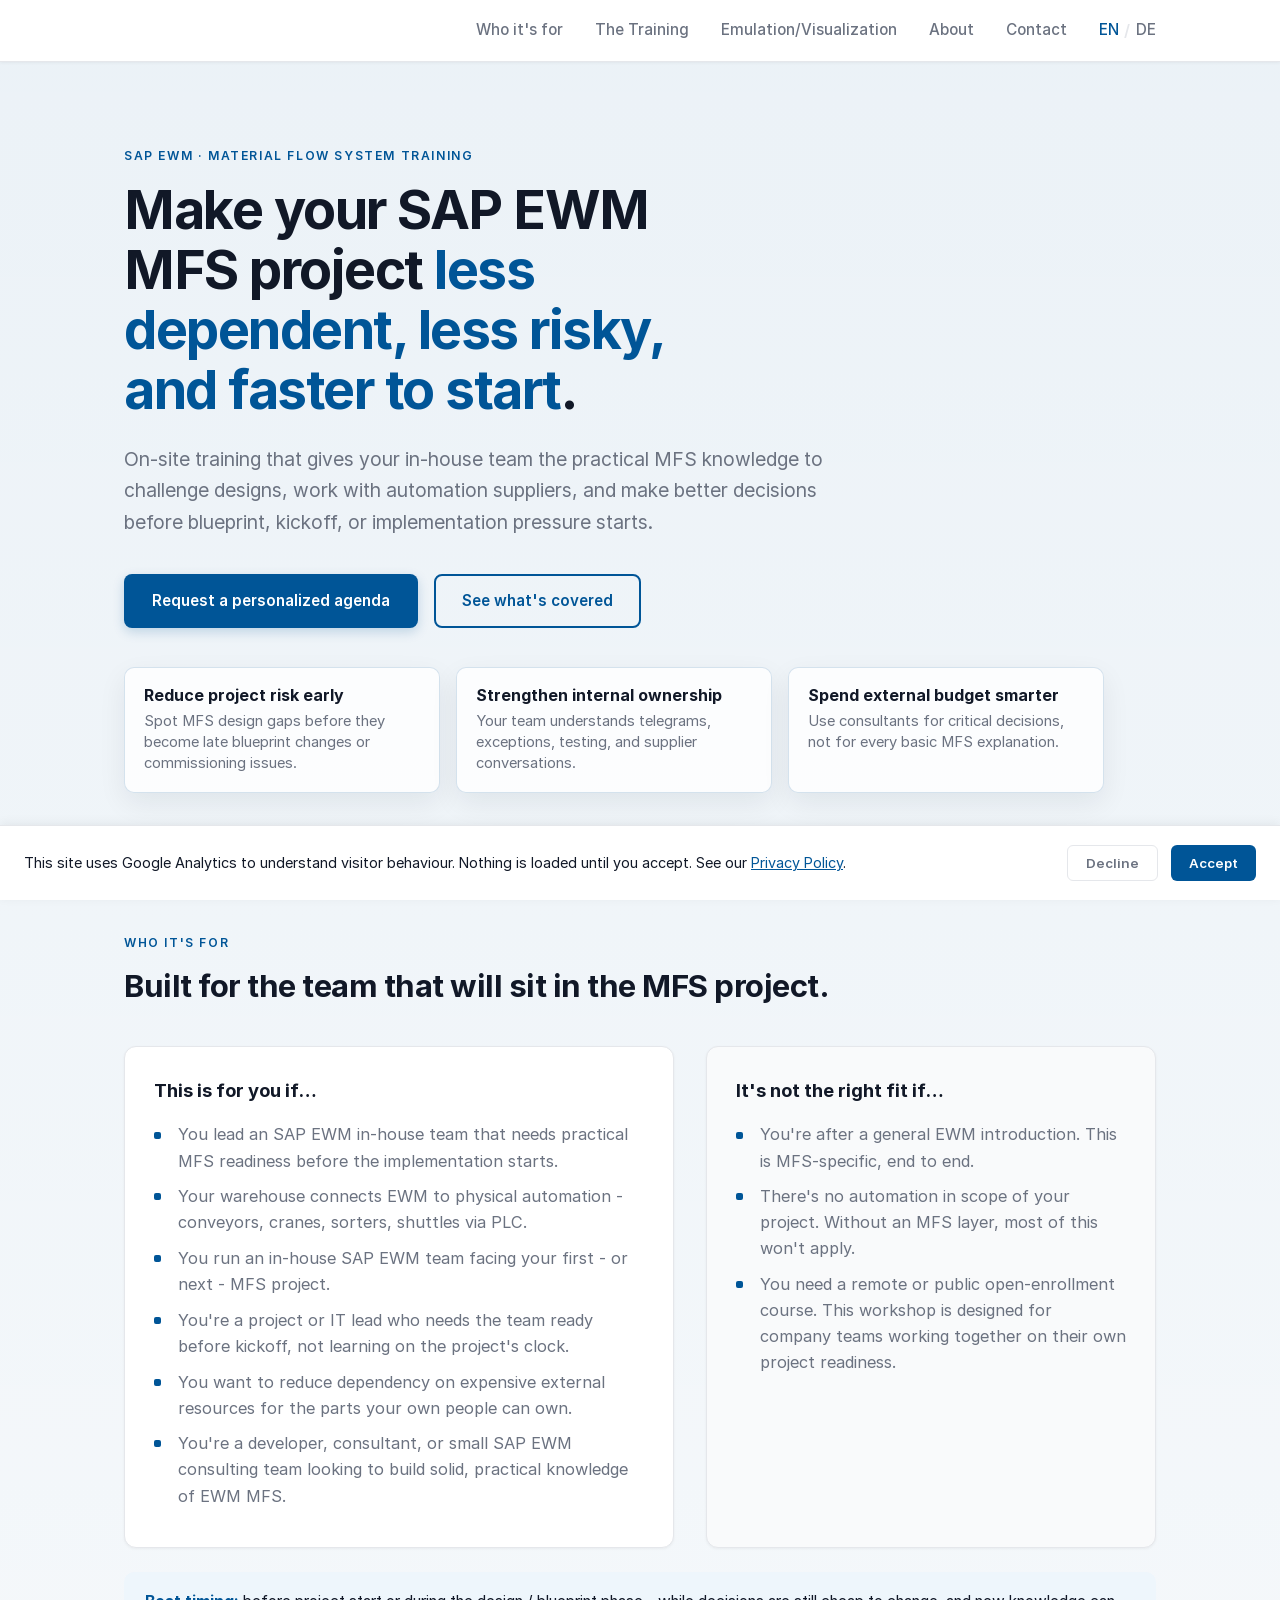
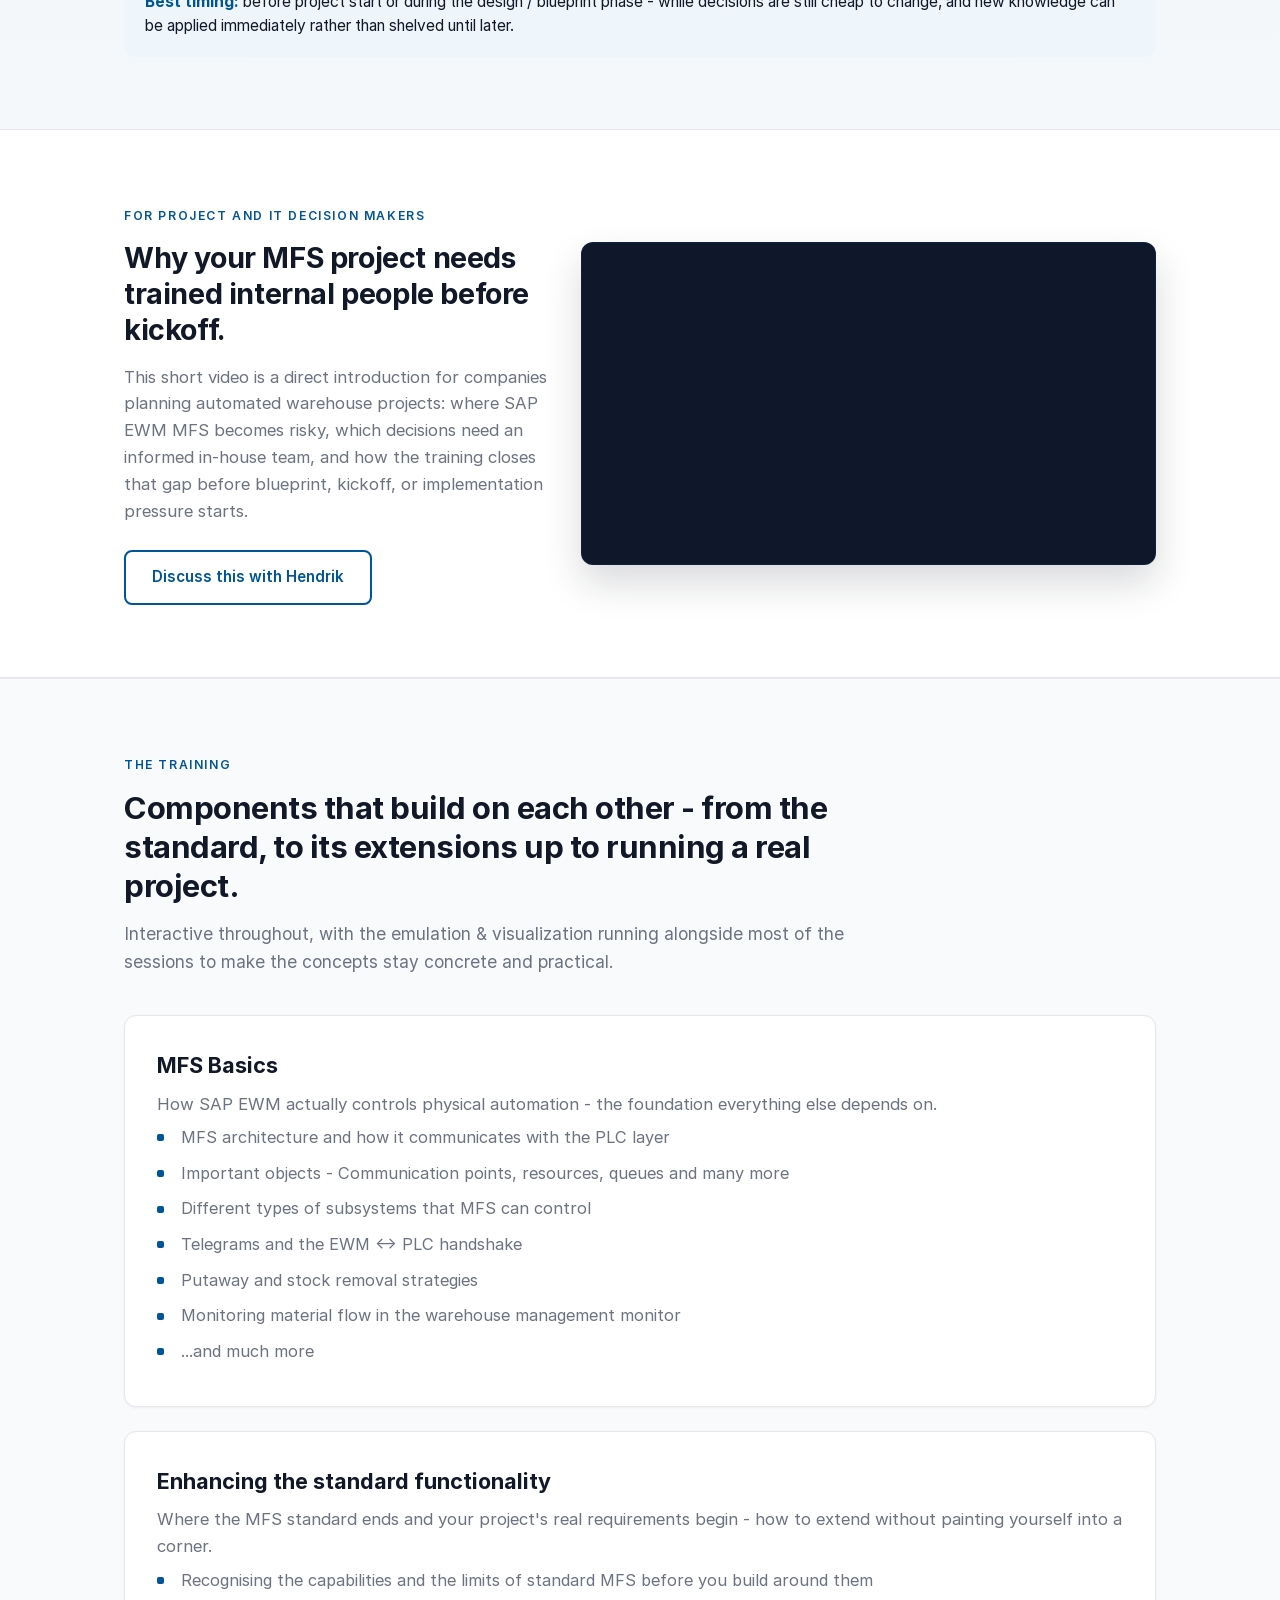
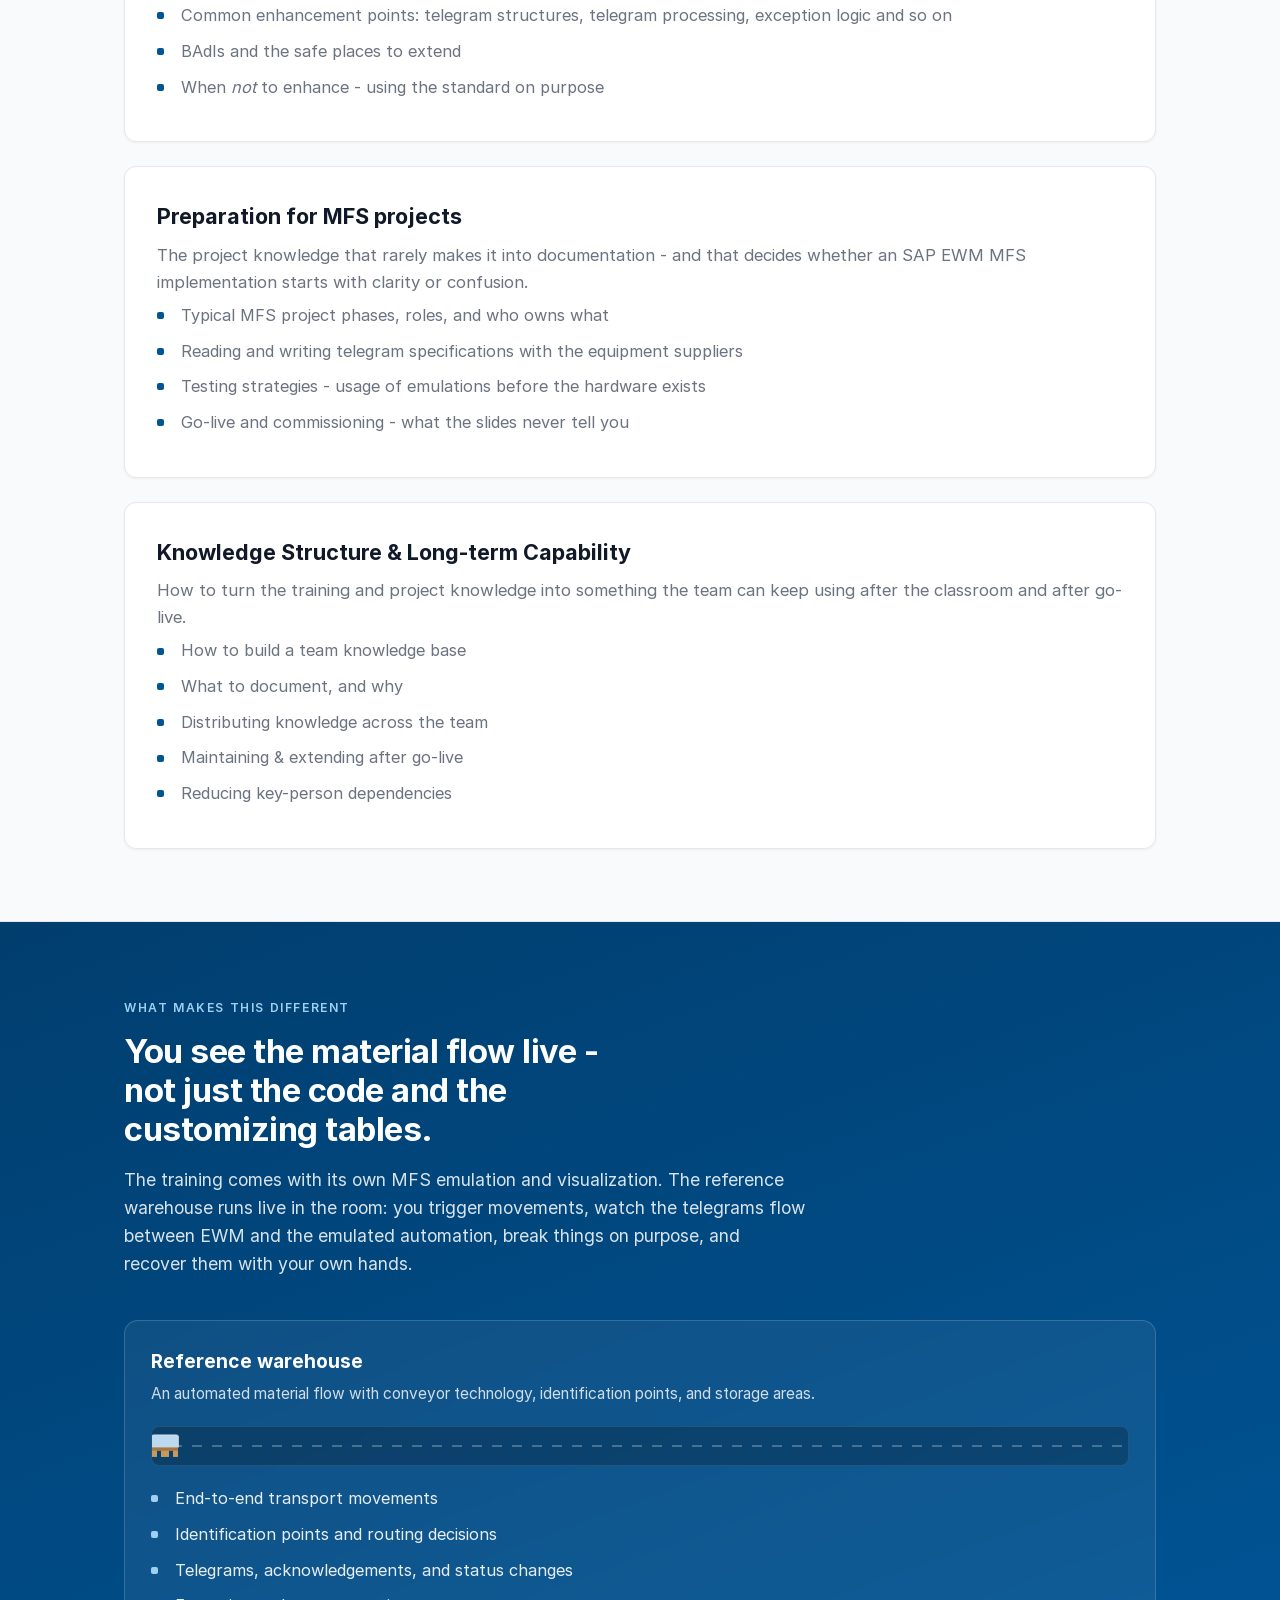
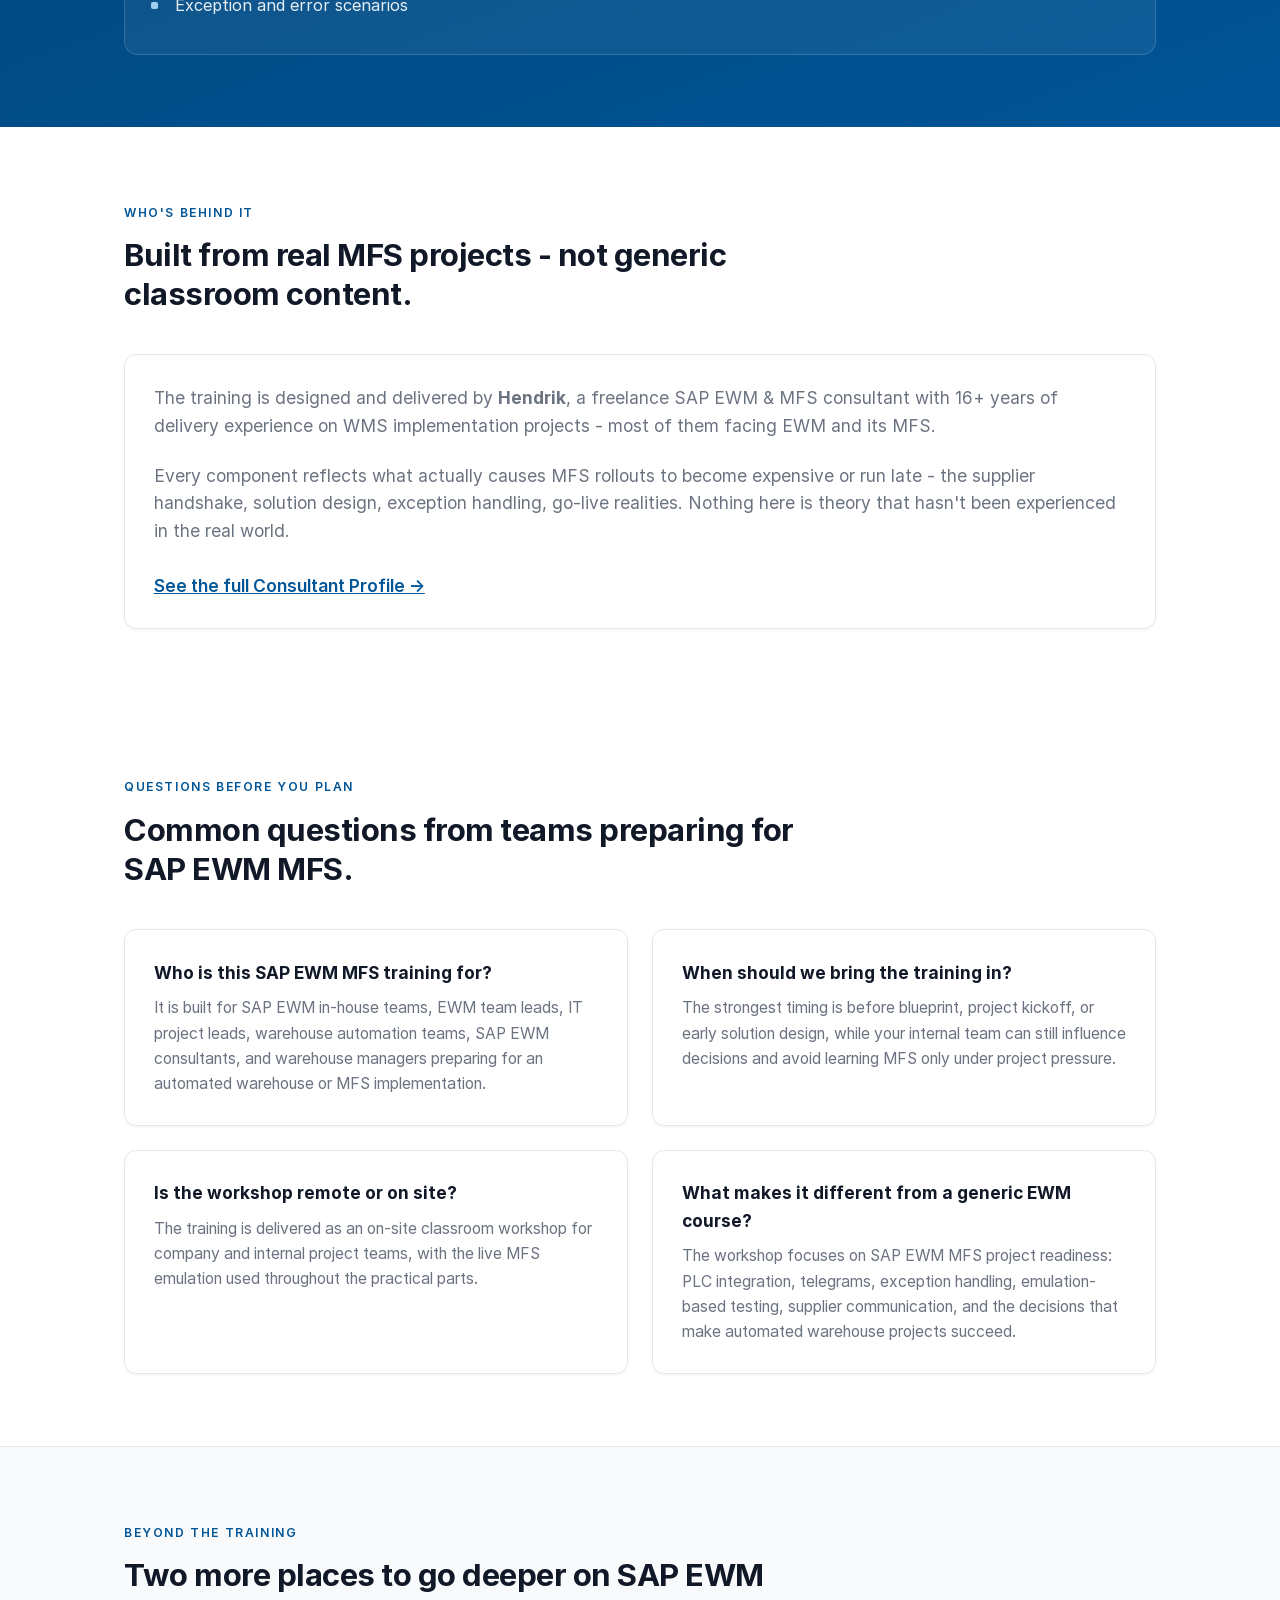
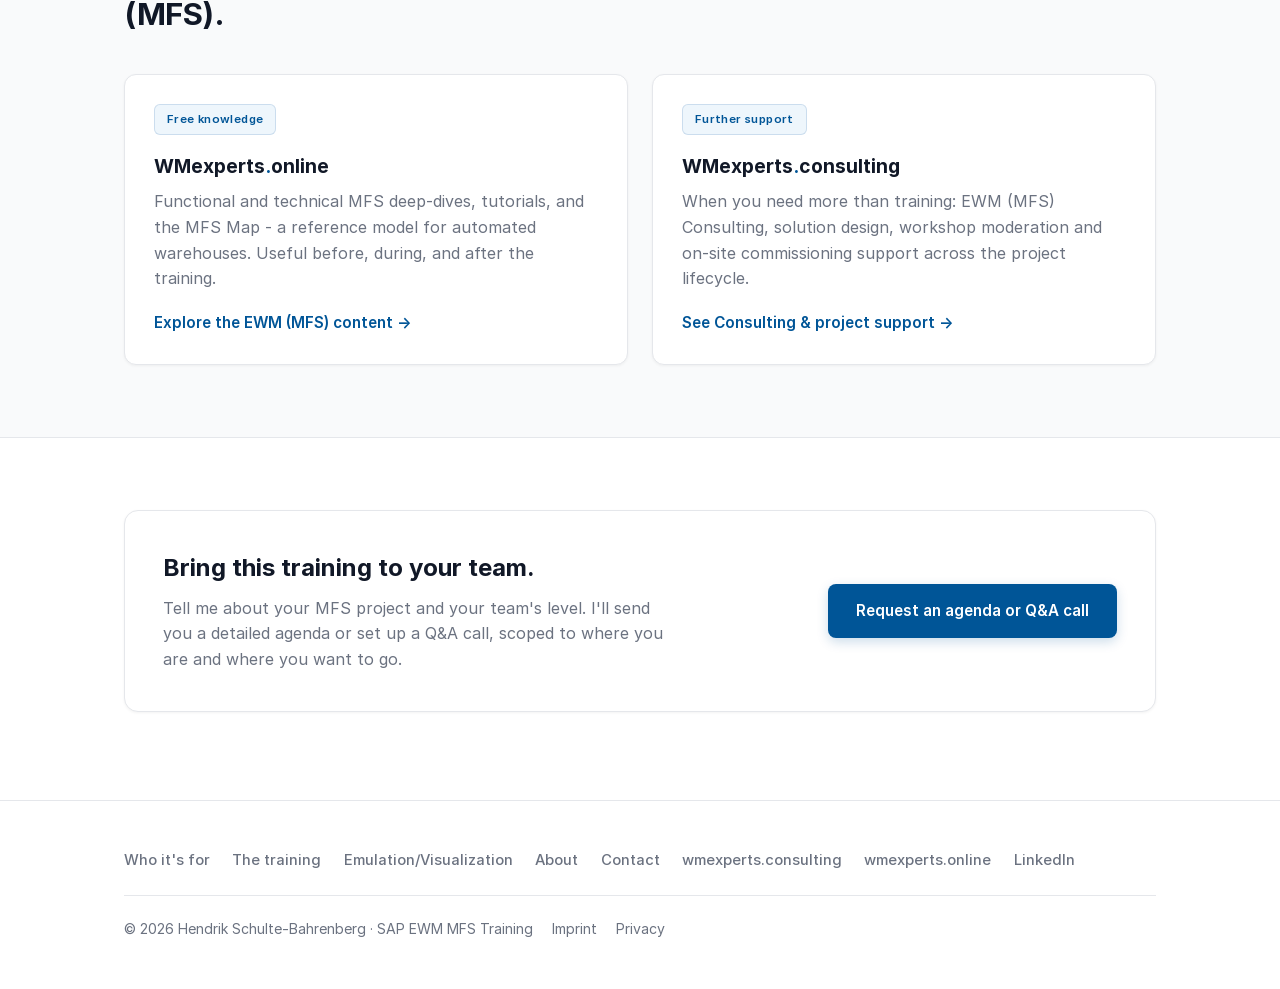
==== commit d95c988f: "s" ====
--- a/index.html
+++ b/index.html
@@ -20,6 +20,10 @@
     <meta name="twitter:description" content="Prepare your in-house SAP EWM team before kickoff and reduce project risk, ramp-up time, and external dependency.">
 
     <link rel="canonical" href="https://mfs-training.com/">
+    <link rel="alternate" hreflang="en" href="https://mfs-training.com/">
+    <link rel="alternate" hreflang="de" href="https://mfs-training.com/index-de.html">
+    <link rel="alternate" hreflang="x-default" href="https://mfs-training.com/">
+    <script src="./assets/js/site.js" defer></script>
 
     <script type="application/ld+json">
     {
@@ -196,6 +200,9 @@
             font-size: 0.95rem; font-weight: 500; transition: color 0.2s;
         }
         .main-nav a:hover, .main-nav a.active { color: var(--sap-blue); }
+        .language-switch { display: inline-flex; align-items: center; gap: 0.35rem; color: var(--text-muted); font-weight: 600; }
+        .language-switch a { width: auto; padding: 0; }
+        .language-switch .divider { color: var(--border); }
         .main-nav .btn { margin-left: 0.5rem; }
 
         .menu-toggle {
@@ -332,6 +339,7 @@
             background: rgba(255,255,255,0.06); border: 1px solid rgba(255,255,255,0.16);
             border-radius: 14px; padding: 1.6rem; backdrop-filter: blur(2px);
         }
+        .wh:only-child { grid-column: 1 / -1; }
         .wh h3 { color: #fff; font-size: 1.2rem; display: flex; align-items: center; gap: 0.6rem; margin-bottom: 0.3rem; }
         .wh p { color: rgba(255,255,255,0.8); font-size: 0.97rem; margin-bottom: 1.2rem; }
         .wh ul.clean li { color: rgba(255,255,255,0.9); }
@@ -486,6 +494,8 @@
             }
             .main-nav.open { display: flex; }
             .main-nav a { padding: 0.7rem 0; width: 100%; }
+            .language-switch { padding: 0.7rem 0; }
+            .language-switch a { width: auto; padding: 0; }
             .main-nav .btn { margin: 0.5rem 0 0; }
 
             .split, .video-layout, .warehouses, .paths, .faq-grid { grid-template-columns: 1fr; }
@@ -511,6 +521,11 @@
                 <a href="#emulation">Emulation/Visualization</a>
                 <a href="#about">About</a>
                 <a href="#contact">Contact</a>
+                <span class="language-switch" aria-label="Language selection">
+                    <a href="./index.html" class="active" hreflang="en" lang="en" data-lang-choice="en">EN</a>
+                    <span class="divider">/</span>
+                    <a href="./index-de.html" hreflang="de" lang="de" data-lang-choice="de">DE</a>
+                </span>
             </nav>
         </div>
     </header>
@@ -676,34 +691,21 @@
         <section id="emulation" class="emulation">
             <div class="container">
                 <span class="eyebrow">What makes this different</span>
-                <h2>You see the warehouse move - not just the code and the customizing tables.</h2>
-                <p class="sub">The training comes with its own MFS emulation and visualization. Two reference warehouses run live in the room: you trigger movements, watch the telegrams flow between EWM and the emulated automation, break things on purpose, and recover them with your own hands.</p>
+                <h2>You see the material flow live - not just the code and the customizing tables.</h2>
+                <p class="sub">The training comes with its own MFS emulation and visualization. The reference warehouse runs live in the room: you trigger movements, watch the telegrams flow between EWM and the emulated automation, break things on purpose, and recover them with your own hands.</p>
 
                 <div class="warehouses">
                     <div class="wh">
-                        <h3>Pallet handling</h3>
-                        <p>A high-bay warehouse with conveyor loops, identification points, and crane control.</p>
+                        <h3>Reference warehouse</h3>
+                        <p>An automated material flow with conveyor technology, identification points, and storage areas.</p>
                         <div class="track pallet" aria-hidden="true">
                             <span class="unit"></span><span class="unit"></span><span class="unit"></span><span class="unit"></span>
                         </div>
                         <ul class="clean">
-                            <li>Pallet conveyor and crane movements end to end</li>
+                            <li>End-to-end transport movements</li>
                             <li>Identification points and routing decisions</li>
-                            <li>Exception & reject scenarios</li>
-                            <li>Putaway and removal against the high-bay</li>
-                        </ul>
-                    </div>
-                    <div class="wh">
-                        <h3>Case / tote handling</h3>
-                        <p>A conveyor, sorter logic, work centers and a Miniload.</p>
-                        <div class="track tote" aria-hidden="true">
-                            <span class="unit"></span><span class="unit"></span><span class="unit"></span><span class="unit"></span>
-                        </div>
-                        <ul class="clean">
-                            <li>Tote conveyor and sortation flows</li>
-                            <li>Work center integration and routing</li>
-                            <li>Exception handling on the line</li>
-                            <li>Putaway and removal against the Miniload</li>
+                            <li>Telegrams, acknowledgements, and status changes</li>
+                            <li>Exception and error scenarios</li>
                         </ul>
                     </div>
                 </div>
